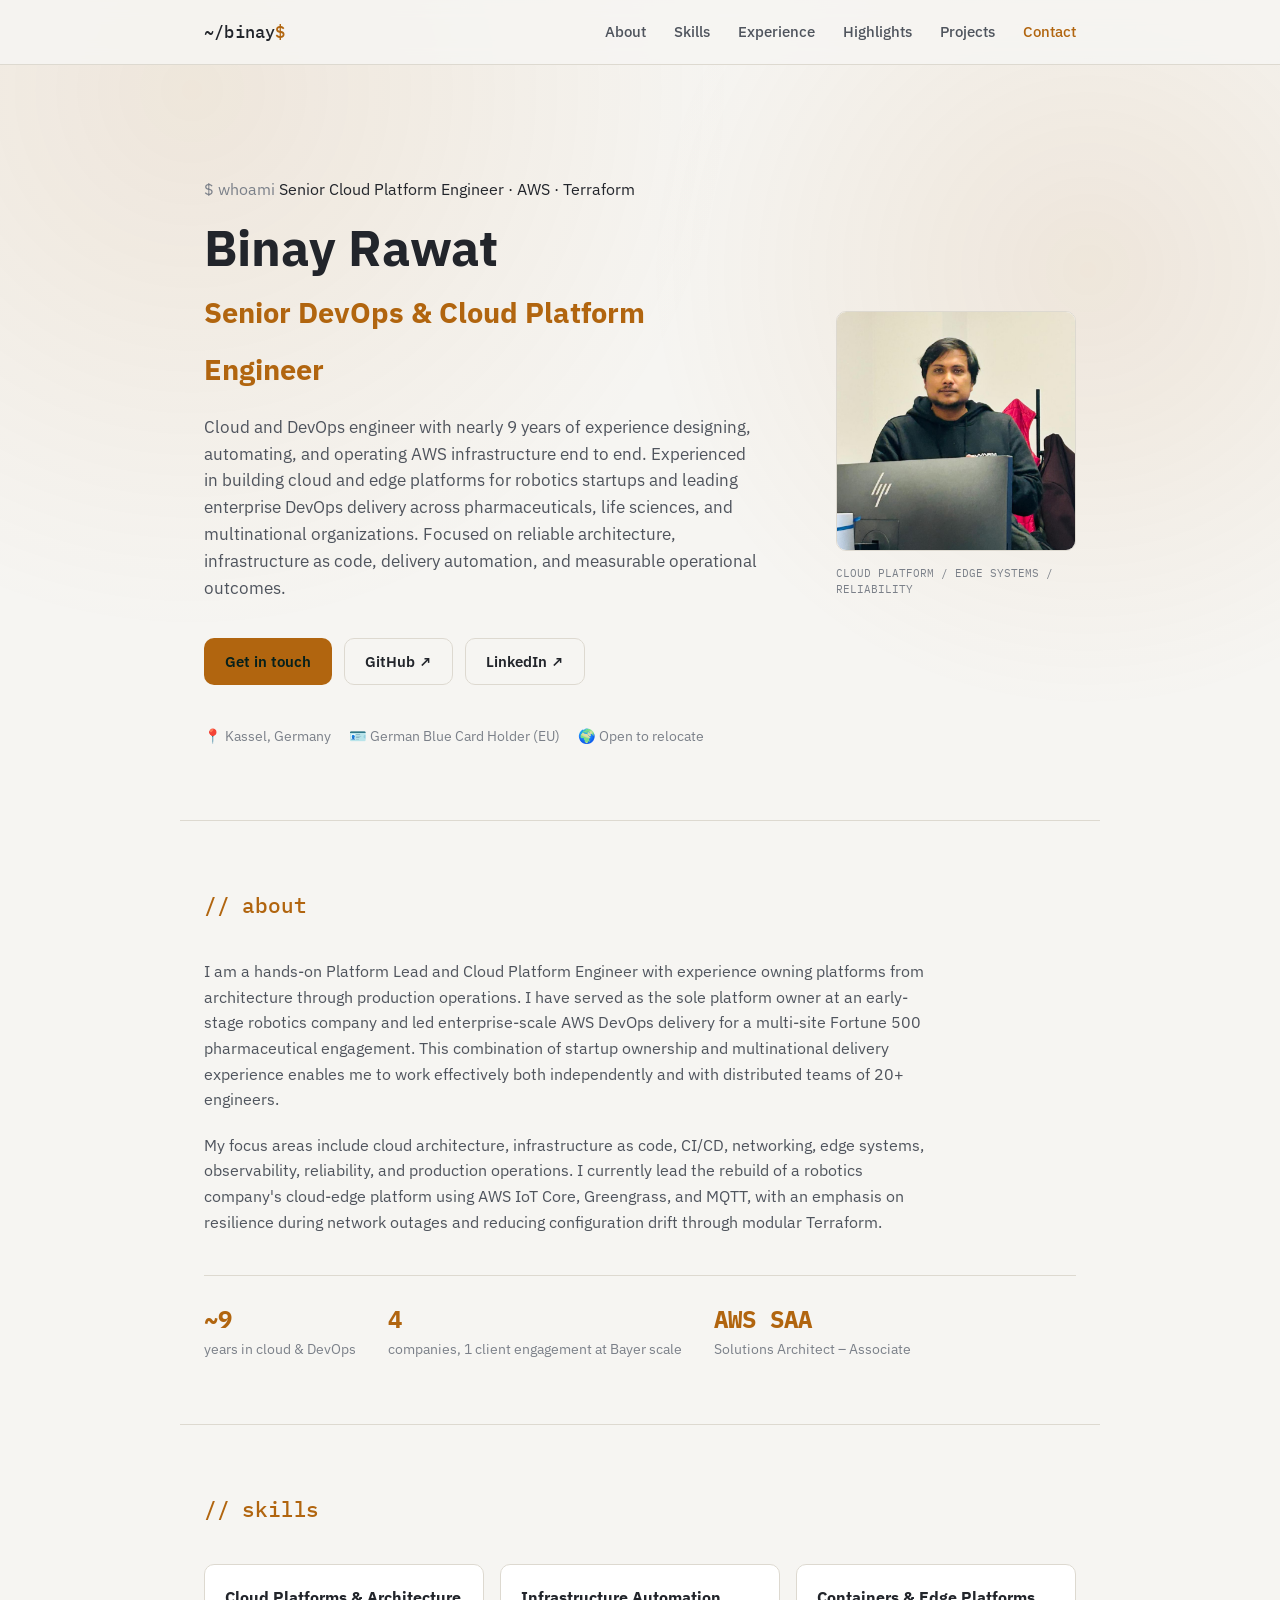
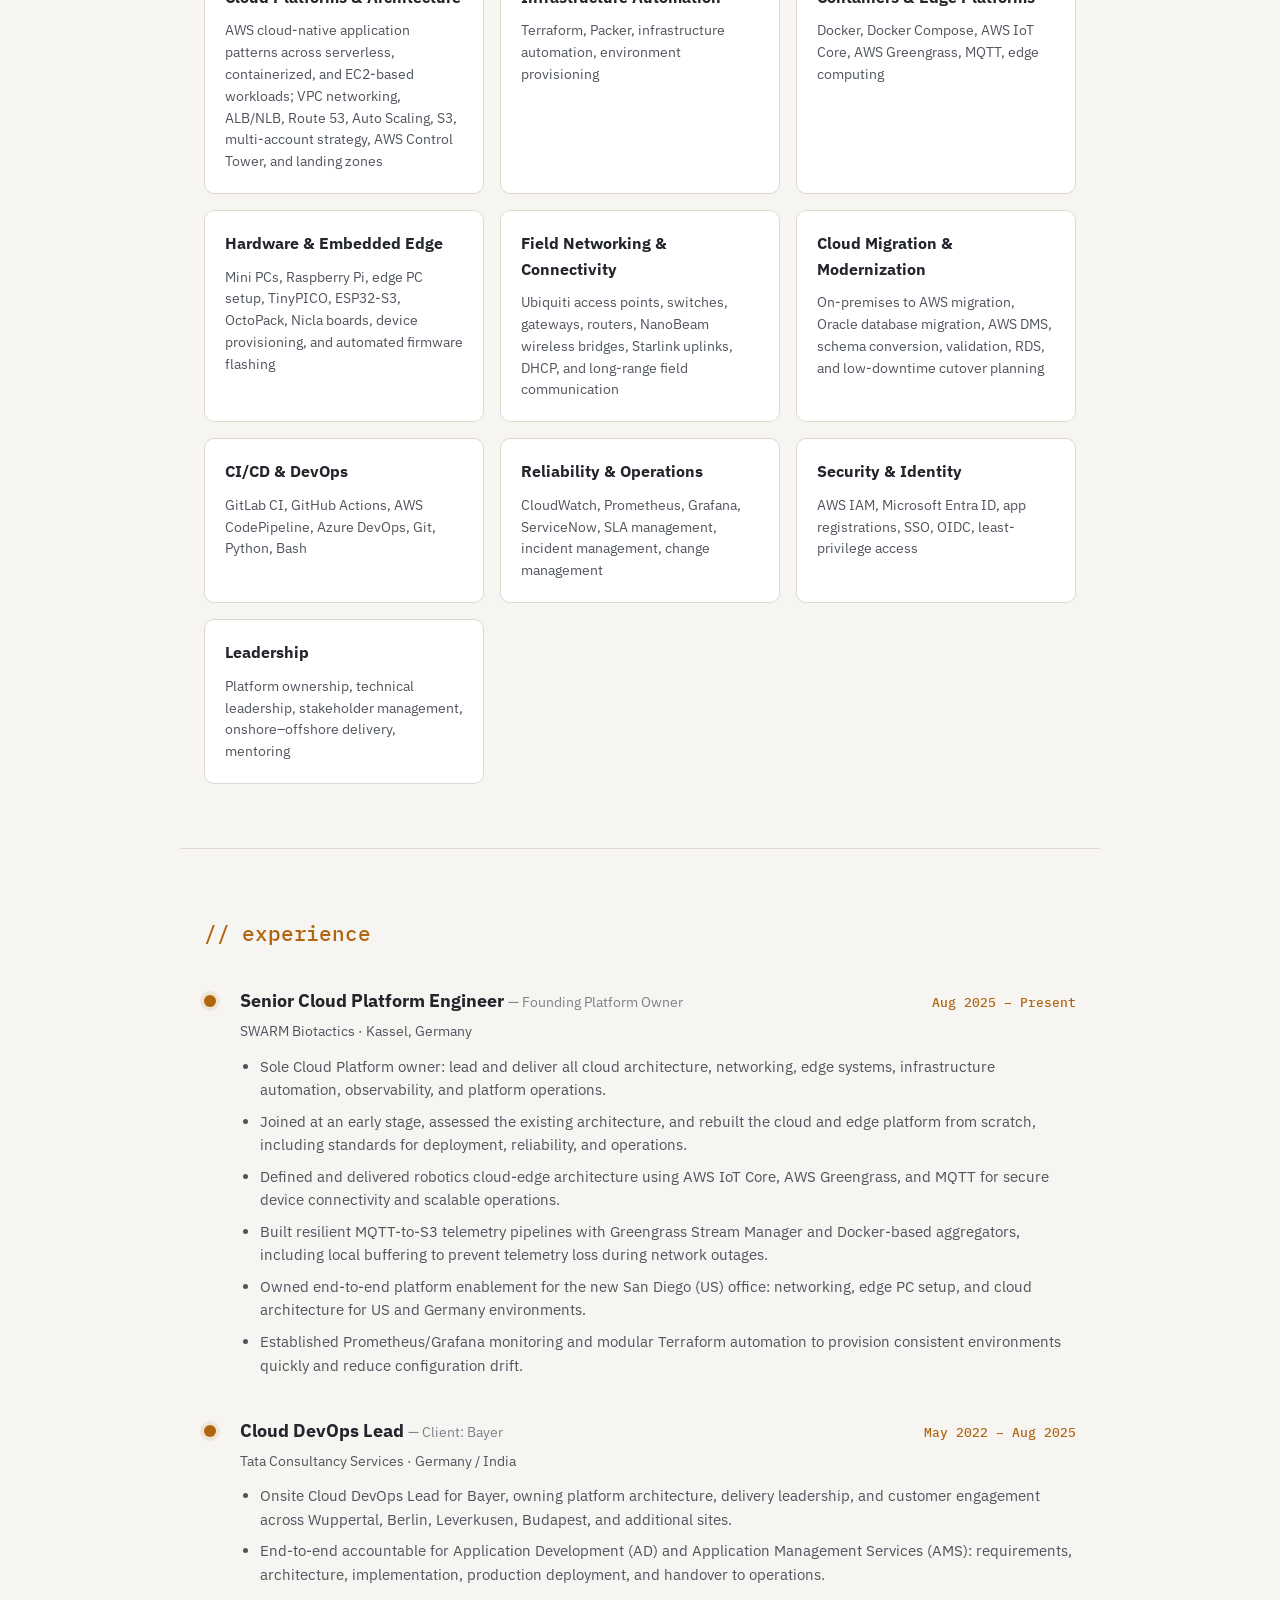
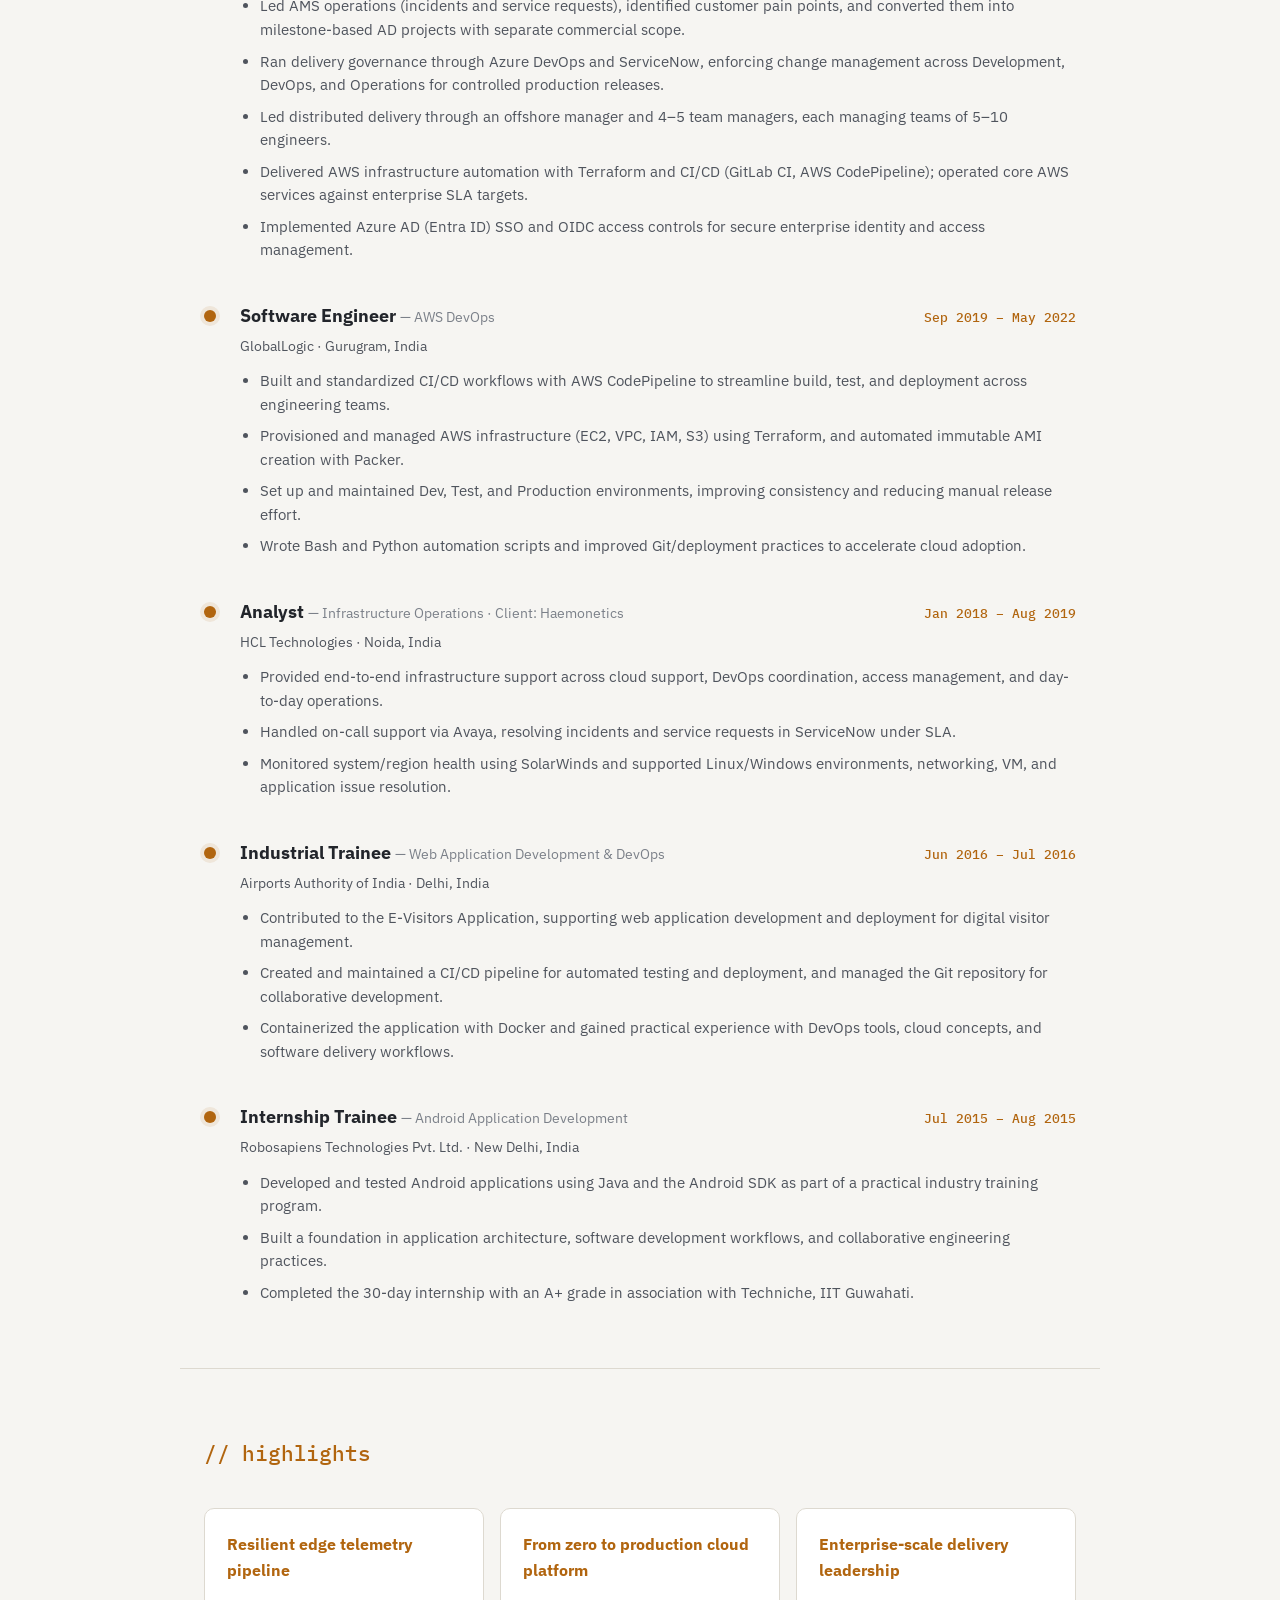
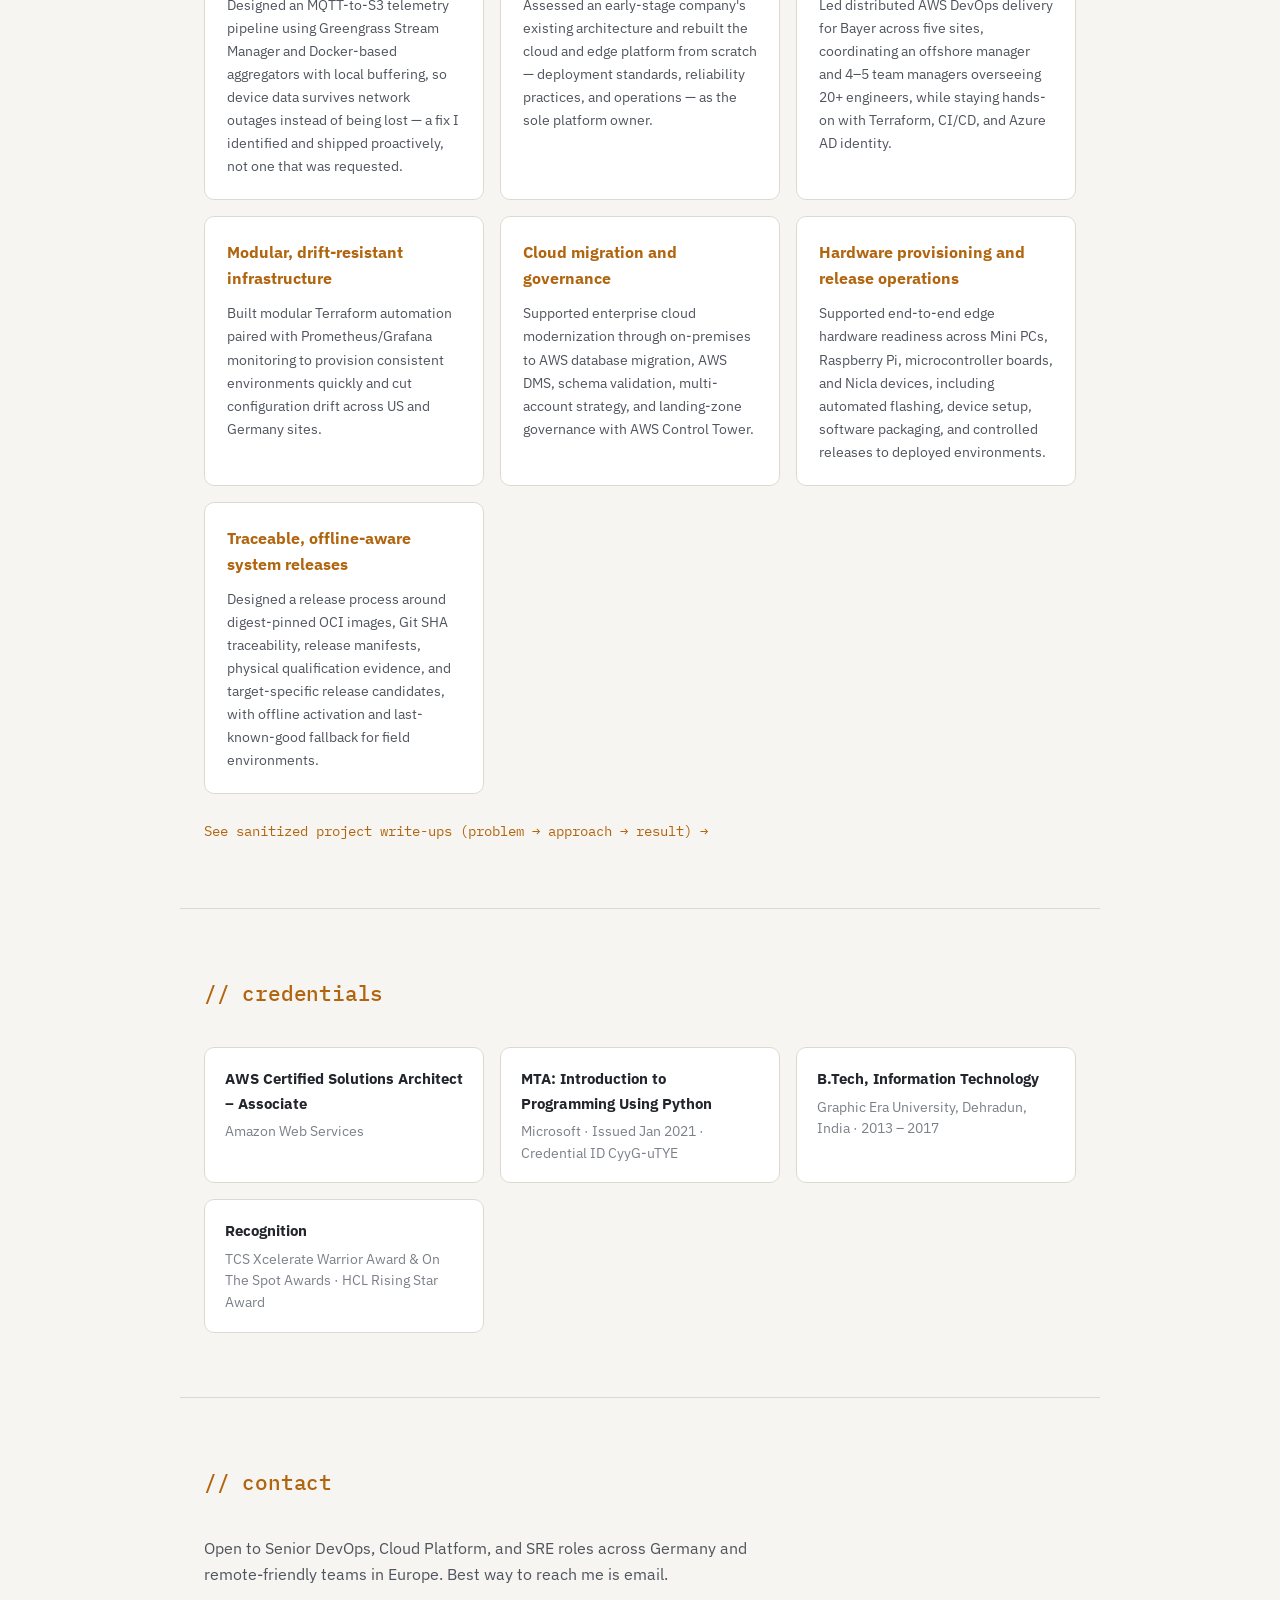
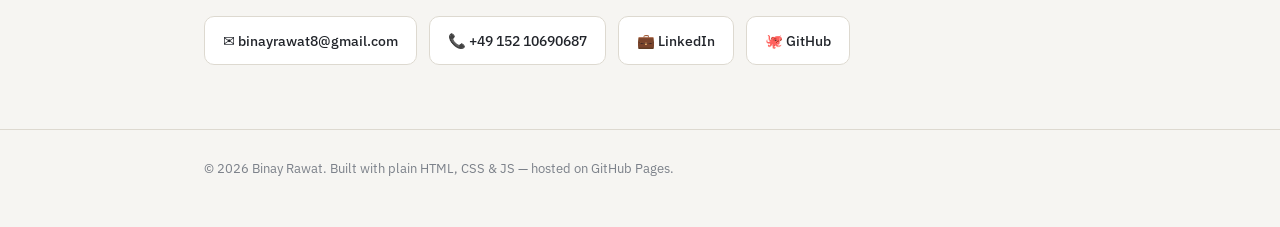
==== index.html @ 66295302 "Add robotics labs and field networking" ====
<!DOCTYPE html>
<html lang="en">
<head>
<meta charset="UTF-8" />
<meta name="viewport" content="width=device-width, initial-scale=1.0" />
<title>Binay Rawat — Senior Cloud Platform Engineer</title>
<meta name="description" content="Binay Rawat — Senior Cloud Platform Engineer. AWS, Terraform, CI/CD, platform reliability and edge computing." />
<link rel="icon" href="data:image/svg+xml,<svg xmlns=%22http://www.w3.org/2000/svg%22 viewBox=%220 0 100 100%22><text y=%22.9em%22 font-size=%2290%22>☁️</text></svg>" />
<link rel="preconnect" href="https://fonts.googleapis.com">
<link rel="preconnect" href="https://fonts.gstatic.com" crossorigin>
<link href="https://fonts.googleapis.com/css2?family=IBM+Plex+Sans:wght@400;500;600;700&family=IBM+Plex+Mono:wght@400;500;600&display=swap" rel="stylesheet">
<link rel="stylesheet" href="style.css" />
</head>
<body>

<div class="bg-grid" aria-hidden="true"></div>

<header class="site-header">
  <div class="wrap header-inner">
    <a class="brand" href="#top">~/binay<span class="dot">$</span></a>
    <nav class="nav" id="nav">
      <a href="#about">About</a>
      <a href="#skills">Skills</a>
      <a href="#experience">Experience</a>
      <a href="#highlights">Highlights</a>
      <a href="projects.html">Projects</a>
      <a href="#contact" class="nav-cta">Contact</a>
    </nav>
    <button class="nav-toggle" id="navToggle" aria-label="Toggle navigation" aria-expanded="false">
      <span></span><span></span><span></span>
    </button>
  </div>
</header>

<main id="top">

  <section class="hero wrap">
    <div class="hero-copy">
      <p class="eyebrow">Senior Cloud Platform Engineer · AWS · Terraform</p>
      <h1>Binay Rawat<br><span>Senior DevOps &amp; Cloud Platform Engineer</span></h1>
      <p class="hero-sub">
        Cloud and DevOps engineer with nearly 9 years of experience designing, automating, and
        operating AWS infrastructure end to end. Experienced in building cloud and edge platforms
        for robotics startups and leading enterprise DevOps delivery across pharmaceuticals, life
        sciences, and multinational organizations. Focused on reliable architecture, infrastructure
        as code, delivery automation, and measurable operational outcomes.
      </p>
      <div class="hero-actions">
        <a class="btn btn-primary" href="#contact">Get in touch</a>
        <a class="btn btn-ghost" href="https://github.com/binayrawat" target="_blank" rel="noopener">GitHub ↗</a>
        <a class="btn btn-ghost" href="https://www.linkedin.com/in/binay-rawat-331a6841" target="_blank" rel="noopener">LinkedIn ↗</a>
      </div>
      <div class="hero-meta">
        <span>📍 Kassel, Germany</span>
        <span>🪪 German Blue Card Holder (EU)</span>
        <span>🌍 Open to relocate</span>
      </div>
    </div>
    <figure class="profile-portrait">
      <div class="portrait-fallback" aria-hidden="true">BR</div>
      <img src="profile.png" alt="Portrait of Binay Rawat" />
      <figcaption>cloud platform / edge systems / reliability</figcaption>
    </figure>
  </section>

  <section id="about" class="section wrap reveal">
    <h2 class="section-title"><span>// about</span></h2>
    <div class="about-grid">
      <p class="about-text">
        I am a hands-on Platform Lead and Cloud Platform Engineer with experience owning platforms
        from architecture through production operations. I have served as the sole platform owner
        at an early-stage robotics company and led enterprise-scale AWS DevOps delivery for a
        multi-site Fortune 500 pharmaceutical engagement. This combination of startup ownership
        and multinational delivery experience enables me to work effectively both independently
        and with distributed teams of 20+ engineers.
      </p>
      <p class="about-text">
        My focus areas include cloud architecture, infrastructure as code, CI/CD, networking, edge
        systems, observability, reliability, and production operations. I currently lead the
        rebuild of a robotics company's cloud-edge platform using AWS IoT Core, Greengrass, and
        MQTT, with an emphasis on resilience during network outages and reducing configuration
        drift through modular Terraform.
      </p>
      <div class="stat-row">
        <div class="stat"><strong>~9</strong><span>years in cloud &amp; DevOps</span></div>
        <div class="stat"><strong>4</strong><span>companies, 1 client engagement at Bayer scale</span></div>
        <div class="stat"><strong>AWS SAA</strong><span>Solutions Architect – Associate</span></div>
      </div>
    </div>
  </section>

  <section id="skills" class="section wrap reveal">
    <h2 class="section-title"><span>// skills</span></h2>
    <div class="skills-grid">

      <div class="skill-card">
        <h3>Cloud Platforms &amp; Architecture</h3>
        <p>AWS cloud-native application patterns across serverless, containerized, and EC2-based workloads; VPC networking, ALB/NLB, Route 53, Auto Scaling, S3, multi-account strategy, AWS Control Tower, and landing zones</p>
      </div>

      <div class="skill-card">
        <h3>Infrastructure Automation</h3>
        <p>Terraform, Packer, infrastructure automation, environment provisioning</p>
      </div>

      <div class="skill-card">
        <h3>Containers &amp; Edge Platforms</h3>
        <p>Docker, Docker Compose, AWS IoT Core, AWS Greengrass, MQTT, edge computing</p>
      </div>

      <div class="skill-card">
        <h3>Hardware &amp; Embedded Edge</h3>
        <p>Mini PCs, Raspberry Pi, edge PC setup, TinyPICO, ESP32-S3, OctoPack, Nicla boards, device provisioning, and automated firmware flashing</p>
      </div>

      <div class="skill-card">
        <h3>Field Networking &amp; Connectivity</h3>
        <p>Ubiquiti access points, switches, gateways, routers, NanoBeam wireless bridges, Starlink uplinks, DHCP, and long-range field communication</p>
      </div>

      <div class="skill-card">
        <h3>Cloud Migration &amp; Modernization</h3>
        <p>On-premises to AWS migration, Oracle database migration, AWS DMS, schema conversion, validation, RDS, and low-downtime cutover planning</p>
      </div>

      <div class="skill-card">
        <h3>CI/CD &amp; DevOps</h3>
        <p>GitLab CI, GitHub Actions, AWS CodePipeline, Azure DevOps, Git, Python, Bash</p>
      </div>

      <div class="skill-card">
        <h3>Reliability &amp; Operations</h3>
        <p>CloudWatch, Prometheus, Grafana, ServiceNow, SLA management, incident management, change management</p>
      </div>

      <div class="skill-card">
        <h3>Security &amp; Identity</h3>
        <p>AWS IAM, Microsoft Entra ID, app registrations, SSO, OIDC, least-privilege access</p>
      </div>

      <div class="skill-card">
        <h3>Leadership</h3>
        <p>Platform ownership, technical leadership, stakeholder management, onshore–offshore delivery, mentoring</p>
      </div>

    </div>
  </section>

  <section id="experience" class="section wrap reveal">
    <h2 class="section-title"><span>// experience</span></h2>
    <div class="timeline">

      <div class="tl-item">
        <div class="tl-marker"></div>
        <div class="tl-content">
          <div class="tl-head">
            <h3>Senior Cloud Platform Engineer <span>— Founding Platform Owner</span></h3>
            <span class="tl-date">Aug 2025 – Present</span>
          </div>
          <p class="tl-company">SWARM Biotactics · Kassel, Germany</p>
          <ul>
            <li>Sole Cloud Platform owner: lead and deliver all cloud architecture, networking, edge systems, infrastructure automation, observability, and platform operations.</li>
            <li>Joined at an early stage, assessed the existing architecture, and rebuilt the cloud and edge platform from scratch, including standards for deployment, reliability, and operations.</li>
            <li>Defined and delivered robotics cloud-edge architecture using AWS IoT Core, AWS Greengrass, and MQTT for secure device connectivity and scalable operations.</li>
            <li>Built resilient MQTT-to-S3 telemetry pipelines with Greengrass Stream Manager and Docker-based aggregators, including local buffering to prevent telemetry loss during network outages.</li>
            <li>Owned end-to-end platform enablement for the new San Diego (US) office: networking, edge PC setup, and cloud architecture for US and Germany environments.</li>
            <li>Established Prometheus/Grafana monitoring and modular Terraform automation to provision consistent environments quickly and reduce configuration drift.</li>
          </ul>
        </div>
      </div>

      <div class="tl-item">
        <div class="tl-marker"></div>
        <div class="tl-content">
          <div class="tl-head">
            <h3>Cloud DevOps Lead <span>— Client: Bayer</span></h3>
            <span class="tl-date">May 2022 – Aug 2025</span>
          </div>
          <p class="tl-company">Tata Consultancy Services · Germany / India</p>
          <ul>
            <li>Onsite Cloud DevOps Lead for Bayer, owning platform architecture, delivery leadership, and customer engagement across Wuppertal, Berlin, Leverkusen, Budapest, and additional sites.</li>
            <li>End-to-end accountable for Application Development (AD) and Application Management Services (AMS): requirements, architecture, implementation, production deployment, and handover to operations.</li>
            <li>Led AMS operations (incidents and service requests), identified customer pain points, and converted them into milestone-based AD projects with separate commercial scope.</li>
            <li>Ran delivery governance through Azure DevOps and ServiceNow, enforcing change management across Development, DevOps, and Operations for controlled production releases.</li>
            <li>Led distributed delivery through an offshore manager and 4–5 team managers, each managing teams of 5–10 engineers.</li>
            <li>Delivered AWS infrastructure automation with Terraform and CI/CD (GitLab CI, AWS CodePipeline); operated core AWS services against enterprise SLA targets.</li>
            <li>Implemented Azure AD (Entra ID) SSO and OIDC access controls for secure enterprise identity and access management.</li>
          </ul>
        </div>
      </div>

      <div class="tl-item">
        <div class="tl-marker"></div>
        <div class="tl-content">
          <div class="tl-head">
            <h3>Software Engineer <span>— AWS DevOps</span></h3>
            <span class="tl-date">Sep 2019 – May 2022</span>
          </div>
          <p class="tl-company">GlobalLogic · Gurugram, India</p>
          <ul>
            <li>Built and standardized CI/CD workflows with AWS CodePipeline to streamline build, test, and deployment across engineering teams.</li>
            <li>Provisioned and managed AWS infrastructure (EC2, VPC, IAM, S3) using Terraform, and automated immutable AMI creation with Packer.</li>
            <li>Set up and maintained Dev, Test, and Production environments, improving consistency and reducing manual release effort.</li>
            <li>Wrote Bash and Python automation scripts and improved Git/deployment practices to accelerate cloud adoption.</li>
          </ul>
        </div>
      </div>

      <div class="tl-item">
        <div class="tl-marker"></div>
        <div class="tl-content">
          <div class="tl-head">
            <h3>Analyst <span>— Infrastructure Operations · Client: Haemonetics</span></h3>
            <span class="tl-date">Jan 2018 – Aug 2019</span>
          </div>
          <p class="tl-company">HCL Technologies · Noida, India</p>
          <ul>
            <li>Provided end-to-end infrastructure support across cloud support, DevOps coordination, access management, and day-to-day operations.</li>
            <li>Handled on-call support via Avaya, resolving incidents and service requests in ServiceNow under SLA.</li>
            <li>Monitored system/region health using SolarWinds and supported Linux/Windows environments, networking, VM, and application issue resolution.</li>
          </ul>
        </div>
      </div>

      <div class="tl-item">
        <div class="tl-marker"></div>
        <div class="tl-content">
          <div class="tl-head">
            <h3>Industrial Trainee <span>— Web Application Development &amp; DevOps</span></h3>
            <span class="tl-date">Jun 2016 – Jul 2016</span>
          </div>
          <p class="tl-company">Airports Authority of India · Delhi, India</p>
          <ul>
            <li>Contributed to the E-Visitors Application, supporting web application development and deployment for digital visitor management.</li>
            <li>Created and maintained a CI/CD pipeline for automated testing and deployment, and managed the Git repository for collaborative development.</li>
            <li>Containerized the application with Docker and gained practical experience with DevOps tools, cloud concepts, and software delivery workflows.</li>
          </ul>
        </div>
      </div>

      <div class="tl-item">
        <div class="tl-marker"></div>
        <div class="tl-content">
          <div class="tl-head">
            <h3>Internship Trainee <span>— Android Application Development</span></h3>
            <span class="tl-date">Jul 2015 – Aug 2015</span>
          </div>
          <p class="tl-company">Robosapiens Technologies Pvt. Ltd. · New Delhi, India</p>
          <ul>
            <li>Developed and tested Android applications using Java and the Android SDK as part of a practical industry training program.</li>
            <li>Built a foundation in application architecture, software development workflows, and collaborative engineering practices.</li>
            <li>Completed the 30-day internship with an A+ grade in association with Techniche, IIT Guwahati.</li>
          </ul>
        </div>
      </div>

    </div>
  </section>

  <section id="highlights" class="section wrap reveal">
    <h2 class="section-title"><span>// highlights</span></h2>
    <div class="highlight-grid">
      <div class="highlight-card">
        <h3>Resilient edge telemetry pipeline</h3>
        <p>Designed an MQTT-to-S3 telemetry pipeline using Greengrass Stream Manager and Docker-based aggregators with local buffering, so device data survives network outages instead of being lost — a fix I identified and shipped proactively, not one that was requested.</p>
      </div>
      <div class="highlight-card">
        <h3>From zero to production cloud platform</h3>
        <p>Assessed an early-stage company's existing architecture and rebuilt the cloud and edge platform from scratch — deployment standards, reliability practices, and operations — as the sole platform owner.</p>
      </div>
      <div class="highlight-card">
        <h3>Enterprise-scale delivery leadership</h3>
        <p>Led distributed AWS DevOps delivery for Bayer across five sites, coordinating an offshore manager and 4–5 team managers overseeing 20+ engineers, while staying hands-on with Terraform, CI/CD, and Azure AD identity.</p>
      </div>
      <div class="highlight-card">
        <h3>Modular, drift-resistant infrastructure</h3>
        <p>Built modular Terraform automation paired with Prometheus/Grafana monitoring to provision consistent environments quickly and cut configuration drift across US and Germany sites.</p>
      </div>
      <div class="highlight-card">
        <h3>Cloud migration and governance</h3>
        <p>Supported enterprise cloud modernization through on-premises to AWS database migration, AWS DMS, schema validation, multi-account strategy, and landing-zone governance with AWS Control Tower.</p>
      </div>
      <div class="highlight-card">
        <h3>Hardware provisioning and release operations</h3>
        <p>Supported end-to-end edge hardware readiness across Mini PCs, Raspberry Pi, microcontroller boards, and Nicla devices, including automated flashing, device setup, software packaging, and controlled releases to deployed environments.</p>
      </div>
      <div class="highlight-card">
        <h3>Traceable, offline-aware system releases</h3>
        <p>Designed a release process around digest-pinned OCI images, Git SHA traceability, release manifests, physical qualification evidence, and target-specific release candidates, with offline activation and last-known-good fallback for field environments.</p>
      </div>
    </div>
    <p class="section-cta"><a href="projects.html">See sanitized project write-ups (problem → approach → result) →</a></p>
  </section>

  <section class="section wrap reveal">
    <h2 class="section-title"><span>// credentials</span></h2>
    <div class="cred-grid">
      <div class="cred-card">
        <h3>AWS Certified Solutions Architect – Associate</h3>
        <p>Amazon Web Services</p>
      </div>
      <div class="cred-card">
        <h3>MTA: Introduction to Programming Using Python</h3>
        <p>Microsoft · Issued Jan 2021 · Credential ID CyyG-uTYE</p>
      </div>
      <div class="cred-card">
        <h3>B.Tech, Information Technology</h3>
        <p>Graphic Era University, Dehradun, India · 2013 – 2017</p>
      </div>
      <div class="cred-card">
        <h3>Recognition</h3>
        <p>TCS Xcelerate Warrior Award &amp; On The Spot Awards · HCL Rising Star Award</p>
      </div>
    </div>
  </section>

  <section id="contact" class="section wrap reveal contact-section">
    <h2 class="section-title"><span>// contact</span></h2>
    <p class="contact-lead">
      Open to Senior DevOps, Cloud Platform, and SRE roles across Germany and remote-friendly
      teams in Europe. Best way to reach me is email.
    </p>
    <div class="contact-links">
      <a class="contact-link" href="mailto:binayrawat8@gmail.com">✉️ binayrawat8@gmail.com</a>
      <a class="contact-link" href="tel:+4915210690687">📞 +49 152 10690687</a>
      <a class="contact-link" href="https://www.linkedin.com/in/binay-rawat-331a6841" target="_blank" rel="noopener">💼 LinkedIn</a>
      <a class="contact-link" href="https://github.com/binayrawat" target="_blank" rel="noopener">🐙 GitHub</a>
    </div>
  </section>

</main>

<footer class="site-footer">
  <div class="wrap">
    <p>© <span id="year"></span> Binay Rawat. Built with plain HTML, CSS &amp; JS — hosted on GitHub Pages.</p>
  </div>
</footer>

<script src="script.js"></script>
</body>
</html>
---- style.css ----
:root {
  --bg: #14171d;
  --bg-alt: #191d24;
  --surface: #1d222a;
  --surface-hover: #242a34;
  --border: #2c323c;
  --text: #e9ebee;
  --text-dim: #a3a9b3;
  --text-dimmer: #6f7580;
  --accent: #e8a33d;
  --accent-strong: #f2b955;
  --accent-soft: rgba(232, 163, 61, 0.14);
  --ok: #6fbf8b;
  --radius: 10px;
  --max-width: 920px;
  --font-display: 'IBM Plex Sans', system-ui, sans-serif;
  --font-mono: 'IBM Plex Mono', ui-monospace, SFMono-Regular, Menlo, monospace;
  --font-body: 'IBM Plex Sans', system-ui, -apple-system, sans-serif;
}

@media (prefers-color-scheme: light) {
  :root:not([data-theme="dark"]) {
    --bg: #f6f5f2;
    --bg-alt: #ffffff;
    --surface: #ffffff;
    --surface-hover: #efede8;
    --border: #ddd9d0;
    --text: #22252b;
    --text-dim: #4f545d;
    --text-dimmer: #7b8089;
    --accent: #b1650f;
    --accent-strong: #8f5109;
    --accent-soft: rgba(177, 101, 15, 0.1);
    --ok: #2f7d52;
  }
}

:root[data-theme="dark"] {
  --bg: #14171d;
  --bg-alt: #191d24;
  --surface: #1d222a;
  --surface-hover: #242a34;
  --border: #2c323c;
  --text: #e9ebee;
  --text-dim: #a3a9b3;
  --text-dimmer: #6f7580;
  --accent: #e8a33d;
  --accent-strong: #f2b955;
  --accent-soft: rgba(232, 163, 61, 0.14);
  --ok: #6fbf8b;
}

* { box-sizing: border-box; }

html { scroll-behavior: smooth; }

body {
  margin: 0;
  background: var(--bg);
  color: var(--text);
  font-family: var(--font-body);
  line-height: 1.6;
  -webkit-font-smoothing: antialiased;
}

.wrap {
  max-width: var(--max-width);
  margin: 0 auto;
  padding: 0 24px;
}

.bg-grid {
  position: fixed;
  inset: 0;
  z-index: -1;
  background-image:
    radial-gradient(circle at 15% 10%, var(--accent-soft), transparent 40%),
    radial-gradient(circle at 85% 30%, var(--accent-soft), transparent 35%);
  pointer-events: none;
}

/* Header */
.site-header {
  position: sticky;
  top: 0;
  z-index: 50;
  background: color-mix(in srgb, var(--bg) 85%, transparent);
  backdrop-filter: blur(10px);
  border-bottom: 1px solid var(--border);
}

.header-inner {
  display: flex;
  align-items: center;
  justify-content: space-between;
  height: 64px;
}

.brand {
  font-family: var(--font-mono);
  font-weight: 500;
  font-size: 1.05rem;
  color: var(--text);
  text-decoration: none;
  letter-spacing: 0.01em;
}
.brand .dot {
  color: var(--accent);
  animation: blink 1.4s steps(1) infinite;
}
@media (prefers-reduced-motion: reduce) {
  .brand .dot { animation: none; }
}
@keyframes blink {
  0%, 45% { opacity: 1; }
  50%, 100% { opacity: 0; }
}

.nav {
  display: flex;
  align-items: center;
  gap: 28px;
}
.nav a {
  color: var(--text-dim);
  text-decoration: none;
  font-size: 0.92rem;
  font-weight: 500;
  transition: color 0.15s ease;
}
.nav a:hover { color: var(--text); }
.nav-cta {
  color: var(--accent) !important;
}

.nav-toggle {
  display: none;
  flex-direction: column;
  justify-content: center;
  gap: 5px;
  width: 34px;
  height: 34px;
  background: none;
  border: 1px solid var(--border);
  border-radius: 8px;
  cursor: pointer;
}
.nav-toggle span {
  display: block;
  height: 2px;
  width: 16px;
  margin: 0 auto;
  background: var(--text);
  border-radius: 2px;
  transition: transform 0.2s ease, opacity 0.2s ease;
}

/* Hero */
.hero {
  padding: 96px 24px 72px;
  display: grid;
  grid-template-columns: minmax(0, 1fr) 260px;
  gap: 56px;
  align-items: center;
}
.hero-copy { min-width: 0; }
.profile-portrait {
  margin: 0;
  justify-self: end;
  width: 240px;
}
.profile-portrait img {
  display: block;
  width: 100%;
  aspect-ratio: 1;
  object-fit: cover;
  object-position: center top;
  border-radius: var(--radius);
  border: 1px solid var(--border);
  background: var(--surface);
}
.portrait-fallback {
  display: none;
  aspect-ratio: 1;
  place-items: center;
  border-radius: var(--radius);
  border: 1px solid var(--border);
  background: var(--surface);
  color: var(--accent);
  font-family: var(--font-display);
  font-size: 4rem;
  font-weight: 700;
}
.profile-portrait figcaption {
  margin-top: 14px;
  color: var(--text-dimmer);
  font-family: var(--font-mono);
  font-size: 0.68rem;
  line-height: 1.5;
  text-transform: uppercase;
}
}
.eyebrow {
  font-family: var(--font-mono);
  color: var(--accent);
  font-size: 0.82rem;
  font-weight: 500;
  letter-spacing: 0.02em;
  margin: 0 0 18px;
}
.eyebrow::before { content: "$ whoami "; color: var(--text-dimmer); }
.hero h1 {
  font-family: var(--font-display);
  font-size: clamp(2rem, 5vw, 3.1rem);
  line-height: 1.15;
  margin: 0 0 24px;
  font-weight: 700;
  max-width: 15ch;
}
.hero h1 span {
  color: var(--accent);
  font-size: 0.58em;
  line-height: 1.25;
}
.hero-sub {
  color: var(--text-dim);
  font-size: 1.05rem;
  max-width: 62ch;
  margin: 0 0 36px;
}
.hero-actions {
  display: flex;
  flex-wrap: wrap;
  gap: 12px;
  margin-bottom: 40px;
}
.btn {
  display: inline-flex;
  align-items: center;
  gap: 6px;
  padding: 11px 20px;
  border-radius: 10px;
  font-size: 0.92rem;
  font-weight: 600;
  text-decoration: none;
  transition: transform 0.15s ease, background 0.15s ease, border-color 0.15s ease;
  border: 1px solid transparent;
}
.btn:hover { transform: translateY(-1px); }
.btn-primary {
  background: var(--accent);
  color: #05201c;
}
.btn-primary:hover { background: var(--accent-strong); }
.btn-ghost {
  background: transparent;
  border-color: var(--border);
  color: var(--text);
}
.btn-ghost:hover { border-color: var(--accent); color: var(--accent); }

.hero-meta {
  display: flex;
  flex-wrap: wrap;
  gap: 18px;
  color: var(--text-dimmer);
  font-size: 0.88rem;
}

/* Sections */
.section {
  padding: 64px 24px;
  border-top: 1px solid var(--border);
}
.section-title {
  margin: 0 0 36px;
}
.section-title span {
  font-family: var(--font-mono);
  color: var(--accent);
  font-size: 1.3rem;
  font-weight: 500;
  letter-spacing: -0.01em;
}

/* About */
.about-grid { display: grid; gap: 20px; }
.about-text {
  color: var(--text-dim);
  max-width: 72ch;
  margin: 0;
}
.stat-row {
  display: flex;
  flex-wrap: wrap;
  gap: 32px;
  margin-top: 20px;
  padding-top: 24px;
  border-top: 1px solid var(--border);
}
.stat { display: flex; flex-direction: column; }
.stat strong {
  font-family: var(--font-mono);
  font-variant-numeric: tabular-nums;
  font-size: 1.5rem;
  color: var(--accent);
}
.stat span {
  color: var(--text-dimmer);
  font-size: 0.85rem;
}

/* Skills */
.skills-grid {
  display: grid;
  grid-template-columns: repeat(auto-fit, minmax(230px, 1fr));
  gap: 16px;
}
.skill-card {
  background: var(--surface);
  border: 1px solid var(--border);
  border-radius: var(--radius);
  padding: 20px;
  transition: border-color 0.15s ease, background 0.15s ease;
}
.skill-card:hover {
  border-color: var(--accent);
  background: var(--surface-hover);
}
.skill-card h3 {
  font-family: var(--font-display);
  font-size: 1rem;
  margin: 0 0 10px;
}
.skill-card p {
  color: var(--text-dim);
  font-size: 0.88rem;
  margin: 0;
  line-height: 1.55;
}

/* Timeline */
.timeline {
  display: grid;
  gap: 40px;
  position: relative;
}
.tl-item {
  display: grid;
  grid-template-columns: 16px 1fr;
  gap: 20px;
}
.tl-marker {
  width: 12px;
  height: 12px;
  border-radius: 50%;
  background: var(--accent);
  margin-top: 8px;
  box-shadow: 0 0 0 4px var(--accent-soft);
}
.tl-head {
  display: flex;
  flex-wrap: wrap;
  align-items: baseline;
  justify-content: space-between;
  gap: 8px;
}
.tl-head h3 {
  font-family: var(--font-display);
  font-size: 1.1rem;
  margin: 0;
}
.tl-head h3 span {
  color: var(--text-dimmer);
  font-weight: 400;
  font-size: 0.9rem;
}
.tl-date {
  font-family: var(--font-mono);
  color: var(--accent);
  font-size: 0.82rem;
  font-weight: 500;
  white-space: nowrap;
}
.tl-company {
  color: var(--text-dim);
  font-size: 0.9rem;
  margin: 4px 0 12px;
}
.tl-content ul {
  margin: 0;
  padding-left: 20px;
  color: var(--text-dim);
  font-size: 0.92rem;
}
.tl-content li { margin-bottom: 8px; }
.tl-content li:last-child { margin-bottom: 0; }

/* Highlights */
.highlight-grid {
  display: grid;
  grid-template-columns: repeat(auto-fit, minmax(260px, 1fr));
  gap: 16px;
}
.highlight-card {
  background: var(--surface);
  border: 1px solid var(--border);
  border-radius: var(--radius);
  padding: 22px;
}
.highlight-card h3 {
  font-family: var(--font-display);
  font-size: 1.02rem;
  margin: 0 0 10px;
  color: var(--accent);
}
.section-cta {
  margin: 24px 0 0;
}
.section-cta a {
  font-family: var(--font-mono);
  color: var(--accent);
  text-decoration: none;
  font-size: 0.9rem;
  border-bottom: 1px solid transparent;
  transition: border-color 0.15s ease;
}
.section-cta a:hover {
  border-bottom-color: var(--accent);
}

.highlight-card p {
  color: var(--text-dim);
  font-size: 0.9rem;
  margin: 0;
}

/* Credentials */
.cred-grid {
  display: grid;
  grid-template-columns: repeat(auto-fit, minmax(220px, 1fr));
  gap: 16px;
}
.cred-card {
  background: var(--surface);
  border: 1px solid var(--border);
  border-radius: var(--radius);
  padding: 18px 20px;
}
.cred-card h3 {
  font-size: 0.95rem;
  margin: 0 0 6px;
  font-family: var(--font-display);
}
.cred-card p {
  color: var(--text-dimmer);
  font-size: 0.85rem;
  margin: 0;
}

/* Contact */
.contact-section { text-align: left; }
.contact-lead {
  color: var(--text-dim);
  max-width: 60ch;
  margin: 0 0 28px;
}
.contact-links {
  display: flex;
  flex-wrap: wrap;
  gap: 12px;
}
.contact-link {
  background: var(--surface);
  border: 1px solid var(--border);
  color: var(--text);
  text-decoration: none;
  padding: 12px 18px;
  border-radius: 10px;
  font-size: 0.9rem;
  font-weight: 500;
  transition: border-color 0.15s ease, color 0.15s ease;
}
.contact-link:hover {
  border-color: var(--accent);
  color: var(--accent);
}

/* Footer */
.site-footer {
  border-top: 1px solid var(--border);
  padding: 28px 24px 48px;
}
.site-footer p {
  color: var(--text-dimmer);
  font-size: 0.82rem;
  margin: 0;
}
.footer-link {
  color: var(--text-dimmer);
}
.footer-link:hover { color: var(--accent); }

/* Lab pages */
.step-label {
  font-family: var(--font-mono);
  font-size: 0.85rem;
  color: var(--accent);
  margin: 20px 0 8px;
}
.step-label:first-of-type { margin-top: 0; }
pre {
  background: var(--bg);
  border: 1px solid var(--border);
  border-radius: 8px;
  padding: 14px 16px;
  overflow-x: auto;
  margin: 0 0 4px;
}
pre code {
  font-family: var(--font-mono);
  font-size: 0.82rem;
  color: var(--text);
  line-height: 1.6;
  white-space: pre;
}
.lab-list {
  margin: 0;
  padding-left: 20px;
  color: var(--text-dim);
  font-size: 0.92rem;
}
.lab-list li { margin-bottom: 8px; }
.lab-list li:last-child { margin-bottom: 0; }

/* Project tags */
.tag-row {
  margin: 14px 0 0;
  display: flex;
  flex-wrap: wrap;
  gap: 6px;
}
.tag {
  font-family: var(--font-mono);
  font-size: 0.76rem;
  color: var(--text-dim);
  background: var(--bg);
  border: 1px solid var(--border);
  border-radius: 999px;
  padding: 3px 10px;
}

/* Reveal animation */
.reveal {
  opacity: 0;
  transform: translateY(16px);
  transition: opacity 0.6s ease, transform 0.6s ease;
}
.reveal.is-visible {
  opacity: 1;
  transform: translateY(0);
}

/* Mobile */
@media (max-width: 720px) {
  .nav {
    position: fixed;
    top: 64px;
    left: 0;
    right: 0;
    background: var(--bg-alt);
    border-bottom: 1px solid var(--border);
    flex-direction: column;
    align-items: flex-start;
    gap: 0;
    padding: 8px 24px 16px;
    transform: translateY(-130%);
    transition: transform 0.2s ease;
  }
  .nav.is-open { transform: translateY(0); }
  .nav a {
    padding: 12px 0;
    width: 100%;
    border-bottom: 1px solid var(--border);
  }
  .nav a:last-child { border-bottom: none; }
  .nav-toggle { display: flex; }
  .hero {
    padding-top: 56px;
    grid-template-columns: 1fr;
    gap: 36px;
  }
  .profile-portrait {
    justify-self: start;
    width: min(100%, 220px);
  }
}
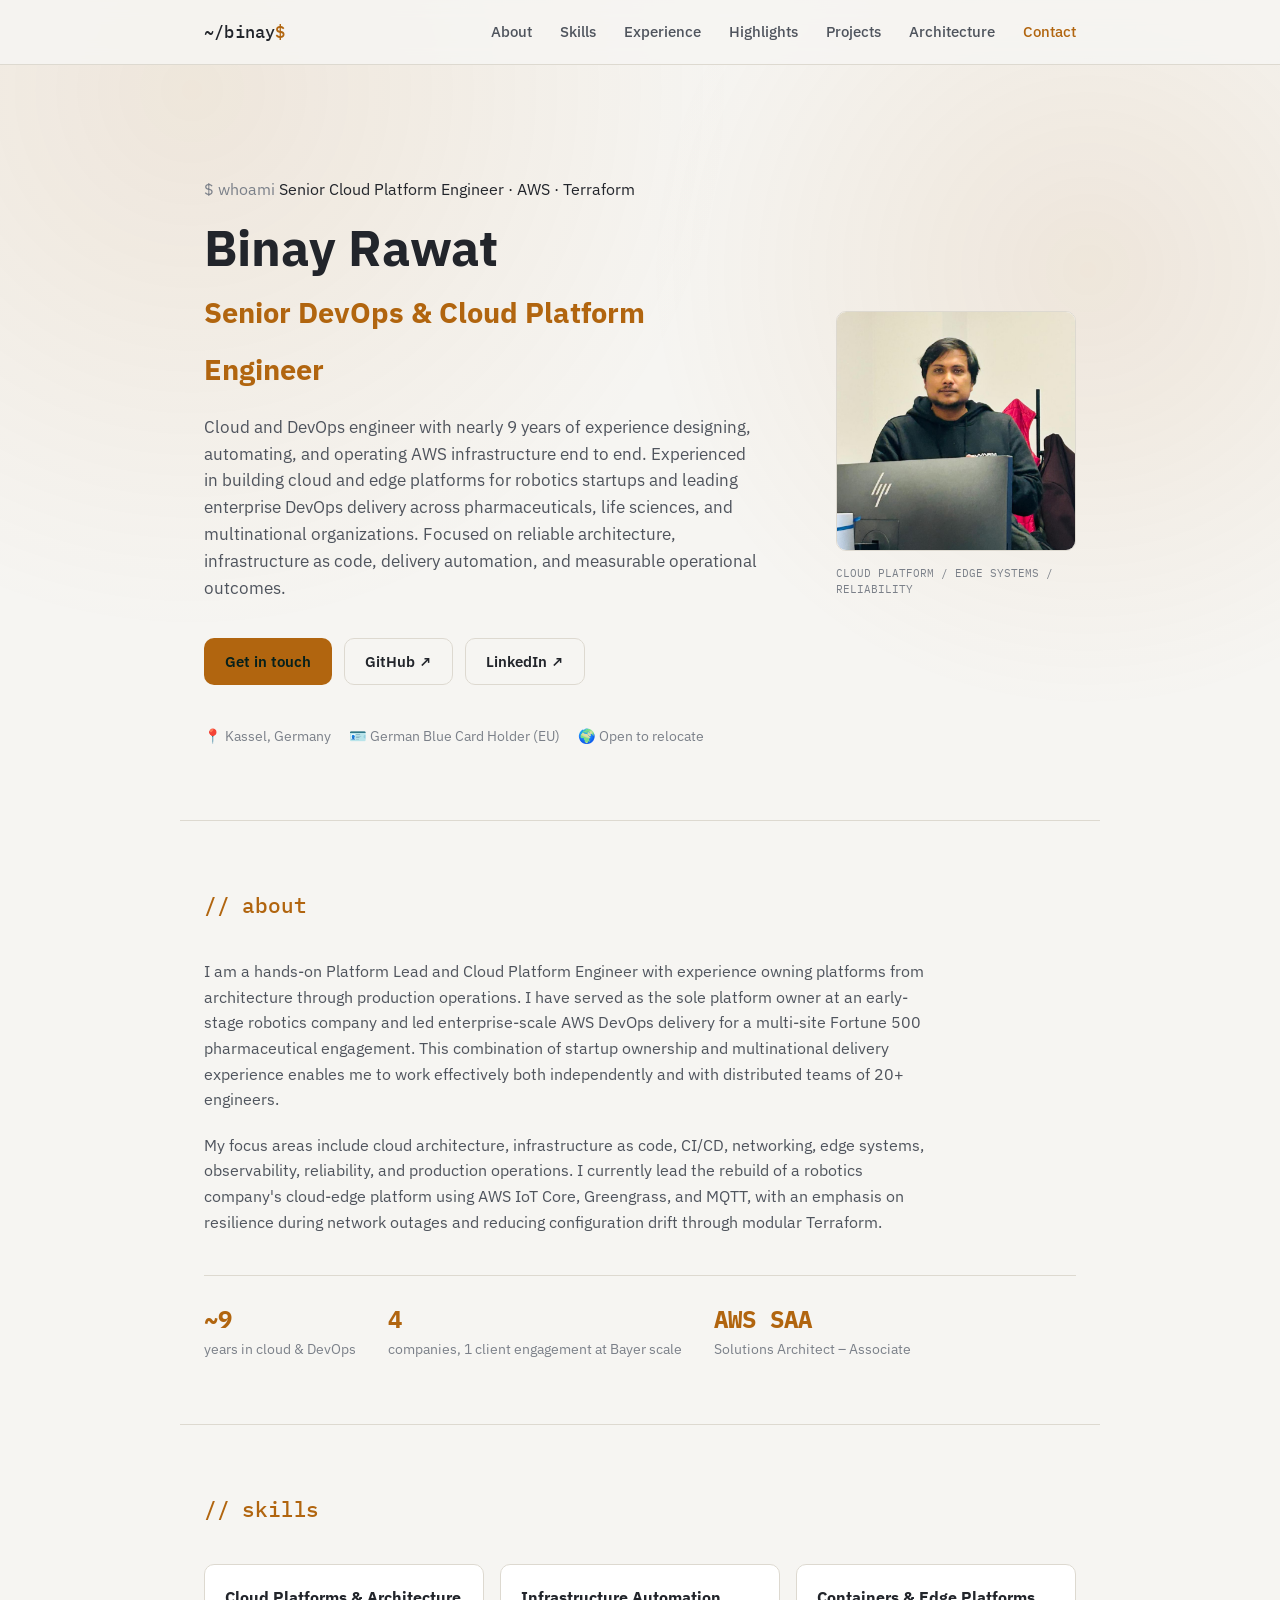
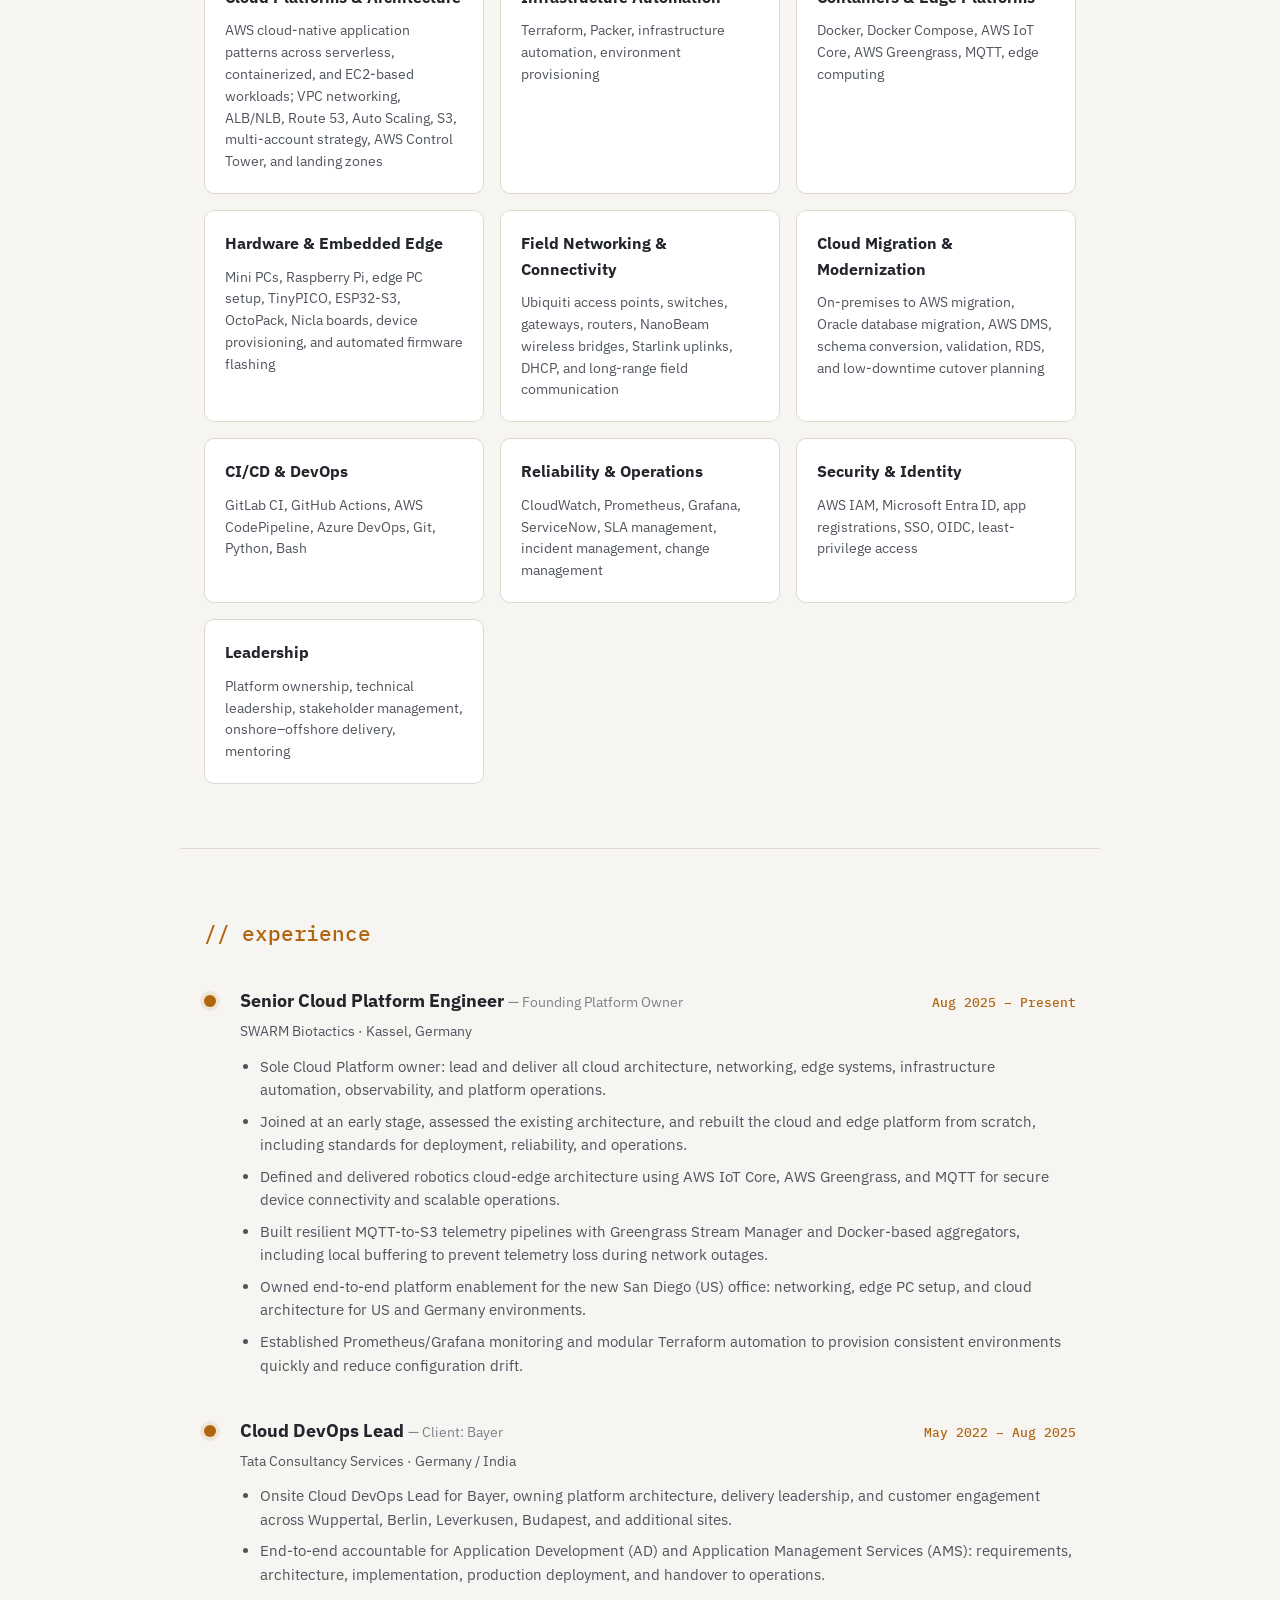
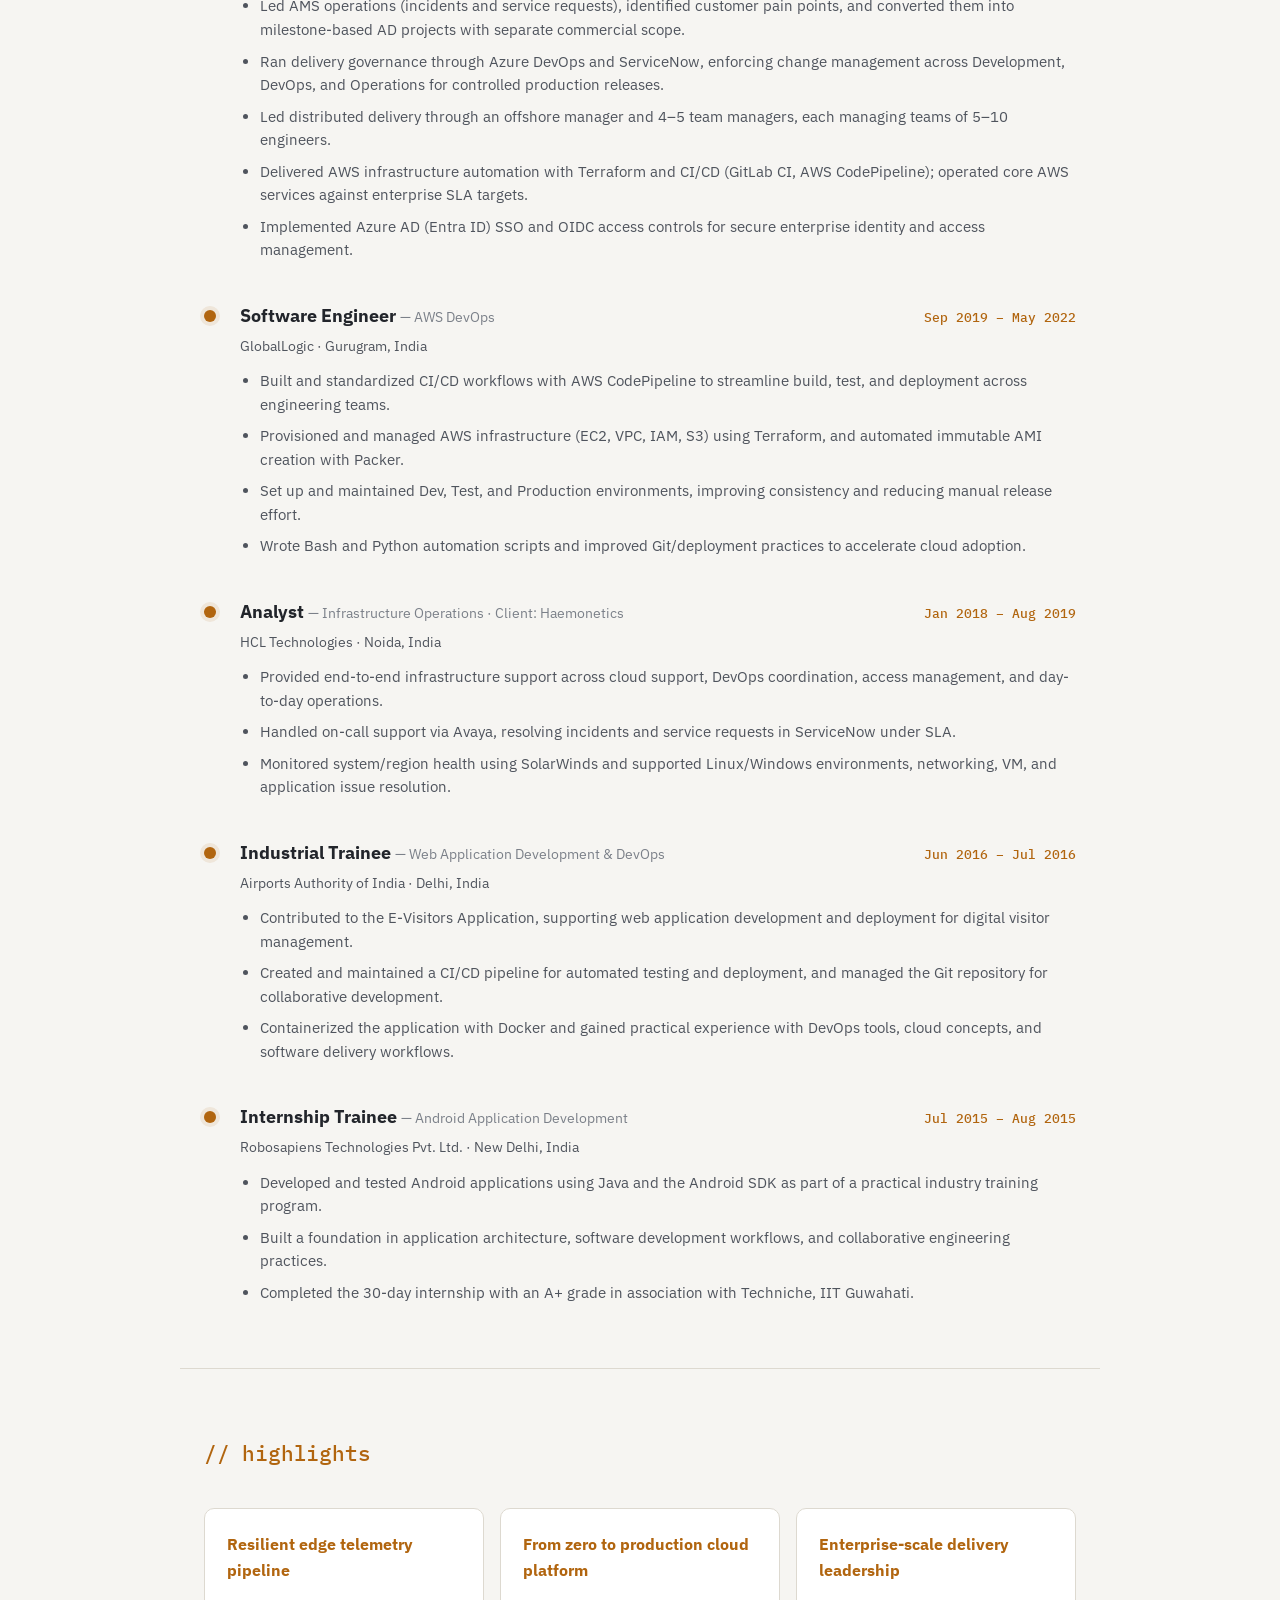
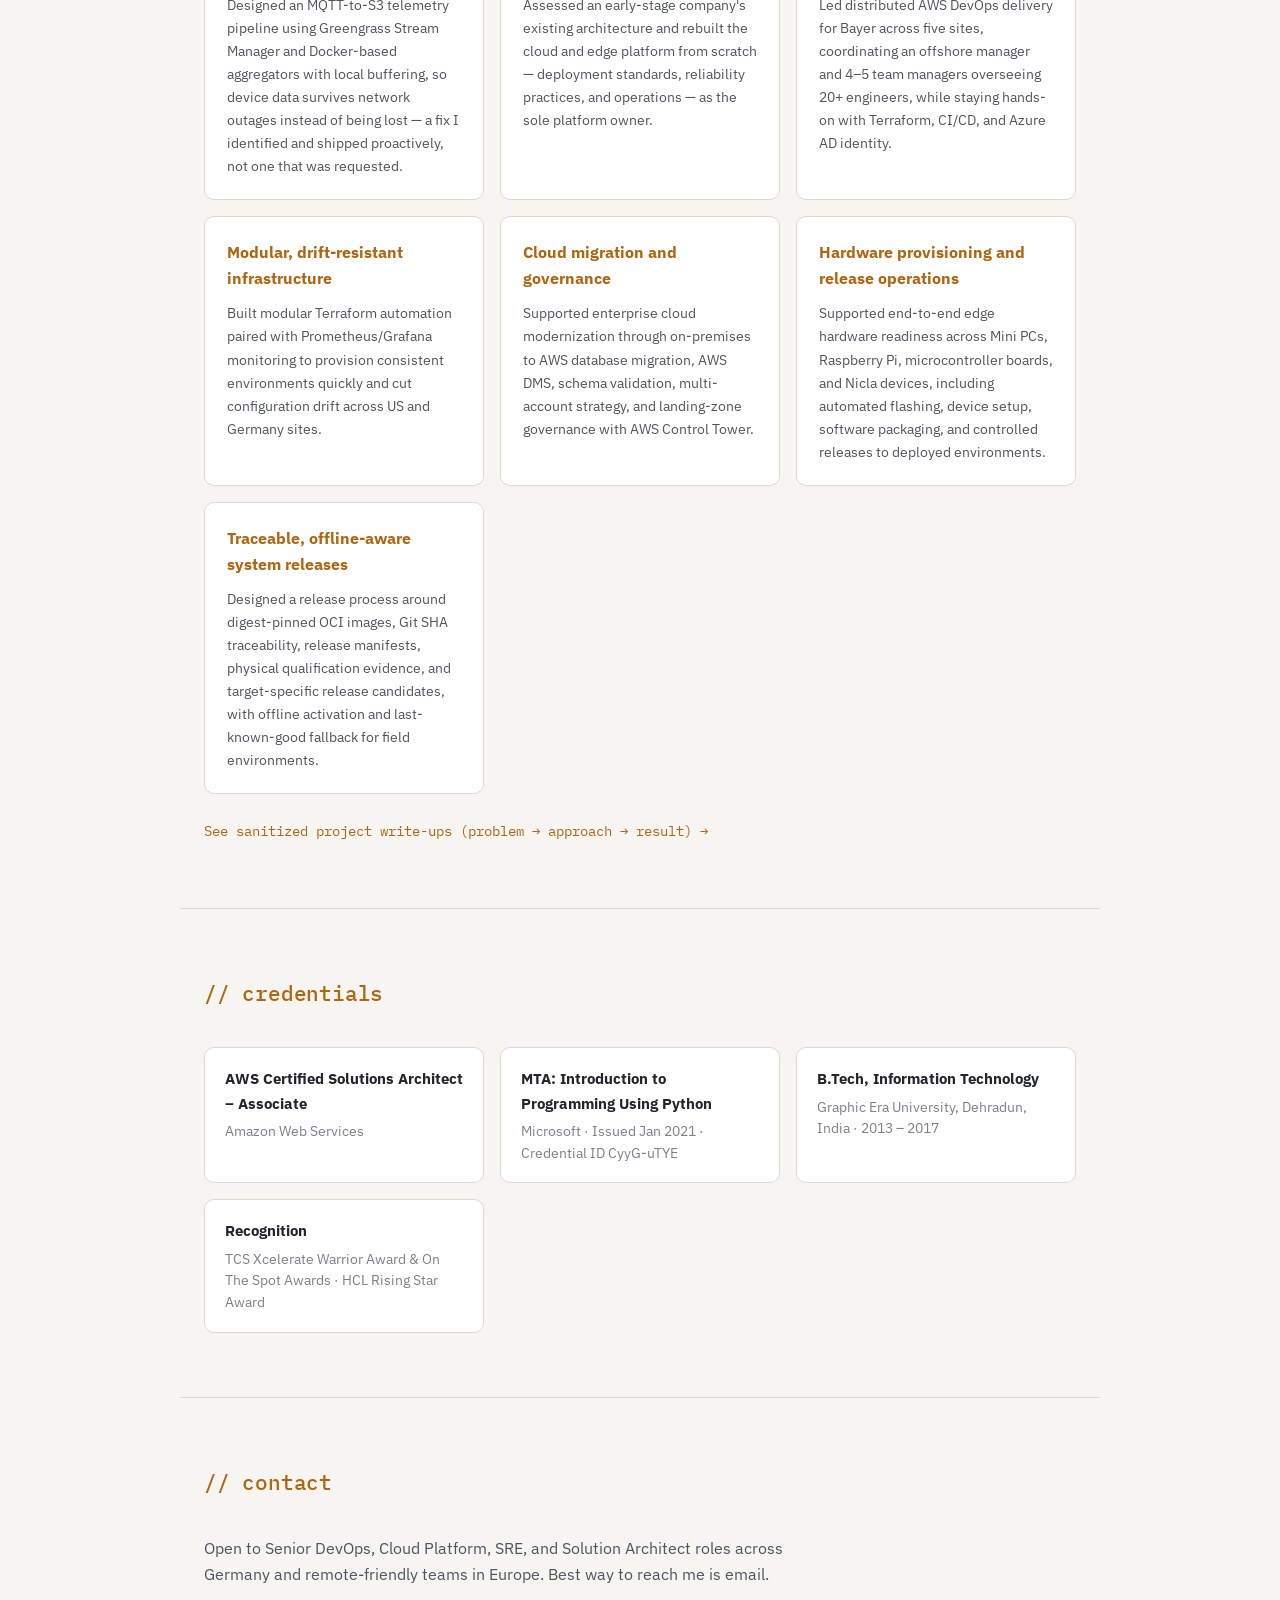
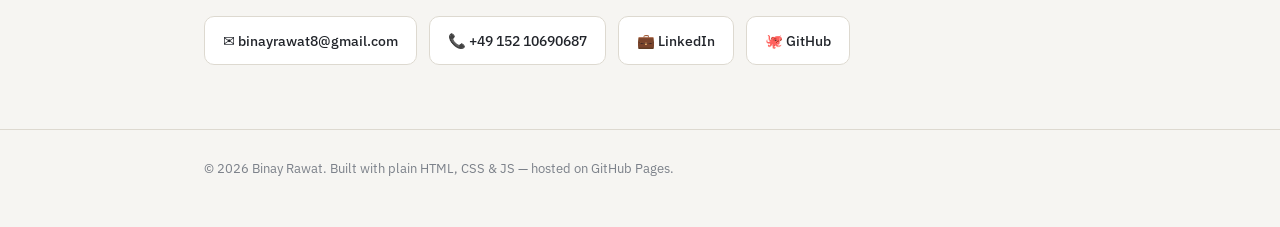
==== commit 3ea73bff: "Add sanitized architecture patterns" ====
--- a/index.html
+++ b/index.html
@@ -24,6 +24,7 @@
       <a href="#experience">Experience</a>
       <a href="#highlights">Highlights</a>
       <a href="projects.html">Projects</a>
+      <a href="architecture.html">Architecture</a>
       <a href="#contact" class="nav-cta">Contact</a>
     </nav>
     <button class="nav-toggle" id="navToggle" aria-label="Toggle navigation" aria-expanded="false">
@@ -317,8 +318,8 @@
   <section id="contact" class="section wrap reveal contact-section">
     <h2 class="section-title"><span>// contact</span></h2>
     <p class="contact-lead">
-      Open to Senior DevOps, Cloud Platform, and SRE roles across Germany and remote-friendly
-      teams in Europe. Best way to reach me is email.
+      Open to Senior DevOps, Cloud Platform, SRE, and Solution Architect roles across Germany and
+      remote-friendly teams in Europe. Best way to reach me is email.
     </p>
     <div class="contact-links">
       <a class="contact-link" href="mailto:binayrawat8@gmail.com">✉️ binayrawat8@gmail.com</a>
--- a/style.css
+++ b/style.css
@@ -433,6 +433,63 @@
   color: var(--text-dim);
   font-size: 0.9rem;
   margin: 0;
+}
+
+/* Architecture page */
+.architecture-grid {
+  display: grid;
+  grid-template-columns: repeat(auto-fit, minmax(240px, 1fr));
+  gap: 16px;
+}
+.architecture-card {
+  background: var(--surface);
+  border: 1px solid var(--border);
+  border-radius: var(--radius);
+  padding: 22px;
+}
+.architecture-card h3 {
+  color: var(--accent);
+  font-family: var(--font-display);
+  font-size: 1.02rem;
+  margin: 0 0 10px;
+}
+.architecture-card p,
+.decision-list {
+  color: var(--text-dim);
+  font-size: 0.9rem;
+  margin: 0;
+}
+.decision-list {
+  padding-left: 20px;
+}
+.decision-list li { margin-bottom: 10px; }
+.decision-list li:last-child { margin-bottom: 0; }
+.flow {
+  display: flex;
+  align-items: stretch;
+  gap: 10px;
+  overflow-x: auto;
+  padding: 4px 2px 12px;
+}
+.flow-node {
+  flex: 1 0 145px;
+  min-height: 78px;
+  display: grid;
+  place-items: center;
+  padding: 12px;
+  text-align: center;
+  color: var(--text);
+  background: var(--surface);
+  border: 1px solid var(--border);
+  border-radius: 8px;
+  font-family: var(--font-mono);
+  font-size: 0.78rem;
+}
+.flow-arrow {
+  align-self: center;
+  color: var(--accent);
+  font-family: var(--font-mono);
+  font-size: 1.2rem;
 }
 
 /* Credentials */
@@ -594,4 +651,5 @@
     justify-self: start;
     width: min(100%, 220px);
   }
-}
+  .flow { align-items: stretch; }
+}
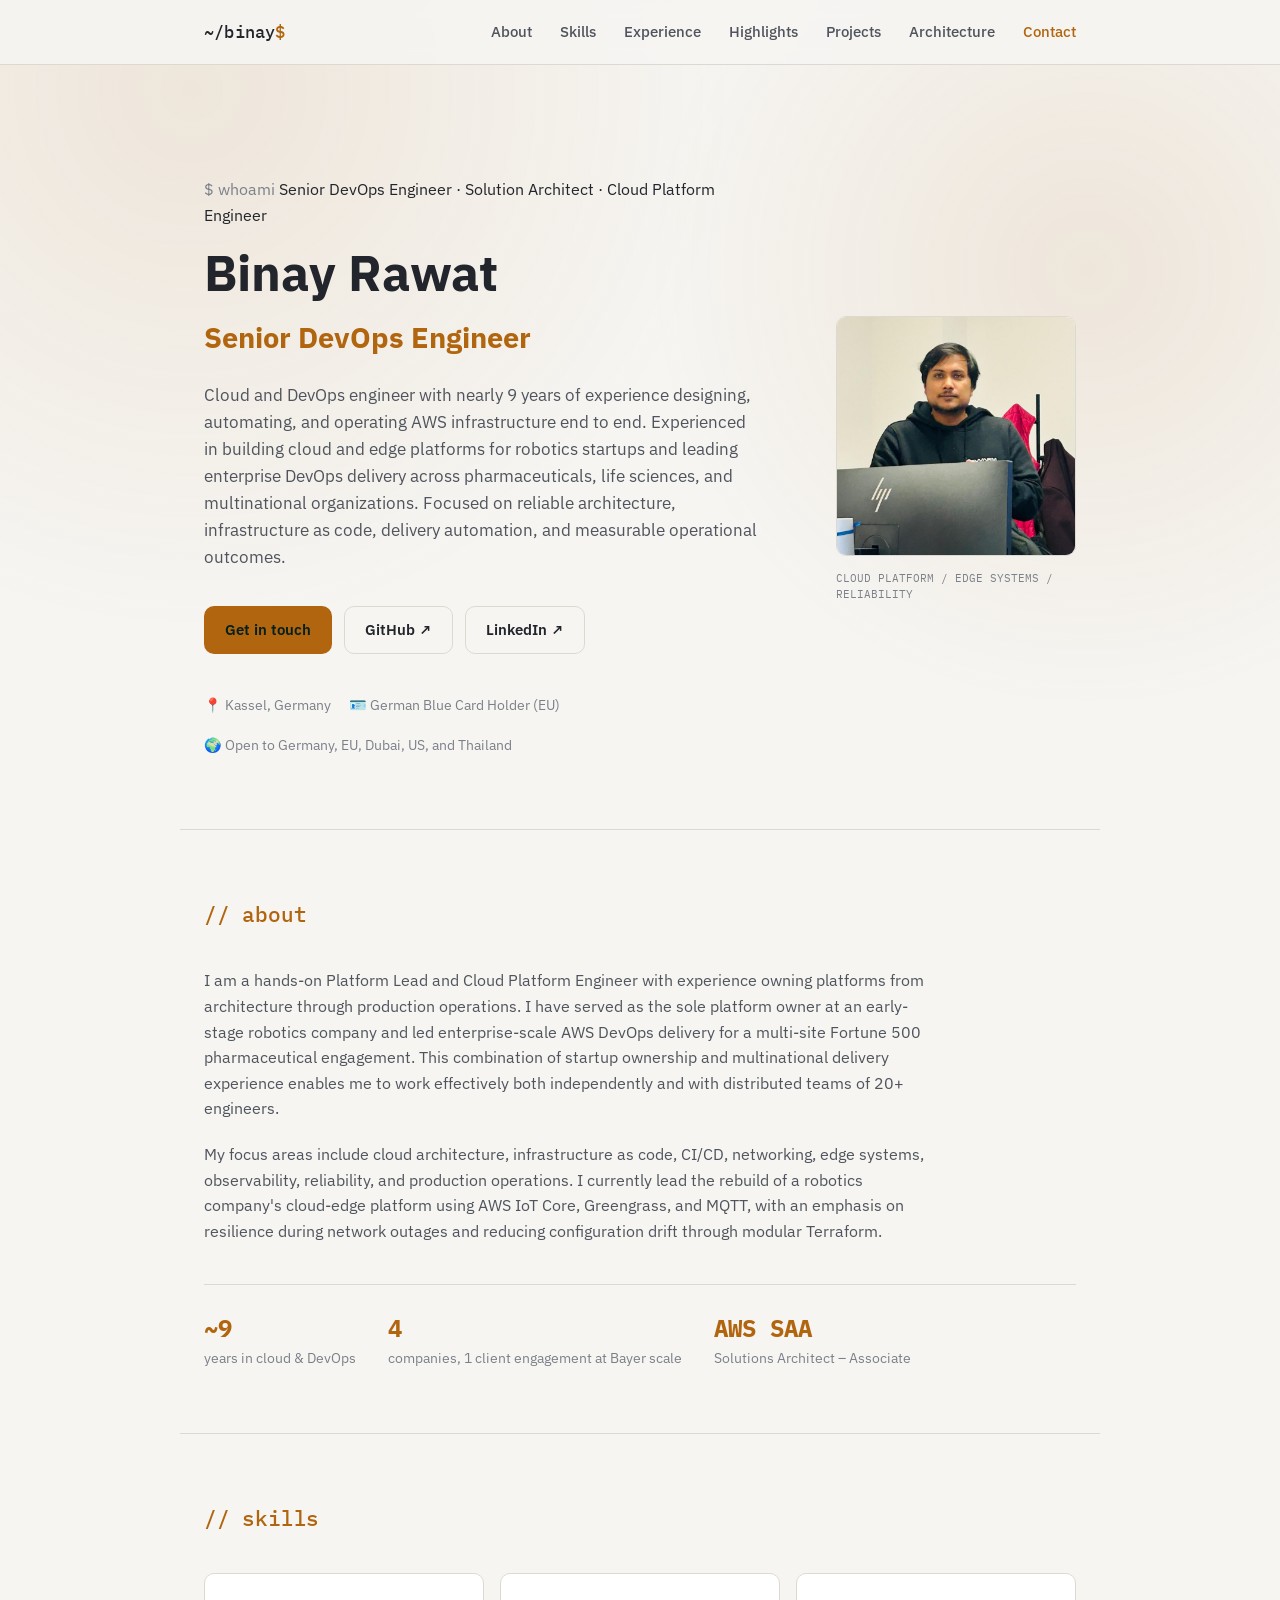
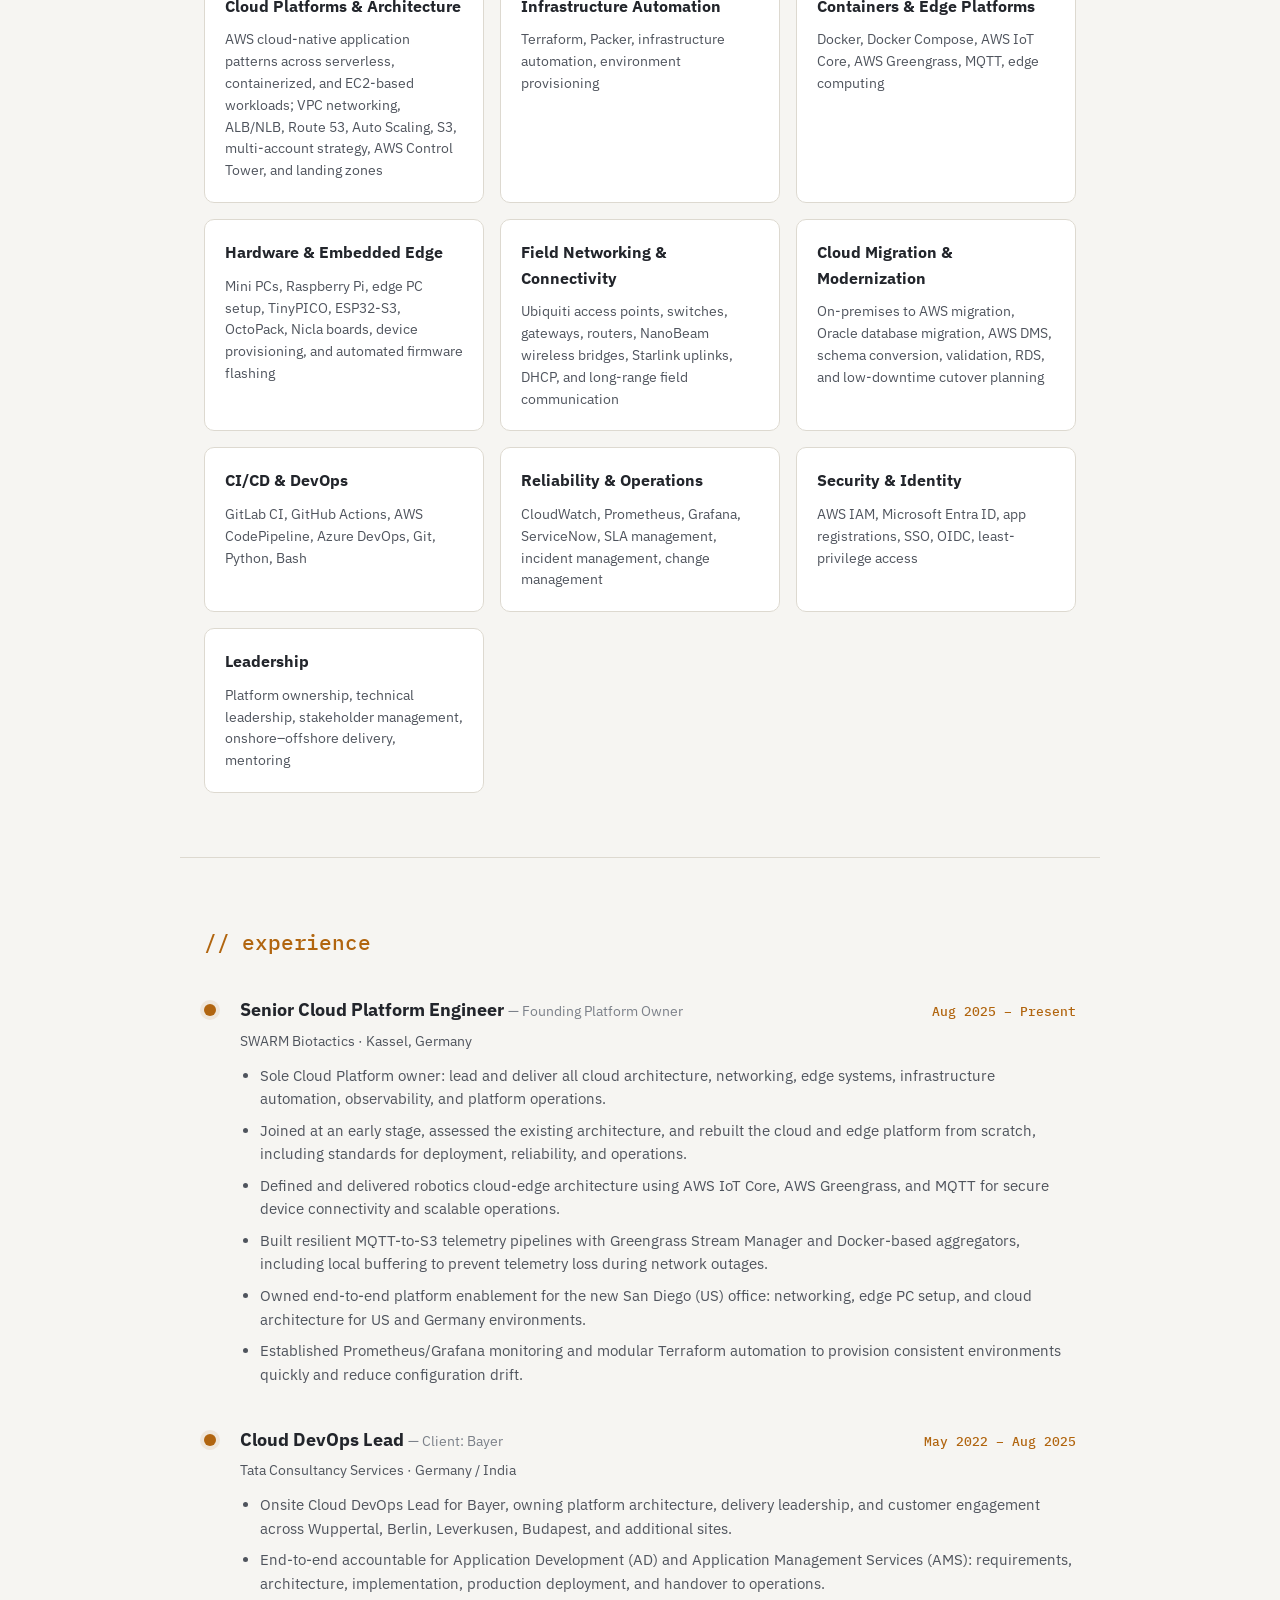
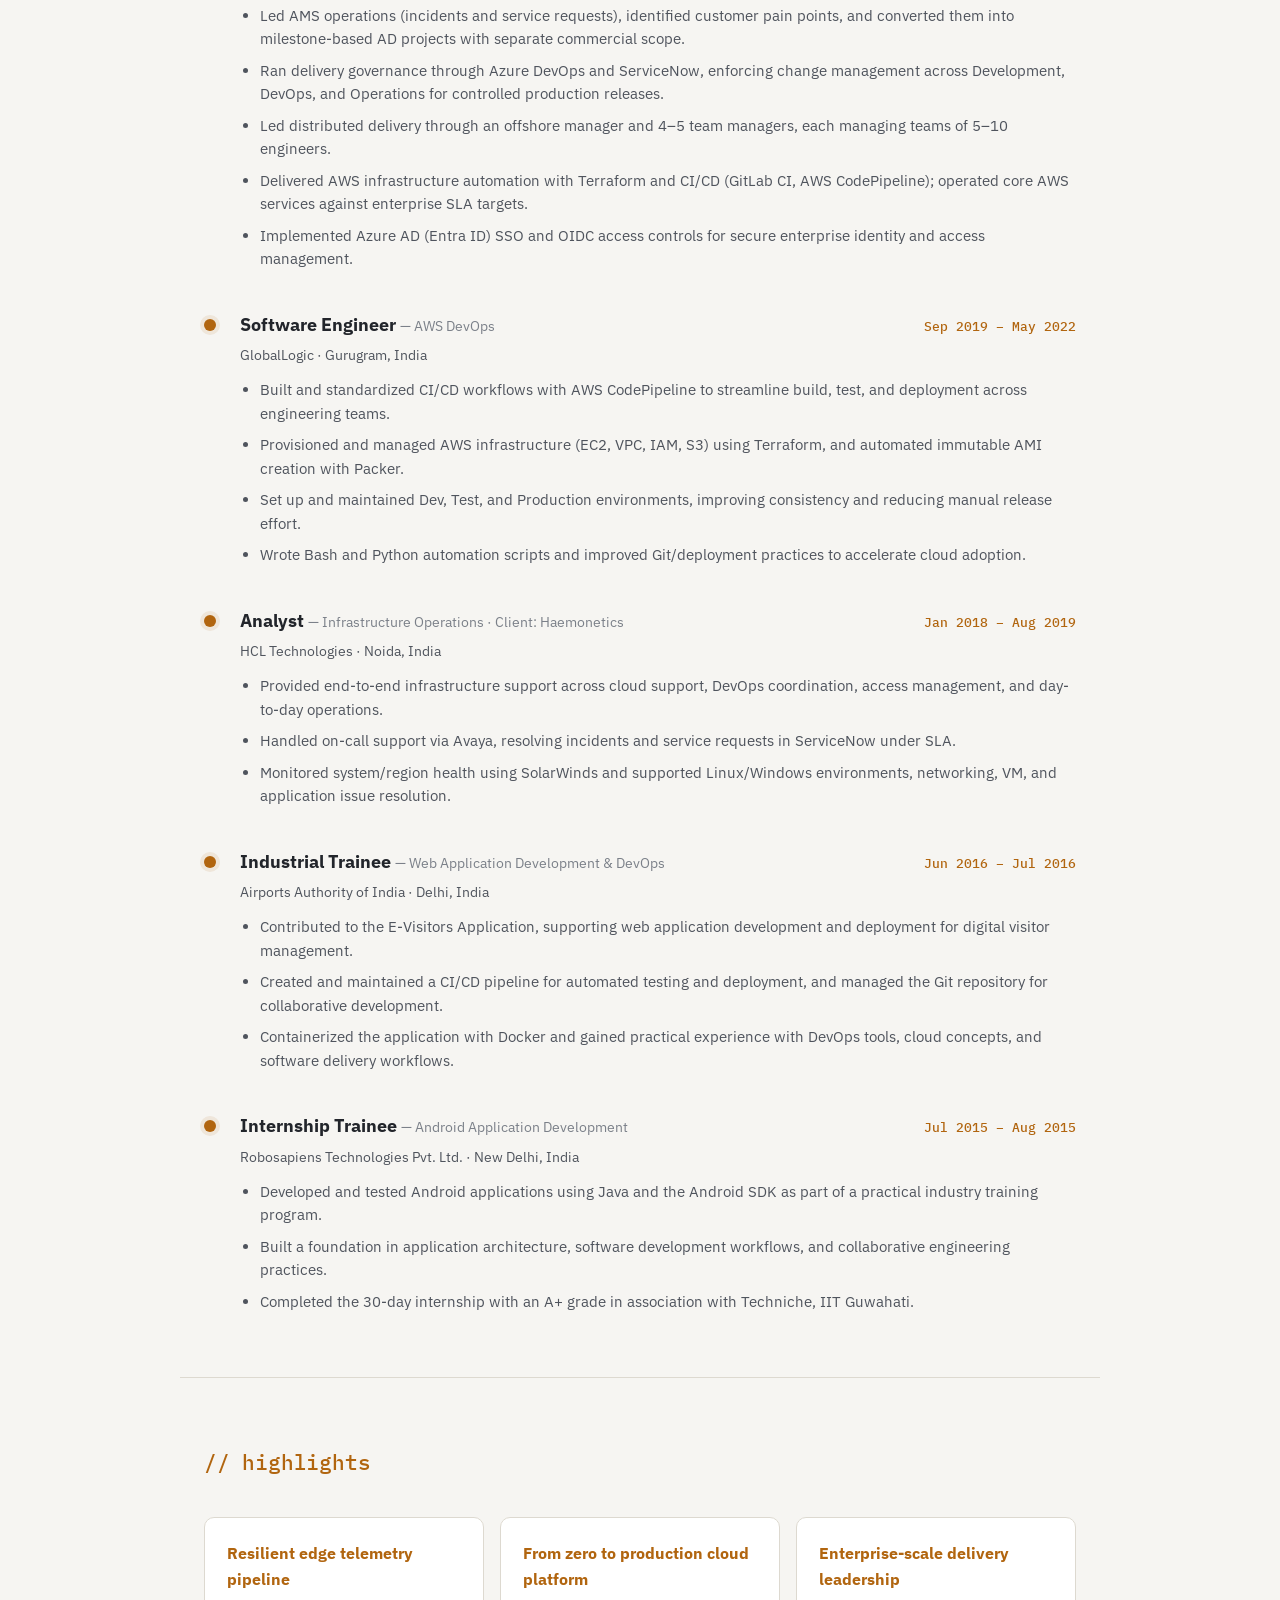
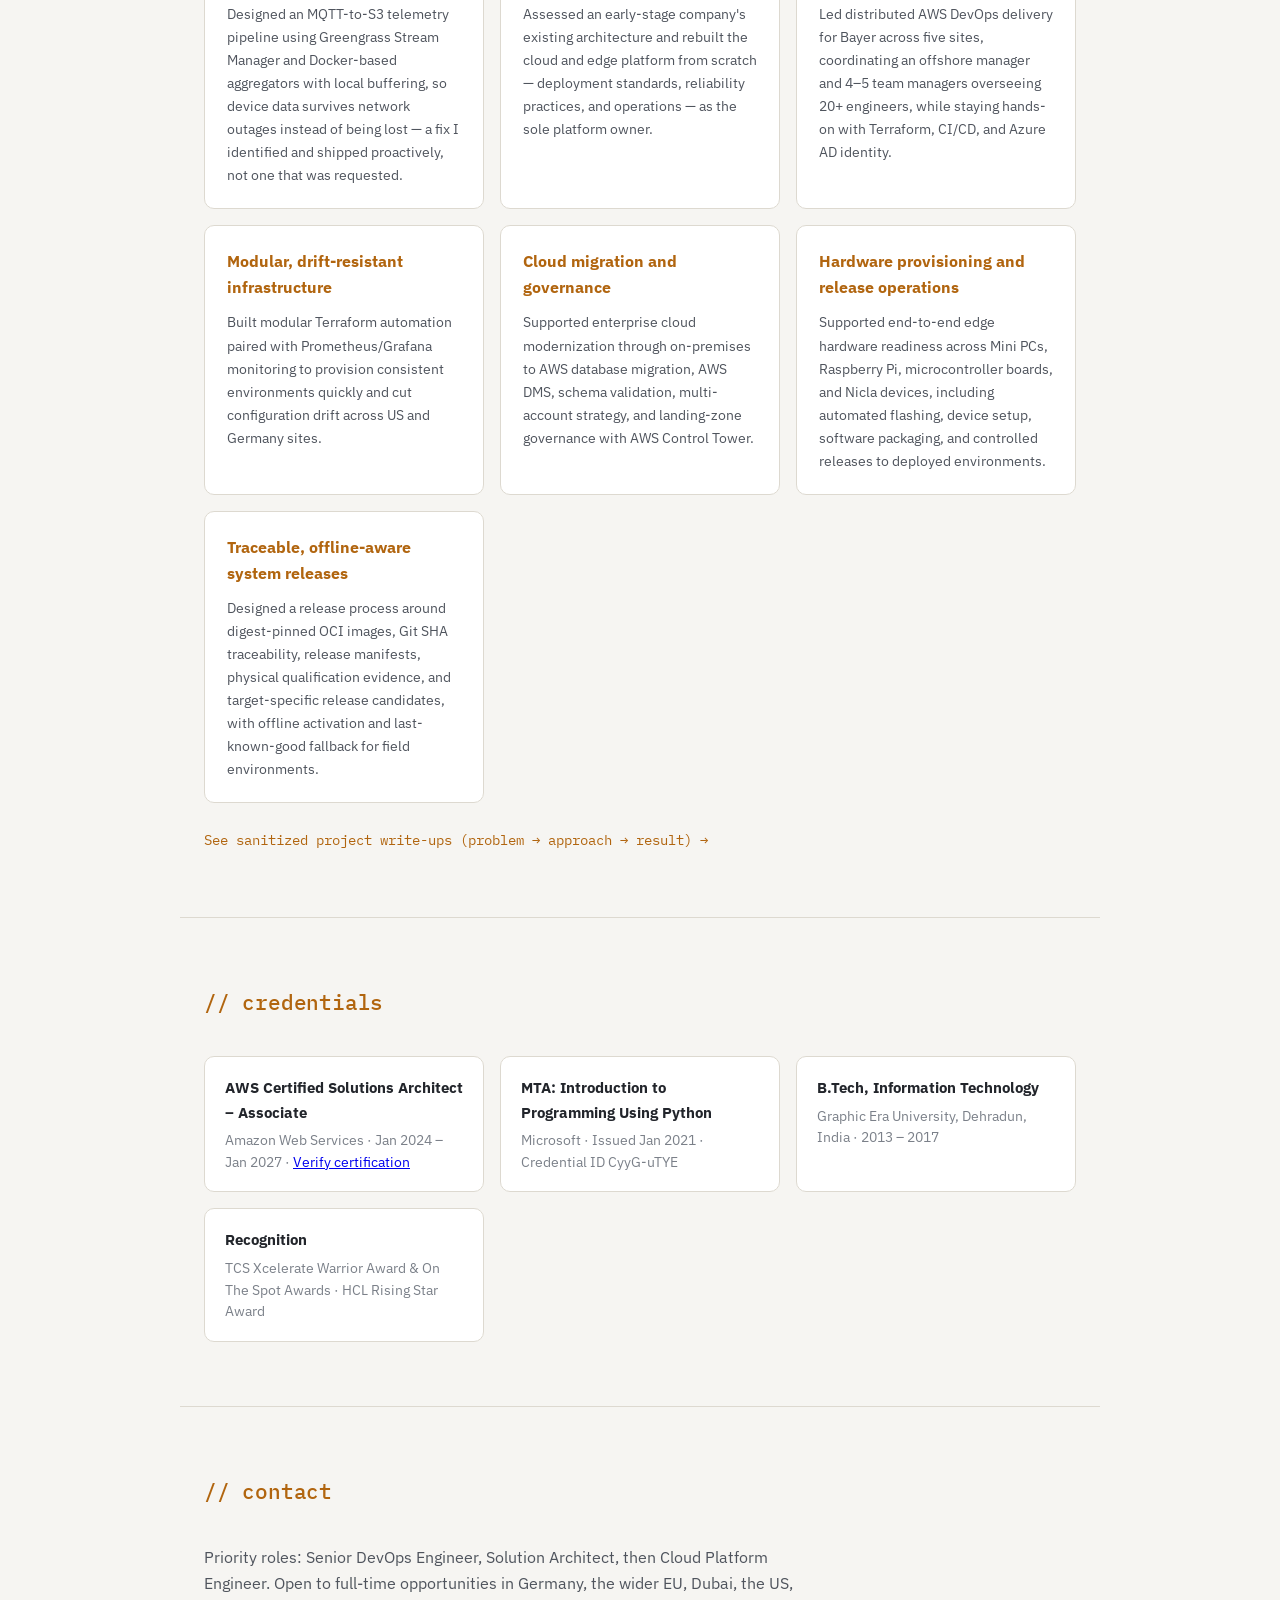
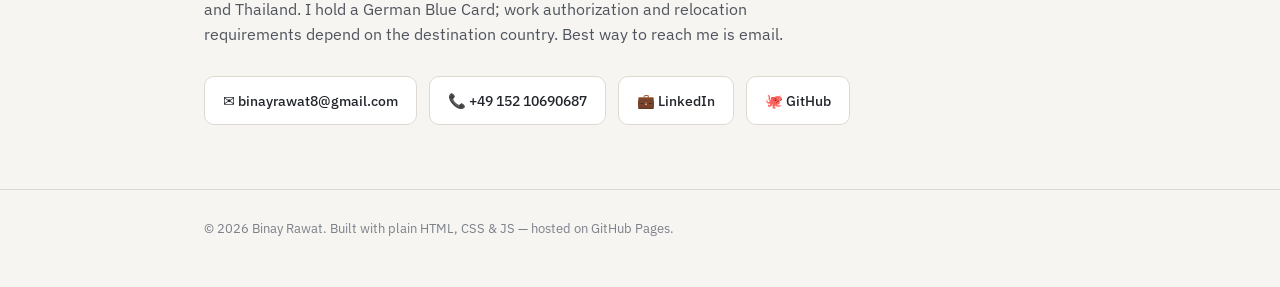
==== commit 00023a1a: "Add role priorities and production platform project" ====
--- a/index.html
+++ b/index.html
@@ -37,8 +37,8 @@
 
   <section class="hero wrap">
     <div class="hero-copy">
-      <p class="eyebrow">Senior Cloud Platform Engineer · AWS · Terraform</p>
-      <h1>Binay Rawat<br><span>Senior DevOps &amp; Cloud Platform Engineer</span></h1>
+      <p class="eyebrow">Senior DevOps Engineer · Solution Architect · Cloud Platform Engineer</p>
+      <h1>Binay Rawat<br><span>Senior DevOps Engineer</span></h1>
       <p class="hero-sub">
         Cloud and DevOps engineer with nearly 9 years of experience designing, automating, and
         operating AWS infrastructure end to end. Experienced in building cloud and edge platforms
@@ -54,7 +54,7 @@
       <div class="hero-meta">
         <span>📍 Kassel, Germany</span>
         <span>🪪 German Blue Card Holder (EU)</span>
-        <span>🌍 Open to relocate</span>
+        <span>🌍 Open to Germany, EU, Dubai, US, and Thailand</span>
       </div>
     </div>
     <figure class="profile-portrait">
@@ -298,7 +298,7 @@
     <div class="cred-grid">
       <div class="cred-card">
         <h3>AWS Certified Solutions Architect – Associate</h3>
-        <p>Amazon Web Services</p>
+        <p>Amazon Web Services · Jan 2024 – Jan 2027 · <a href="https://aws.amazon.com/verification" target="_blank" rel="noopener">Verify certification</a></p>
       </div>
       <div class="cred-card">
         <h3>MTA: Introduction to Programming Using Python</h3>
@@ -318,8 +318,10 @@
   <section id="contact" class="section wrap reveal contact-section">
     <h2 class="section-title"><span>// contact</span></h2>
     <p class="contact-lead">
-      Open to Senior DevOps, Cloud Platform, SRE, and Solution Architect roles across Germany and
-      remote-friendly teams in Europe. Best way to reach me is email.
+      Priority roles: Senior DevOps Engineer, Solution Architect, then Cloud Platform Engineer.
+      Open to full-time opportunities in Germany, the wider EU, Dubai, the US, and Thailand.
+      I hold a German Blue Card; work authorization and relocation requirements depend on the
+      destination country. Best way to reach me is email.
     </p>
     <div class="contact-links">
       <a class="contact-link" href="mailto:binayrawat8@gmail.com">✉️ binayrawat8@gmail.com</a>
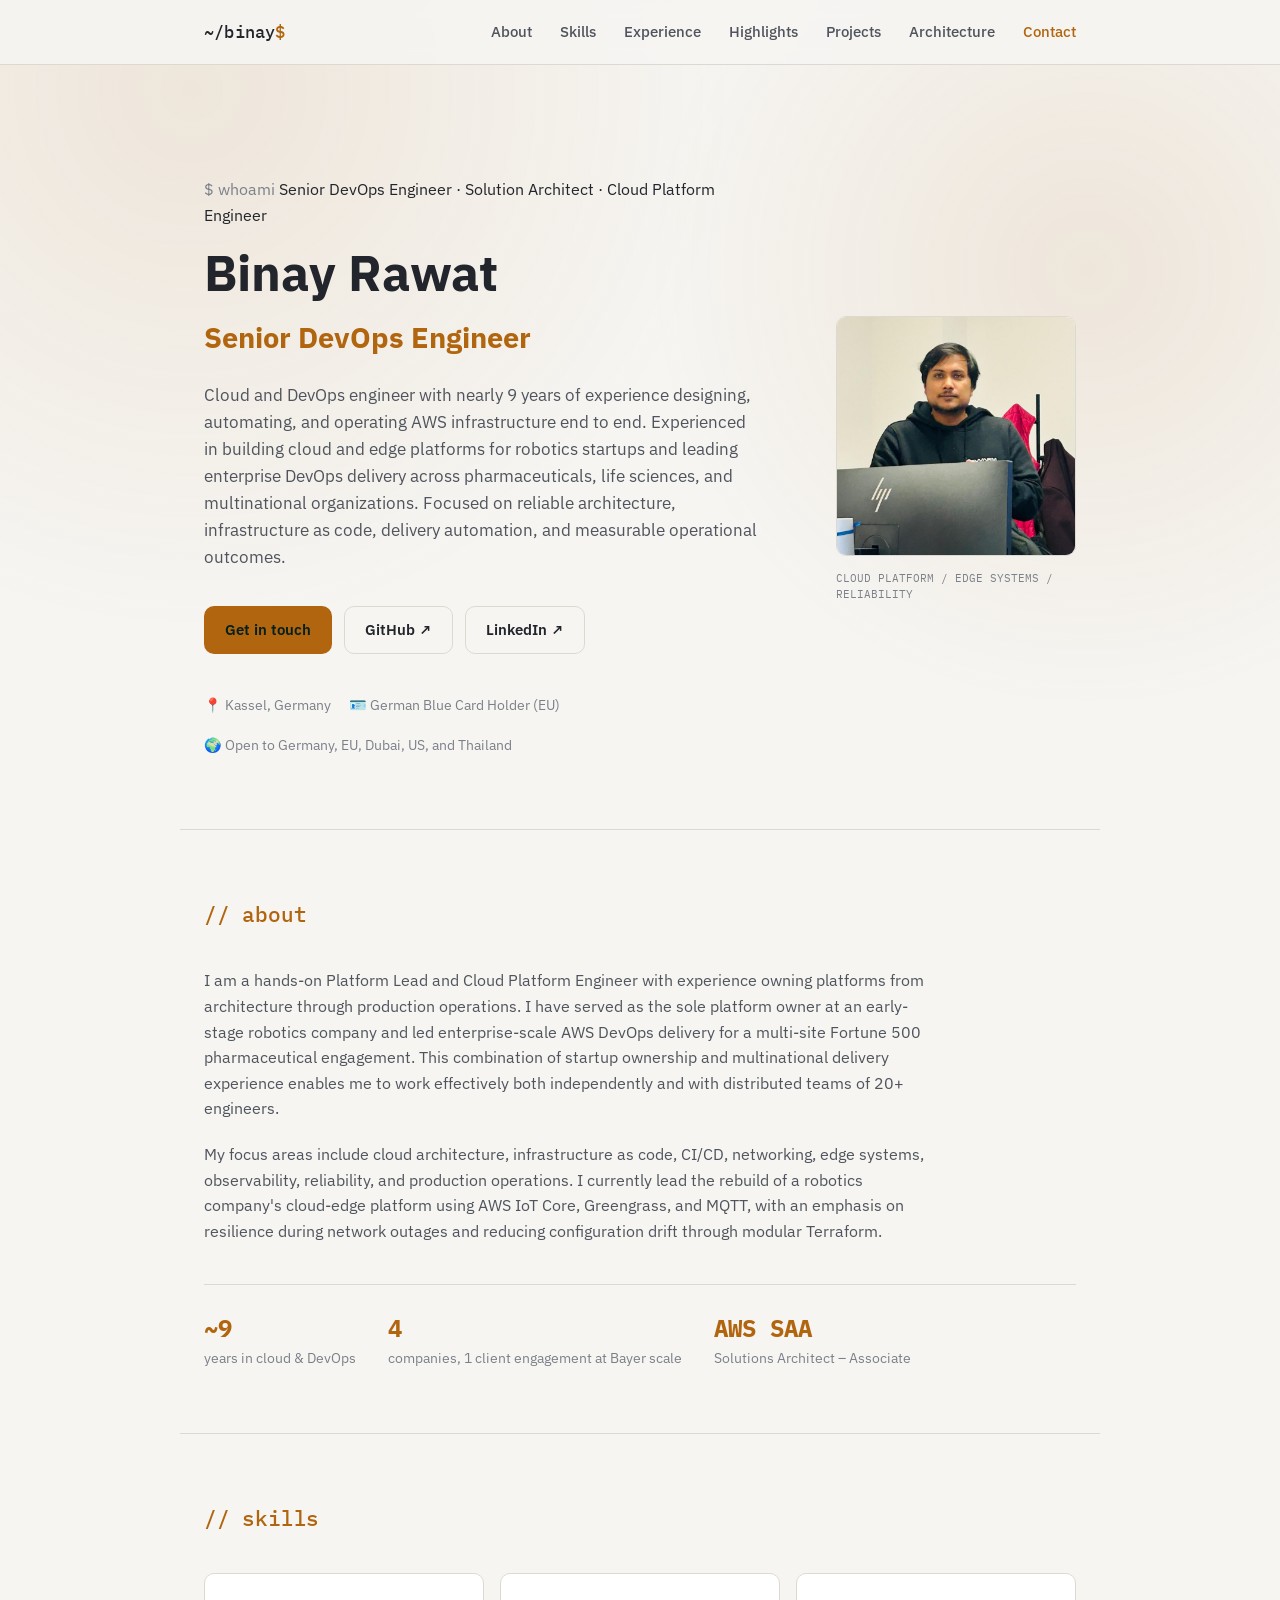
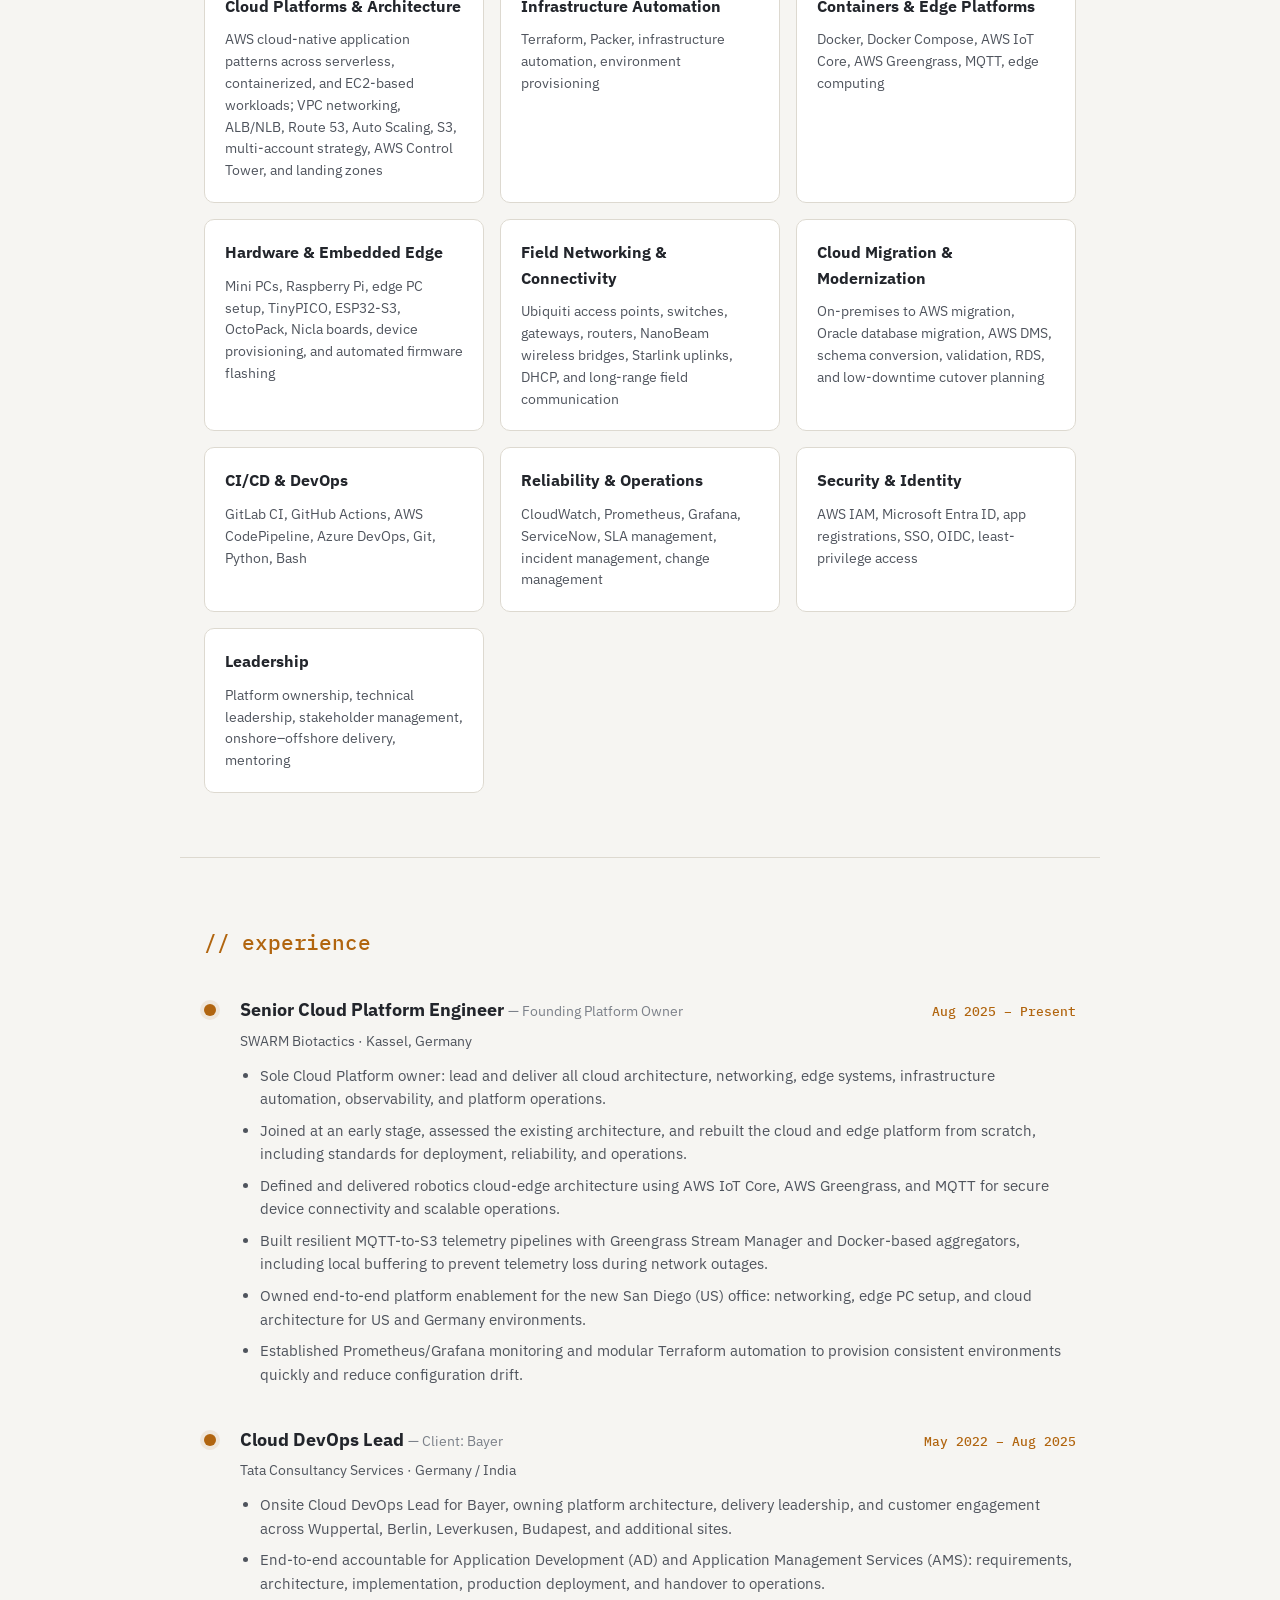
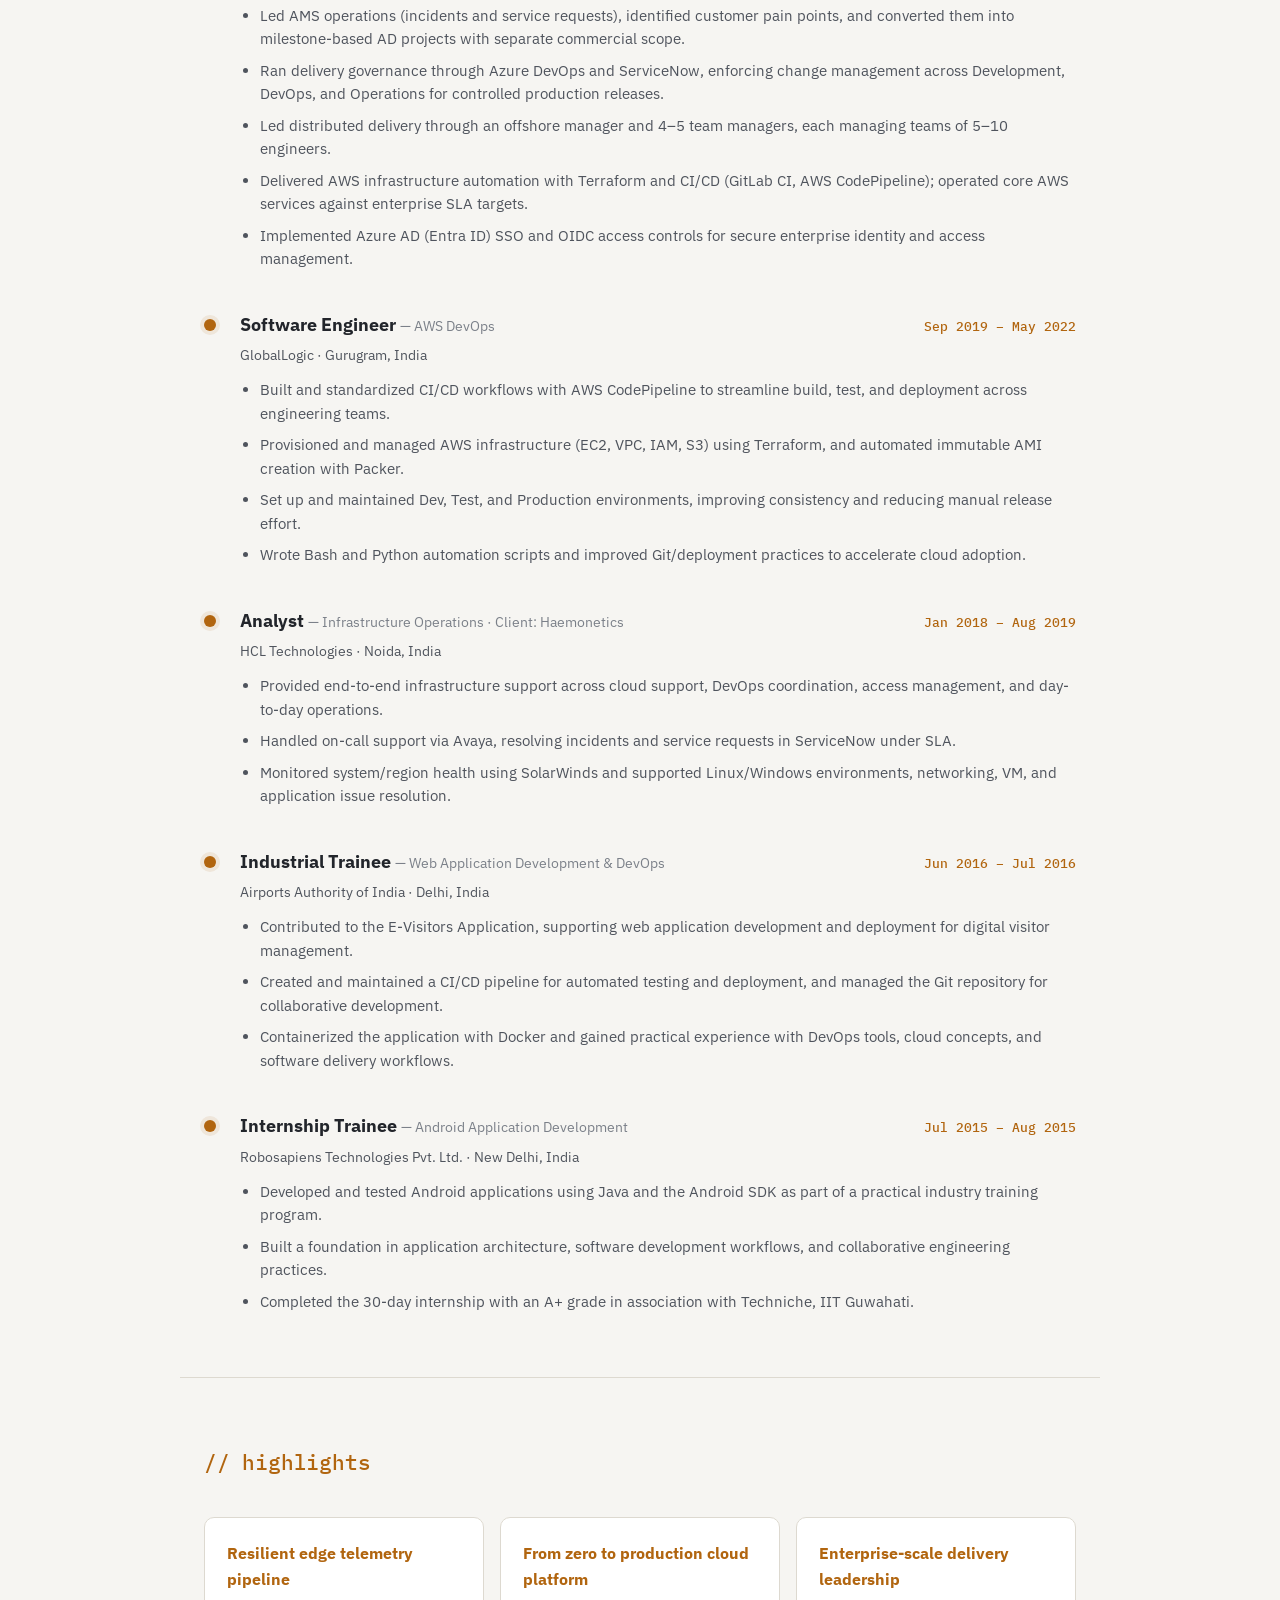
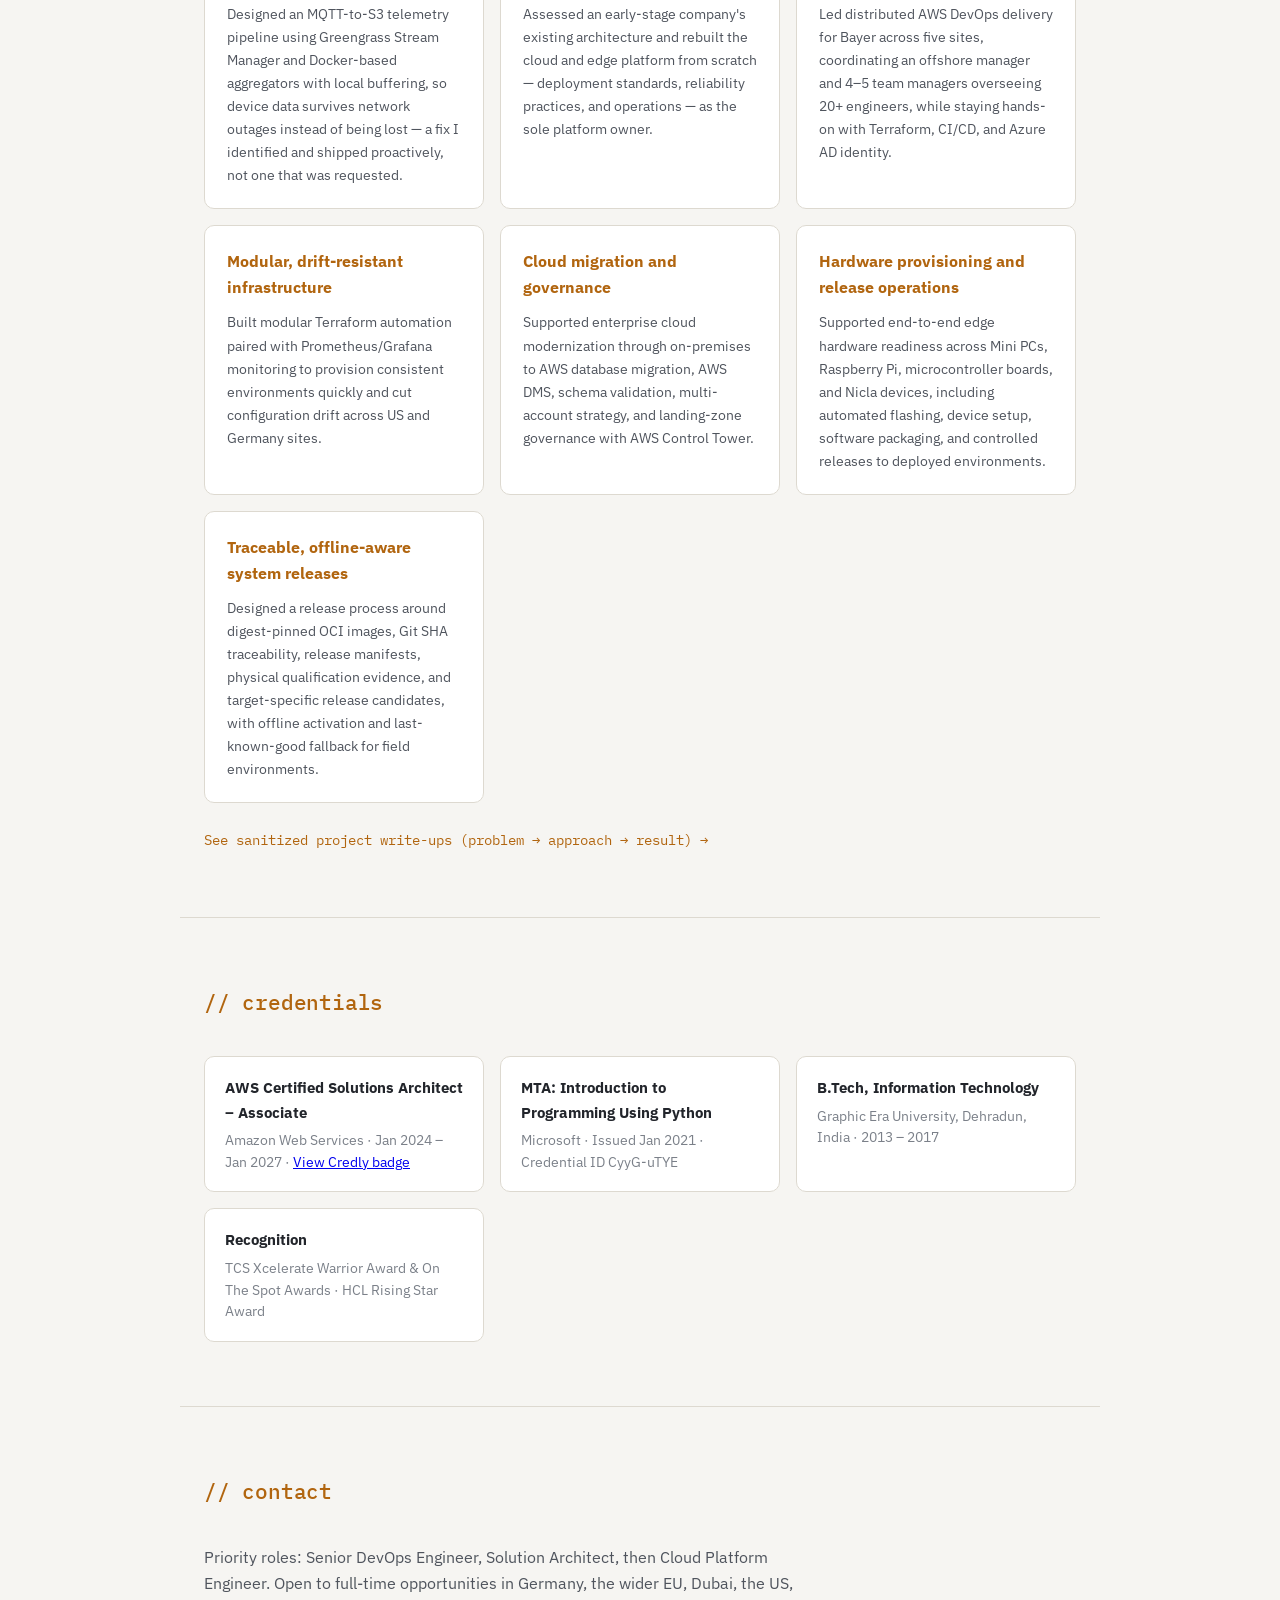
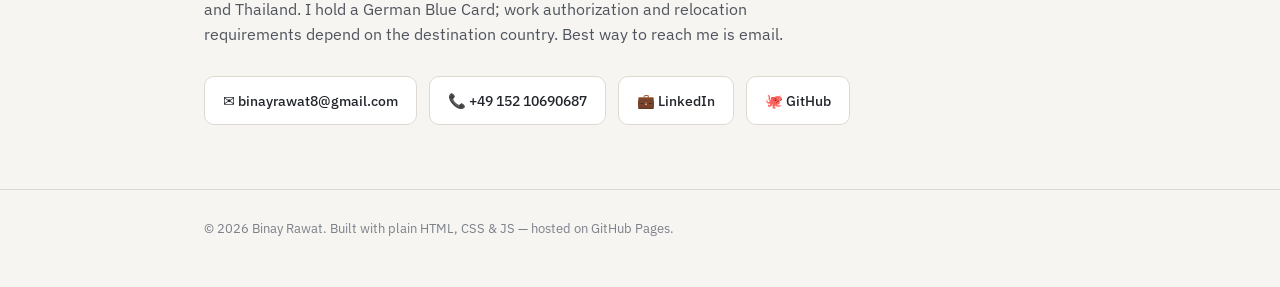
==== commit bb951e9f: "Link AWS certification badge" ====
--- a/index.html
+++ b/index.html
@@ -298,7 +298,7 @@
     <div class="cred-grid">
       <div class="cred-card">
         <h3>AWS Certified Solutions Architect – Associate</h3>
-        <p>Amazon Web Services · Jan 2024 – Jan 2027 · <a href="https://aws.amazon.com/verification" target="_blank" rel="noopener">Verify certification</a></p>
+        <p>Amazon Web Services · Jan 2024 – Jan 2027 · <a href="https://www.credly.com/badges/c84c3b08-9a61-4615-9c9f-512601401d57/linked_in_profile" target="_blank" rel="noopener">View Credly badge</a></p>
       </div>
       <div class="cred-card">
         <h3>MTA: Introduction to Programming Using Python</h3>
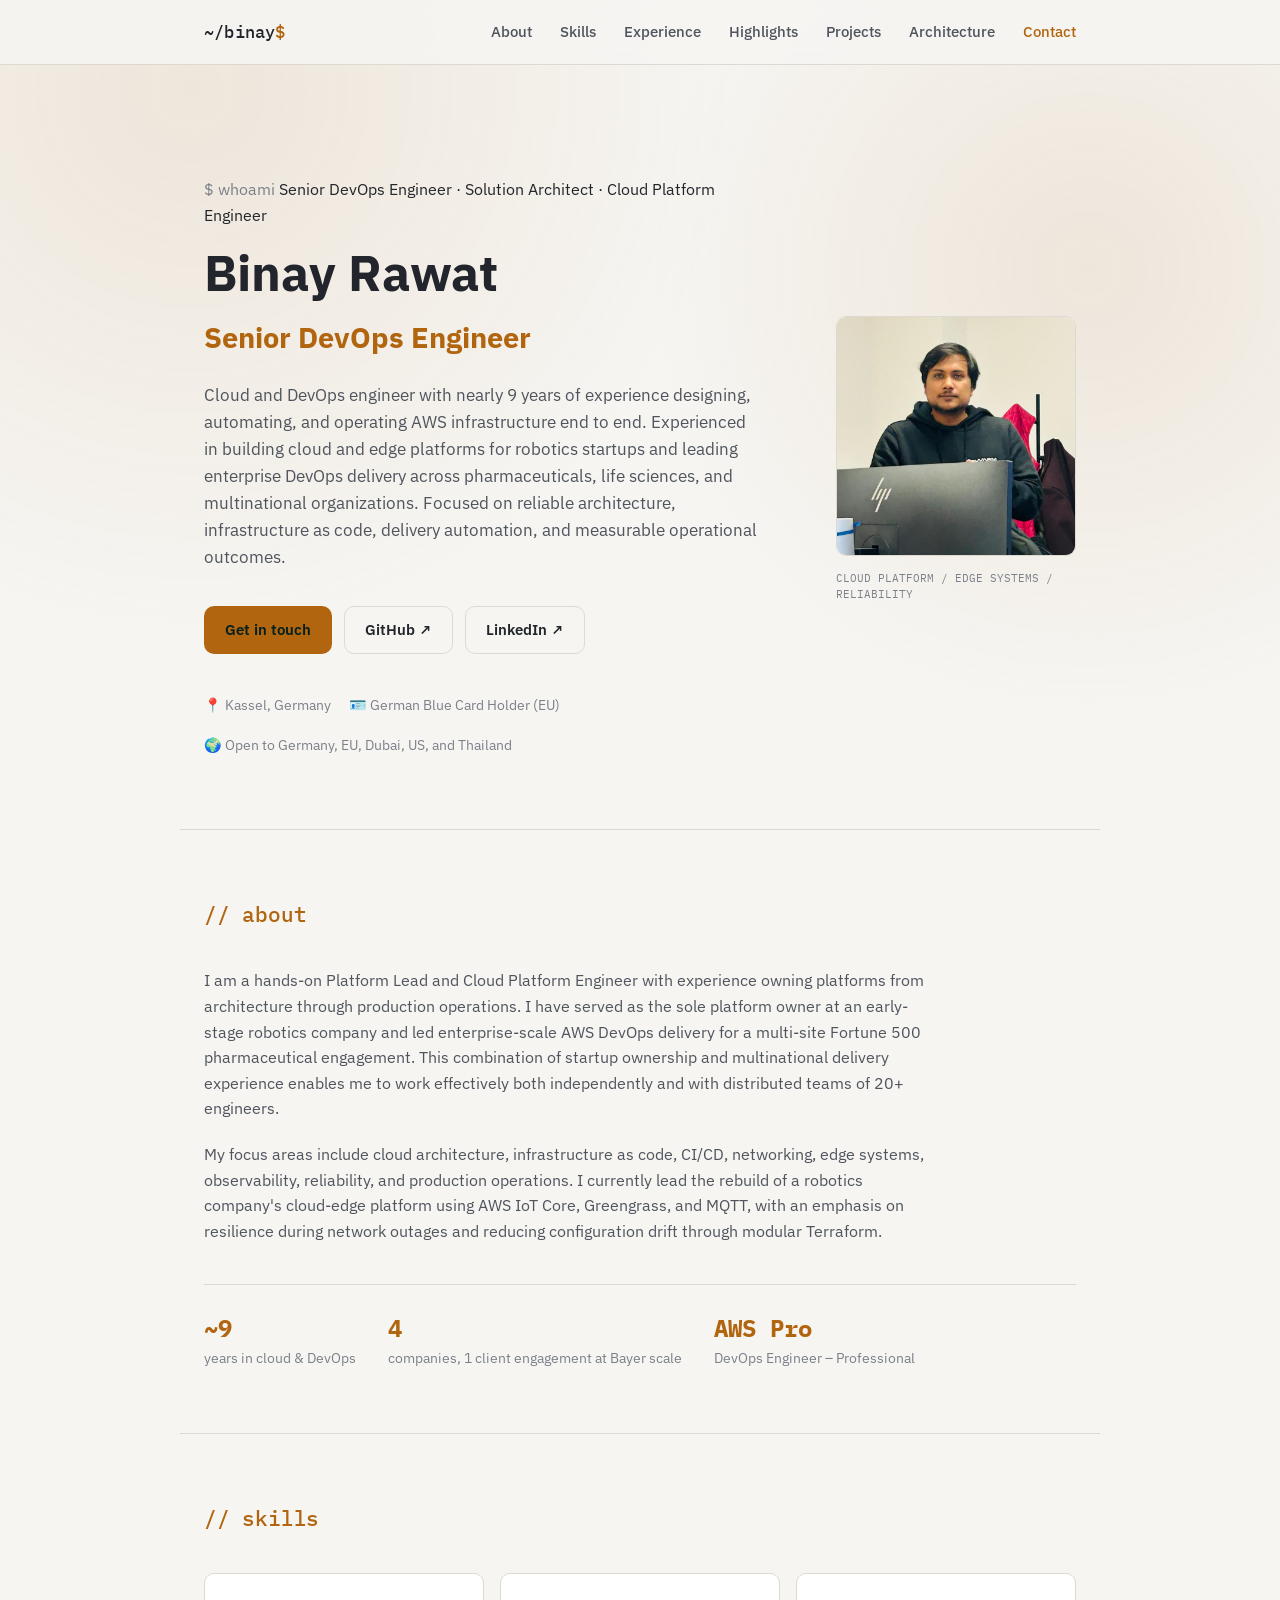
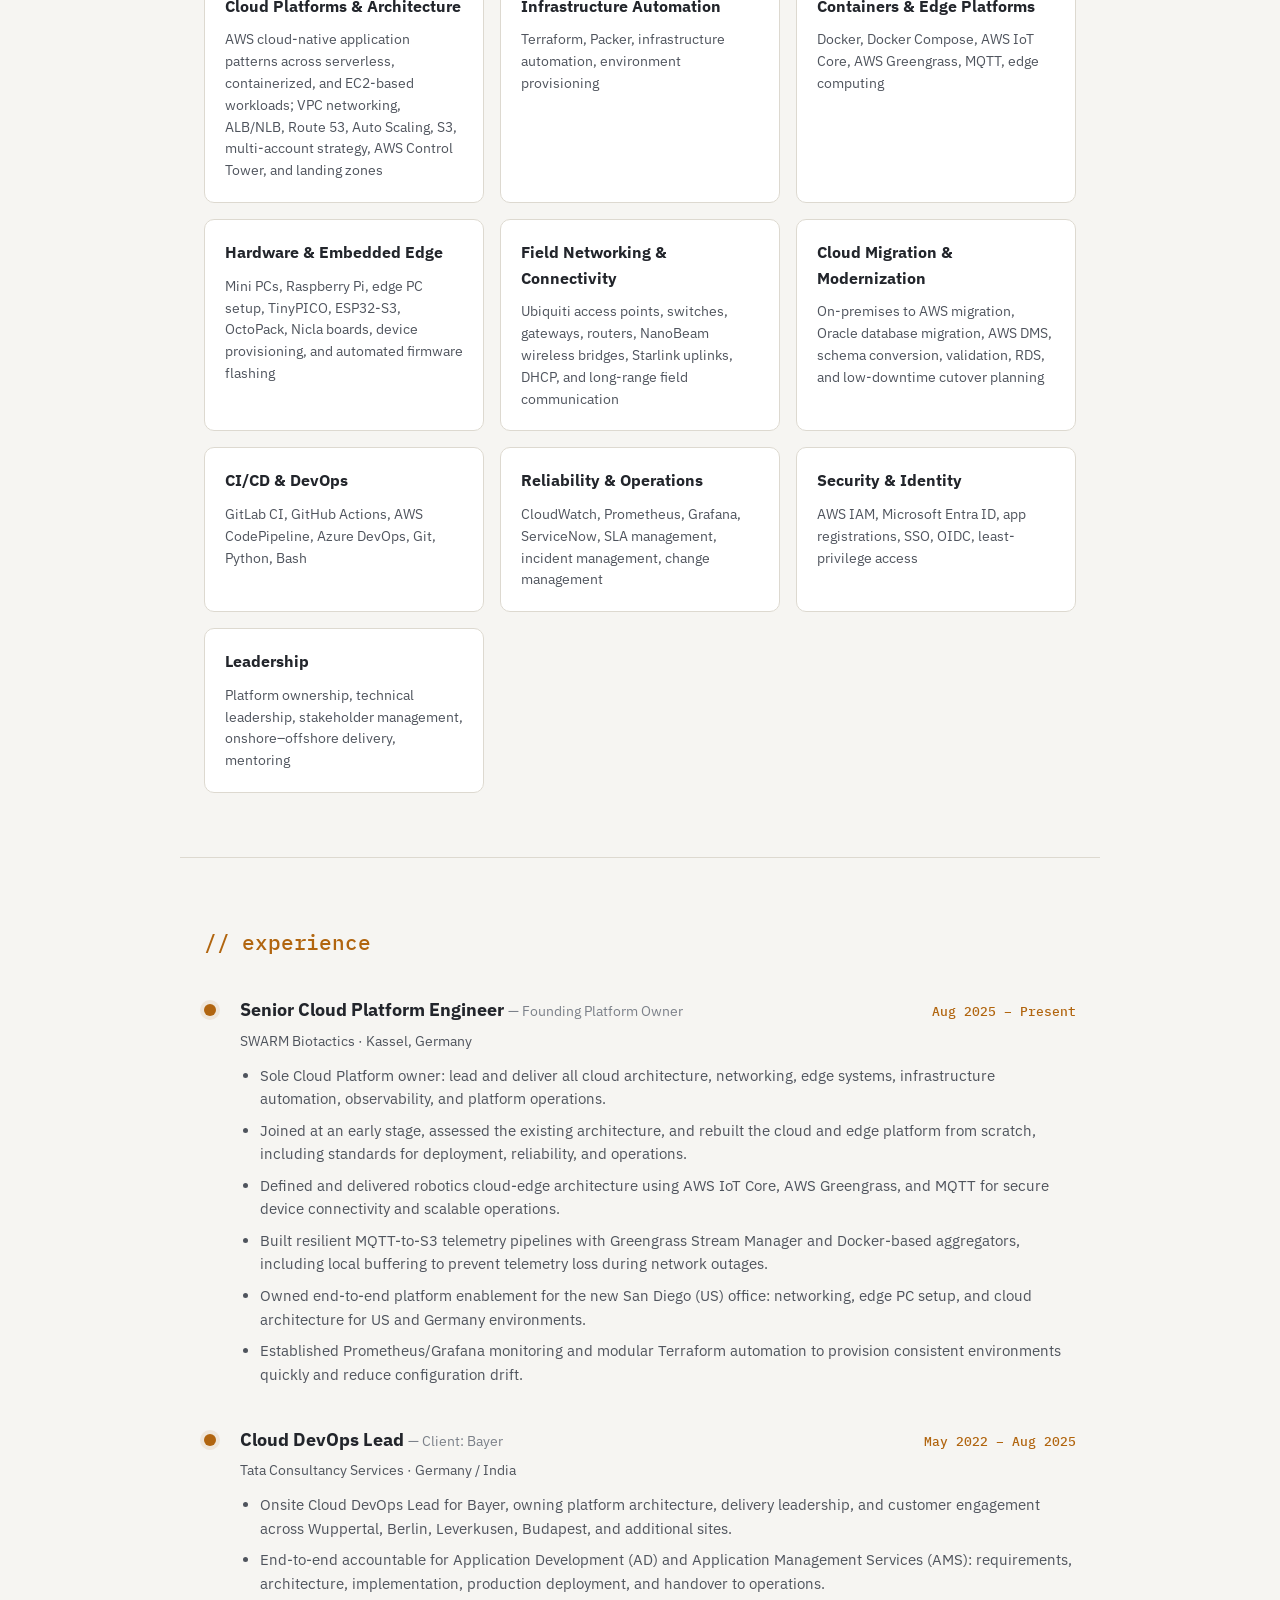
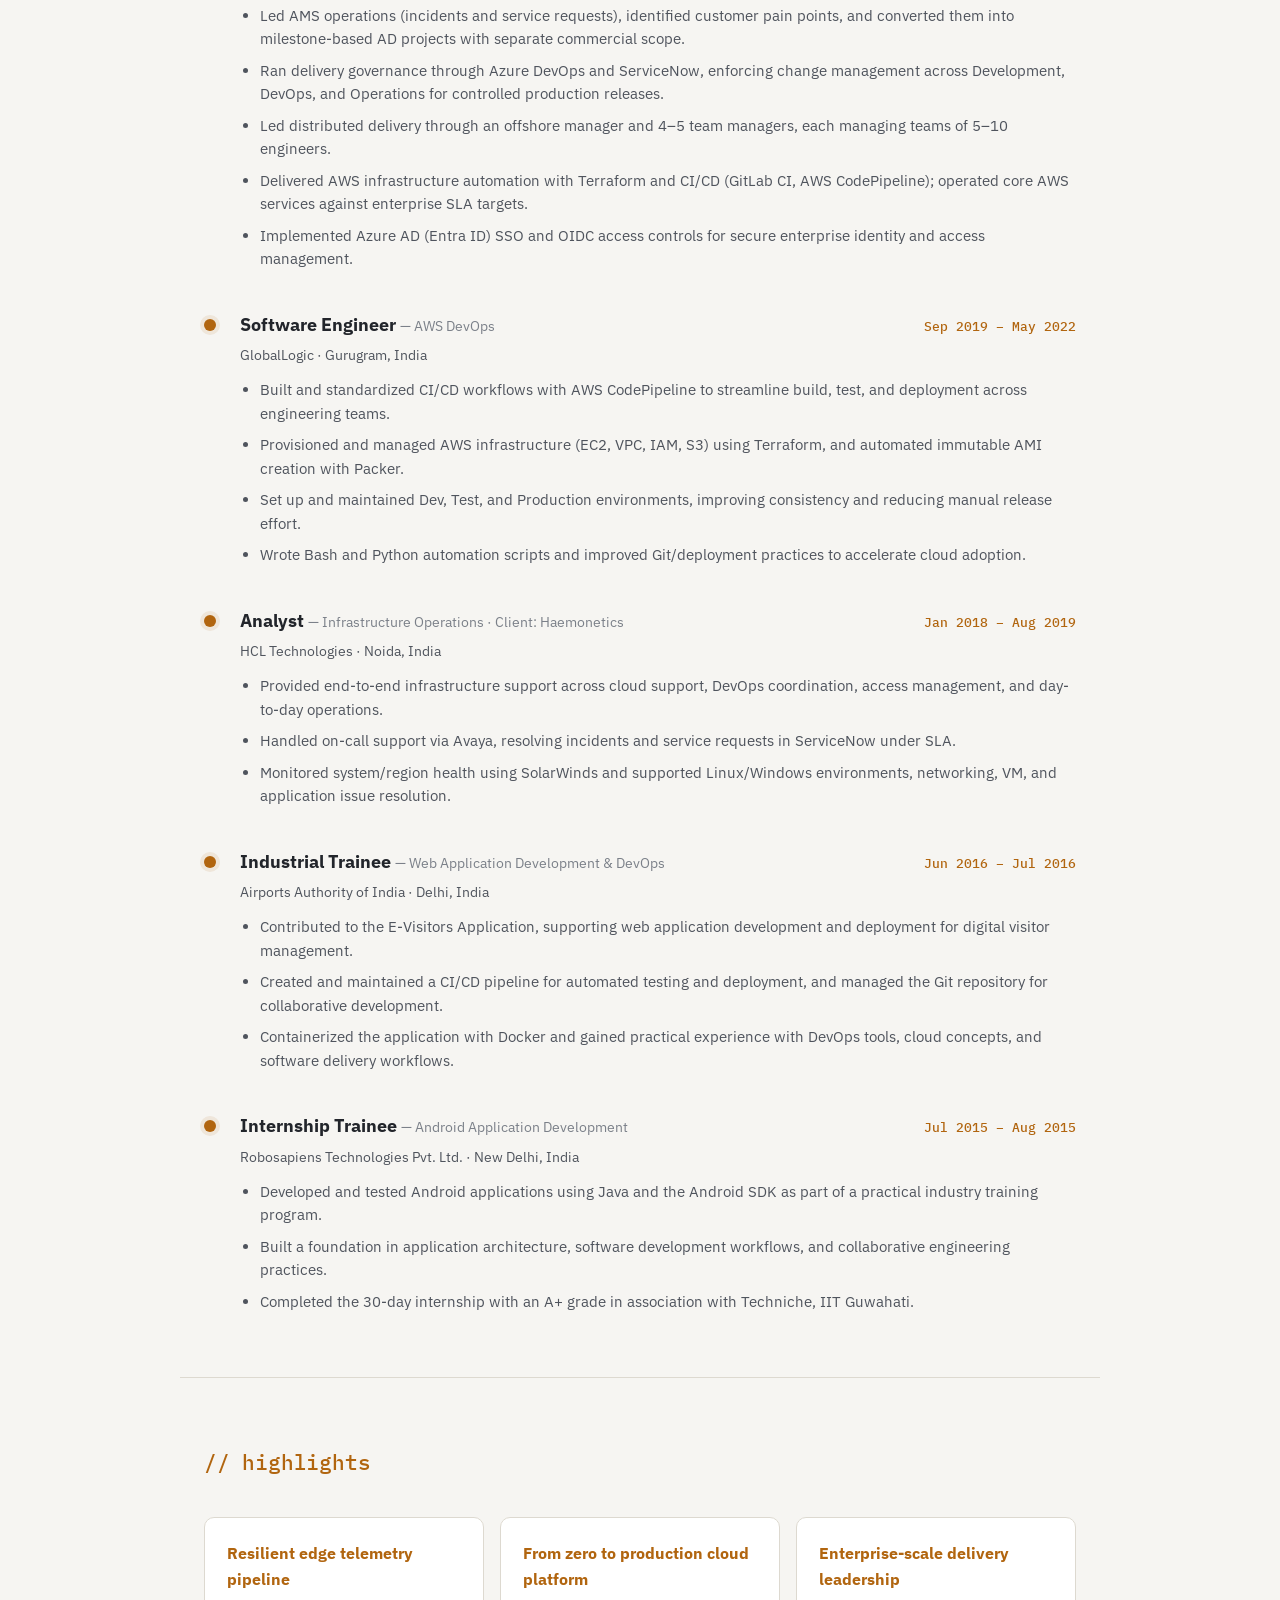
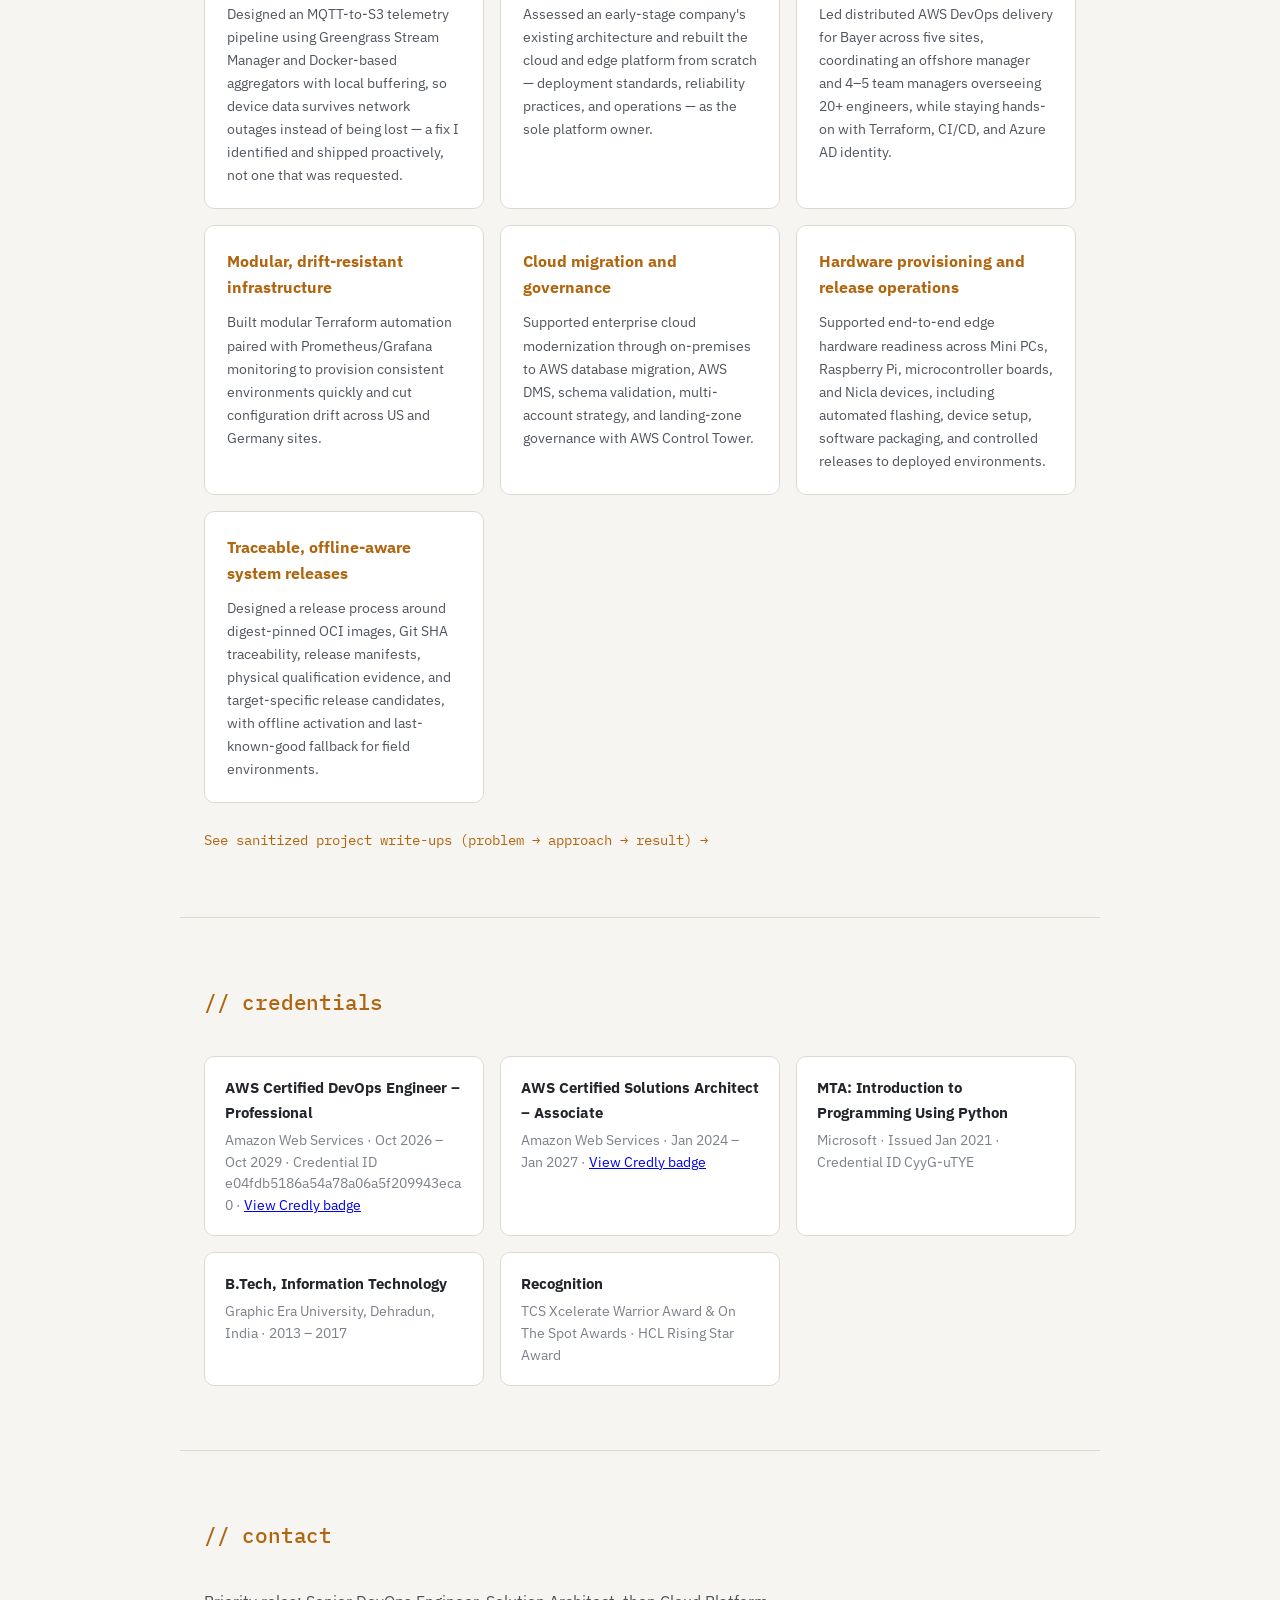
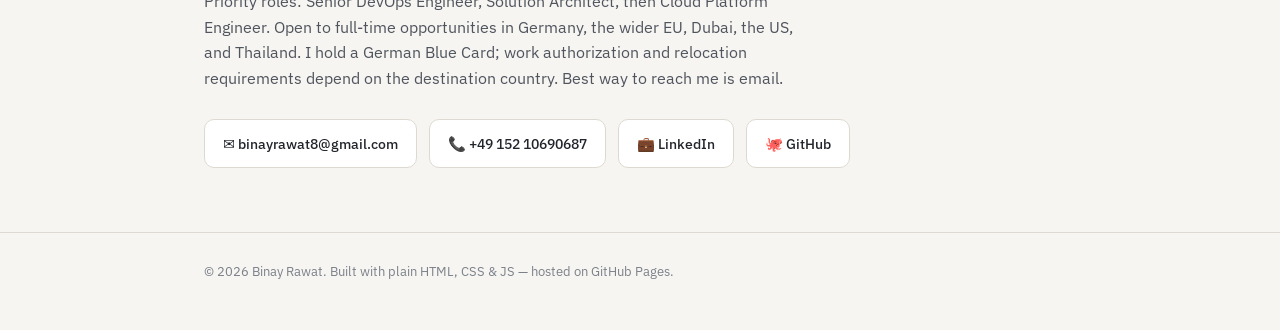
==== commit 9f4d7436: "Add AWS Certified DevOps Engineer – Professional Co-Authored-By: Claude Opus 5.5 <noreply@anthropic." ====
--- a/index.html
+++ b/index.html
@@ -85,7 +85,7 @@
       <div class="stat-row">
         <div class="stat"><strong>~9</strong><span>years in cloud &amp; DevOps</span></div>
         <div class="stat"><strong>4</strong><span>companies, 1 client engagement at Bayer scale</span></div>
-        <div class="stat"><strong>AWS SAA</strong><span>Solutions Architect – Associate</span></div>
+        <div class="stat"><strong>AWS Pro</strong><span>DevOps Engineer – Professional</span></div>
       </div>
     </div>
   </section>
@@ -296,6 +296,10 @@
   <section class="section wrap reveal">
     <h2 class="section-title"><span>// credentials</span></h2>
     <div class="cred-grid">
+      <div class="cred-card">
+        <h3>AWS Certified DevOps Engineer – Professional</h3>
+        <p>Amazon Web Services · Oct 2026 – Oct 2029 · Credential ID e04fdb5186a54a78a06a5f209943eca0 · <a href="https://www.credly.com/badges/2d1fe15c-fe96-43b9-b6c6-c3e65da7e980/linked_in_profile" target="_blank" rel="noopener">View Credly badge</a></p>
+      </div>
       <div class="cred-card">
         <h3>AWS Certified Solutions Architect – Associate</h3>
         <p>Amazon Web Services · Jan 2024 – Jan 2027 · <a href="https://www.credly.com/badges/c84c3b08-9a61-4615-9c9f-512601401d57/linked_in_profile" target="_blank" rel="noopener">View Credly badge</a></p>
--- a/style.css
+++ b/style.css
@@ -513,6 +513,7 @@
   color: var(--text-dimmer);
   font-size: 0.85rem;
   margin: 0;
+  overflow-wrap: anywhere;
 }
 
 /* Contact */
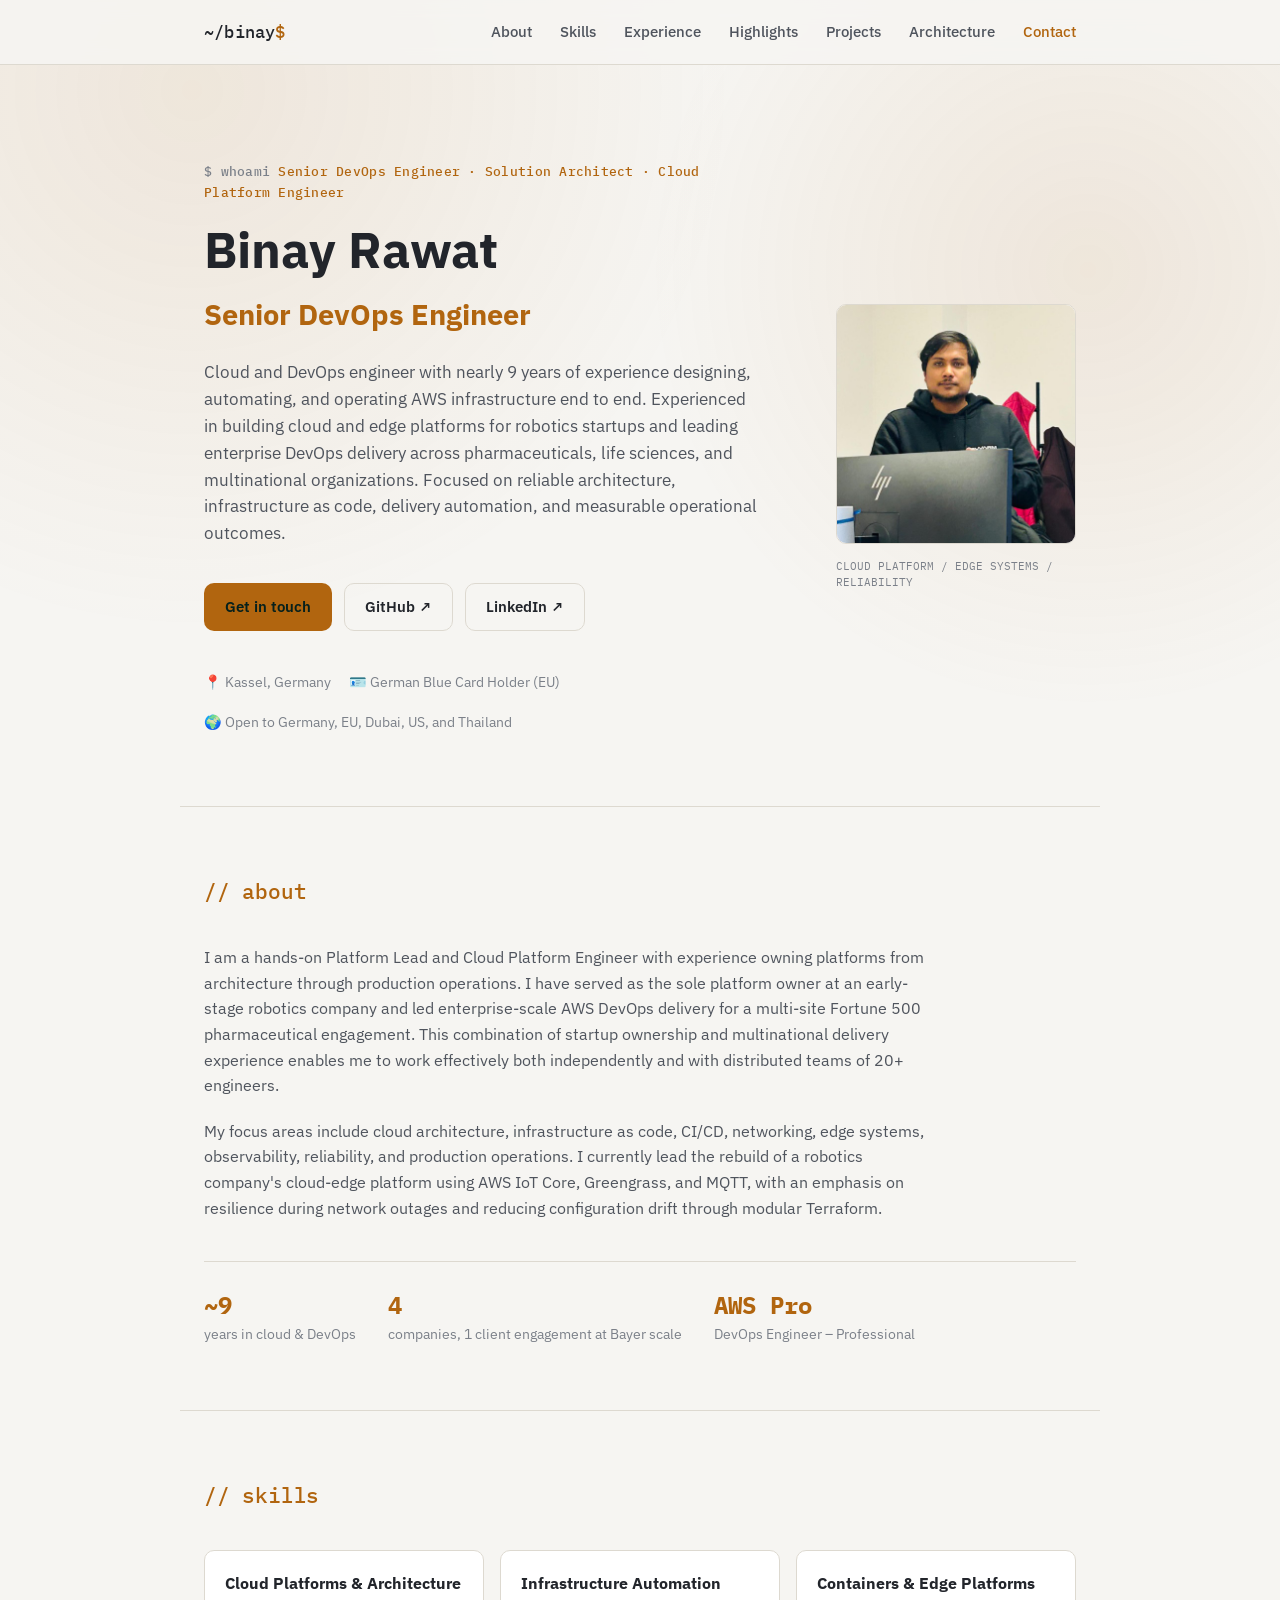
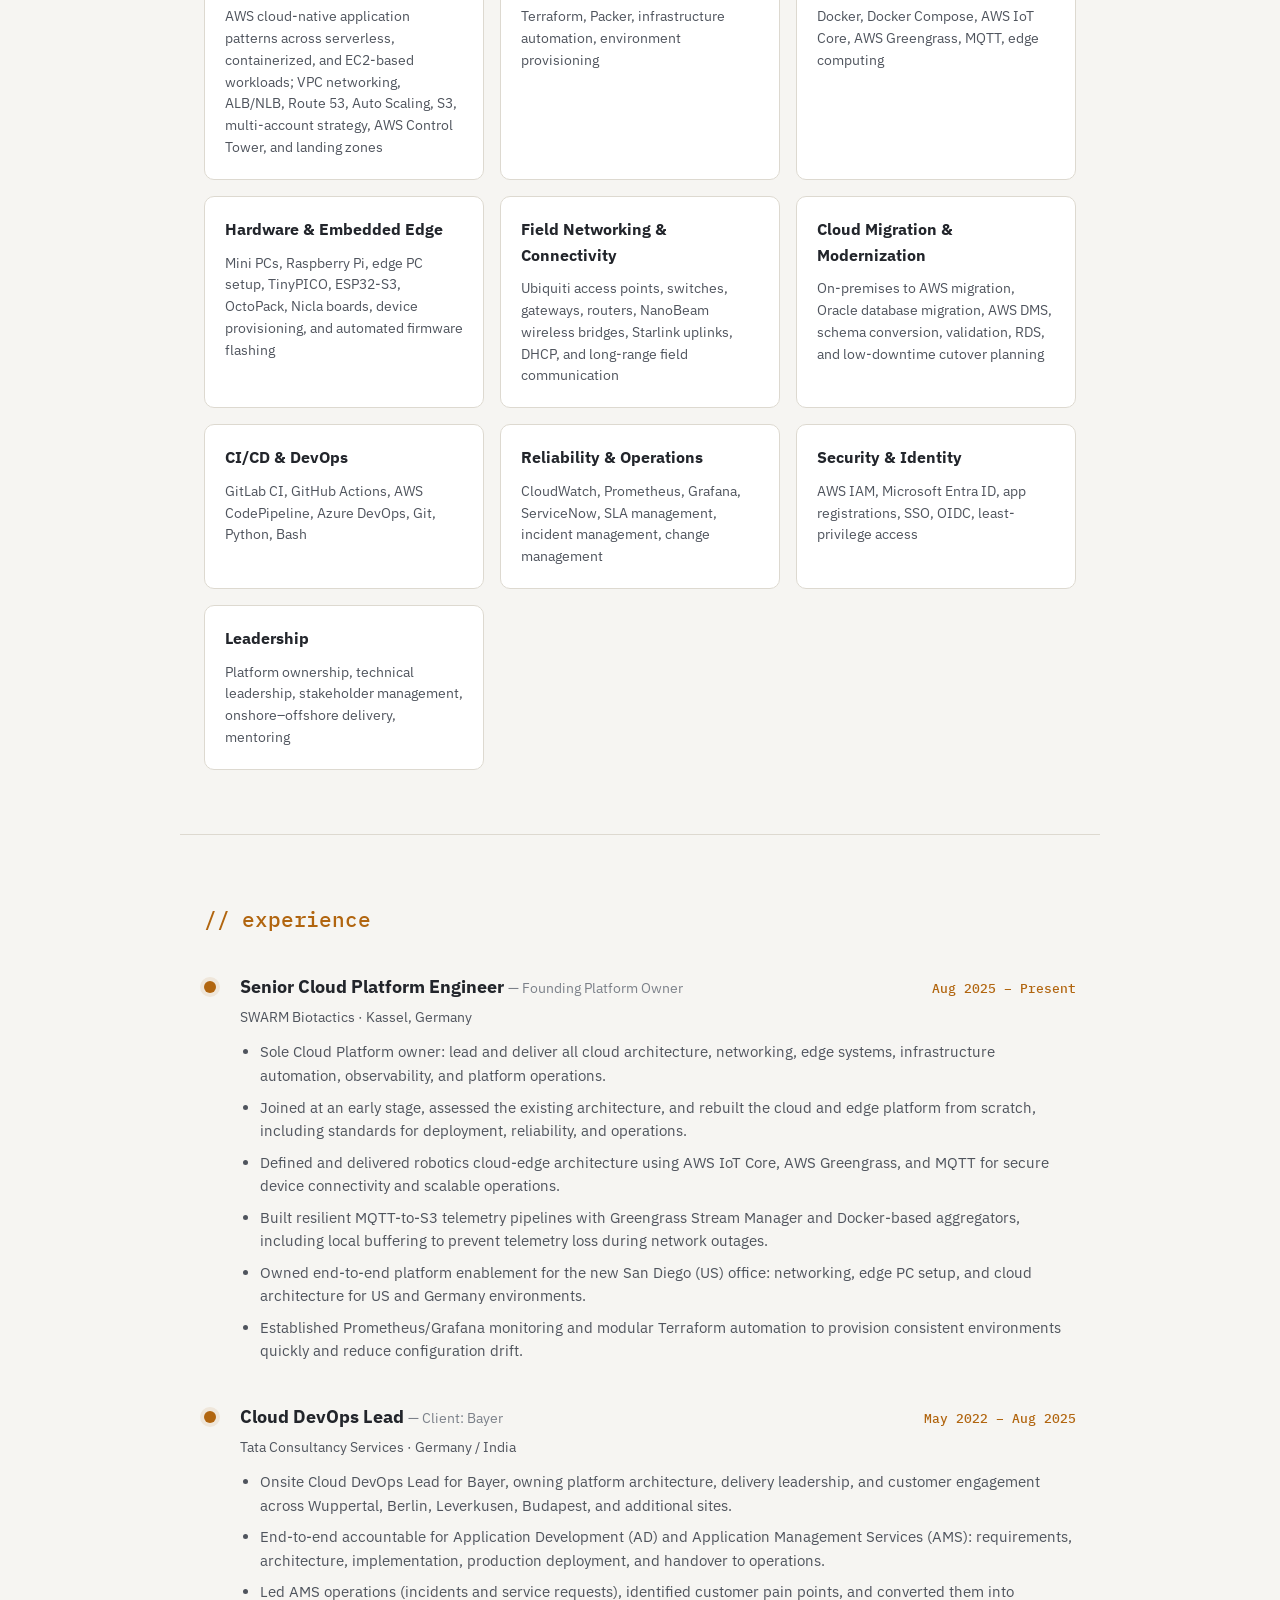
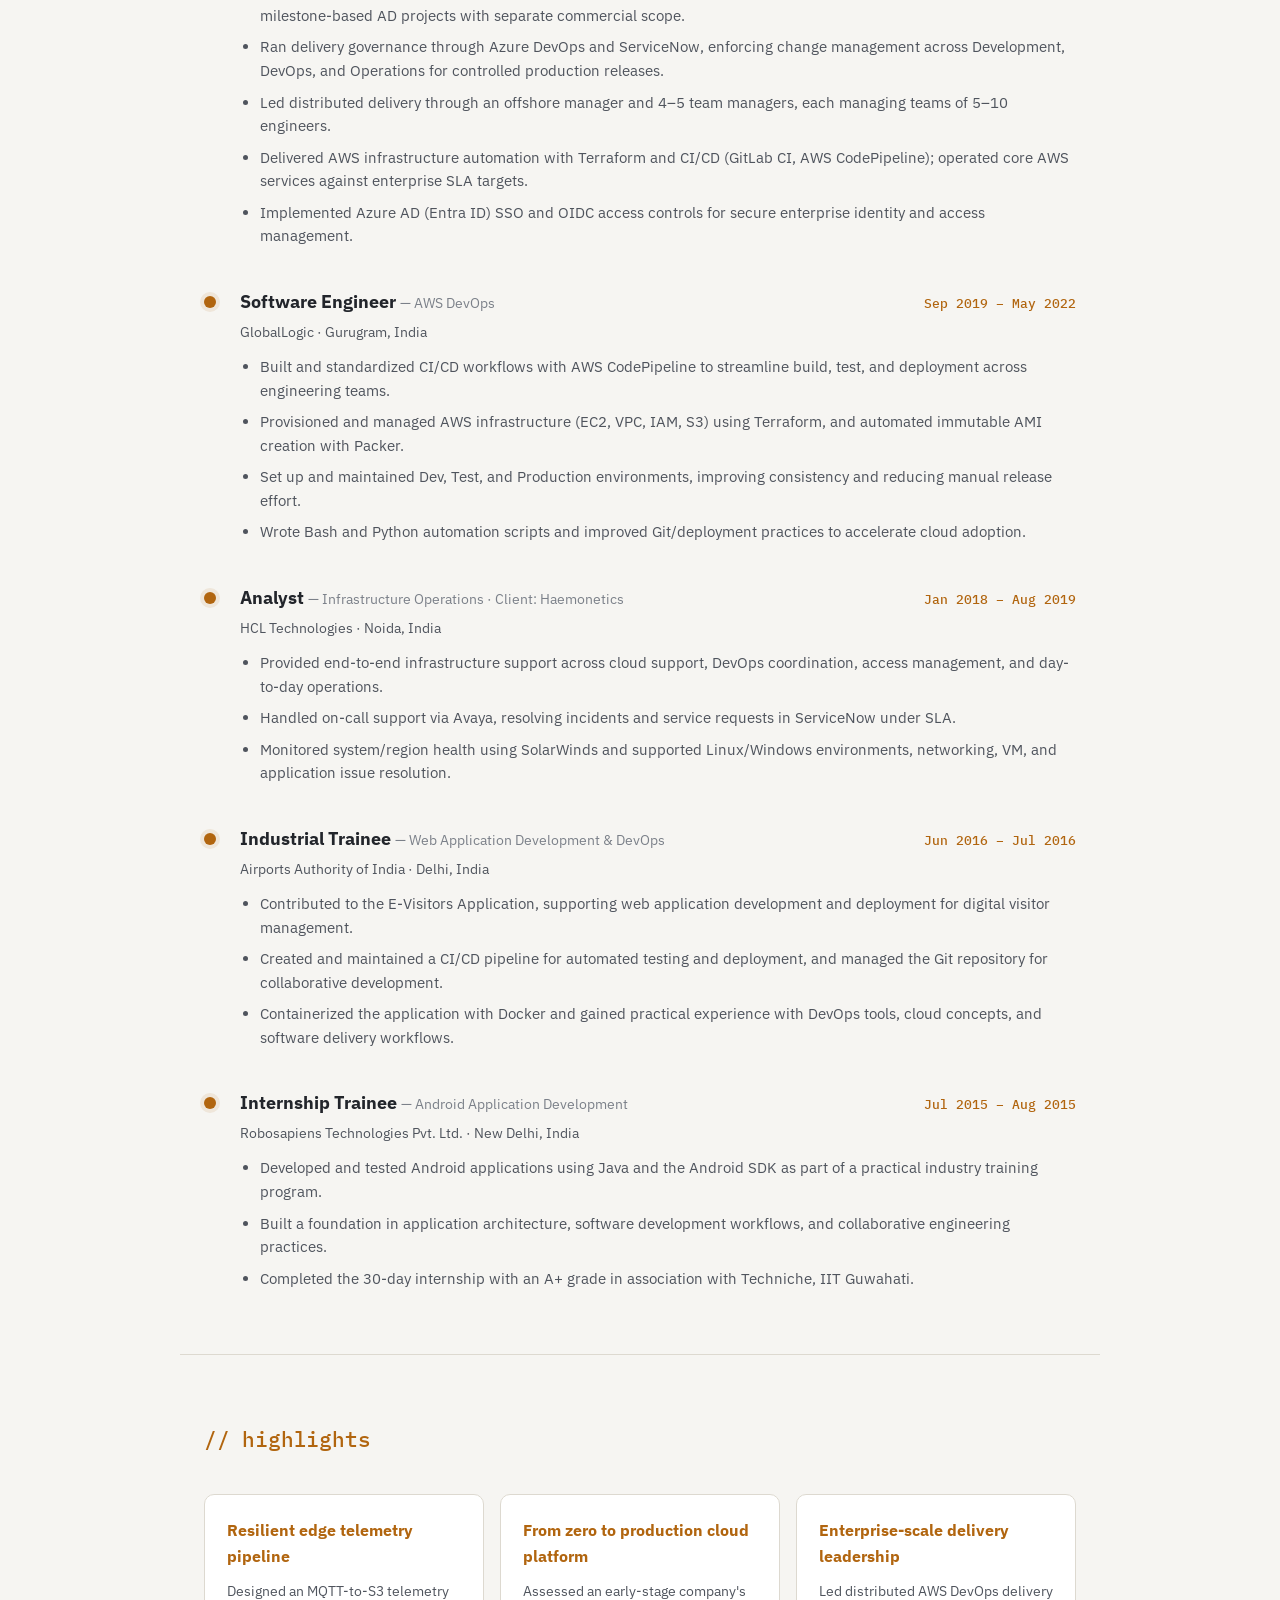
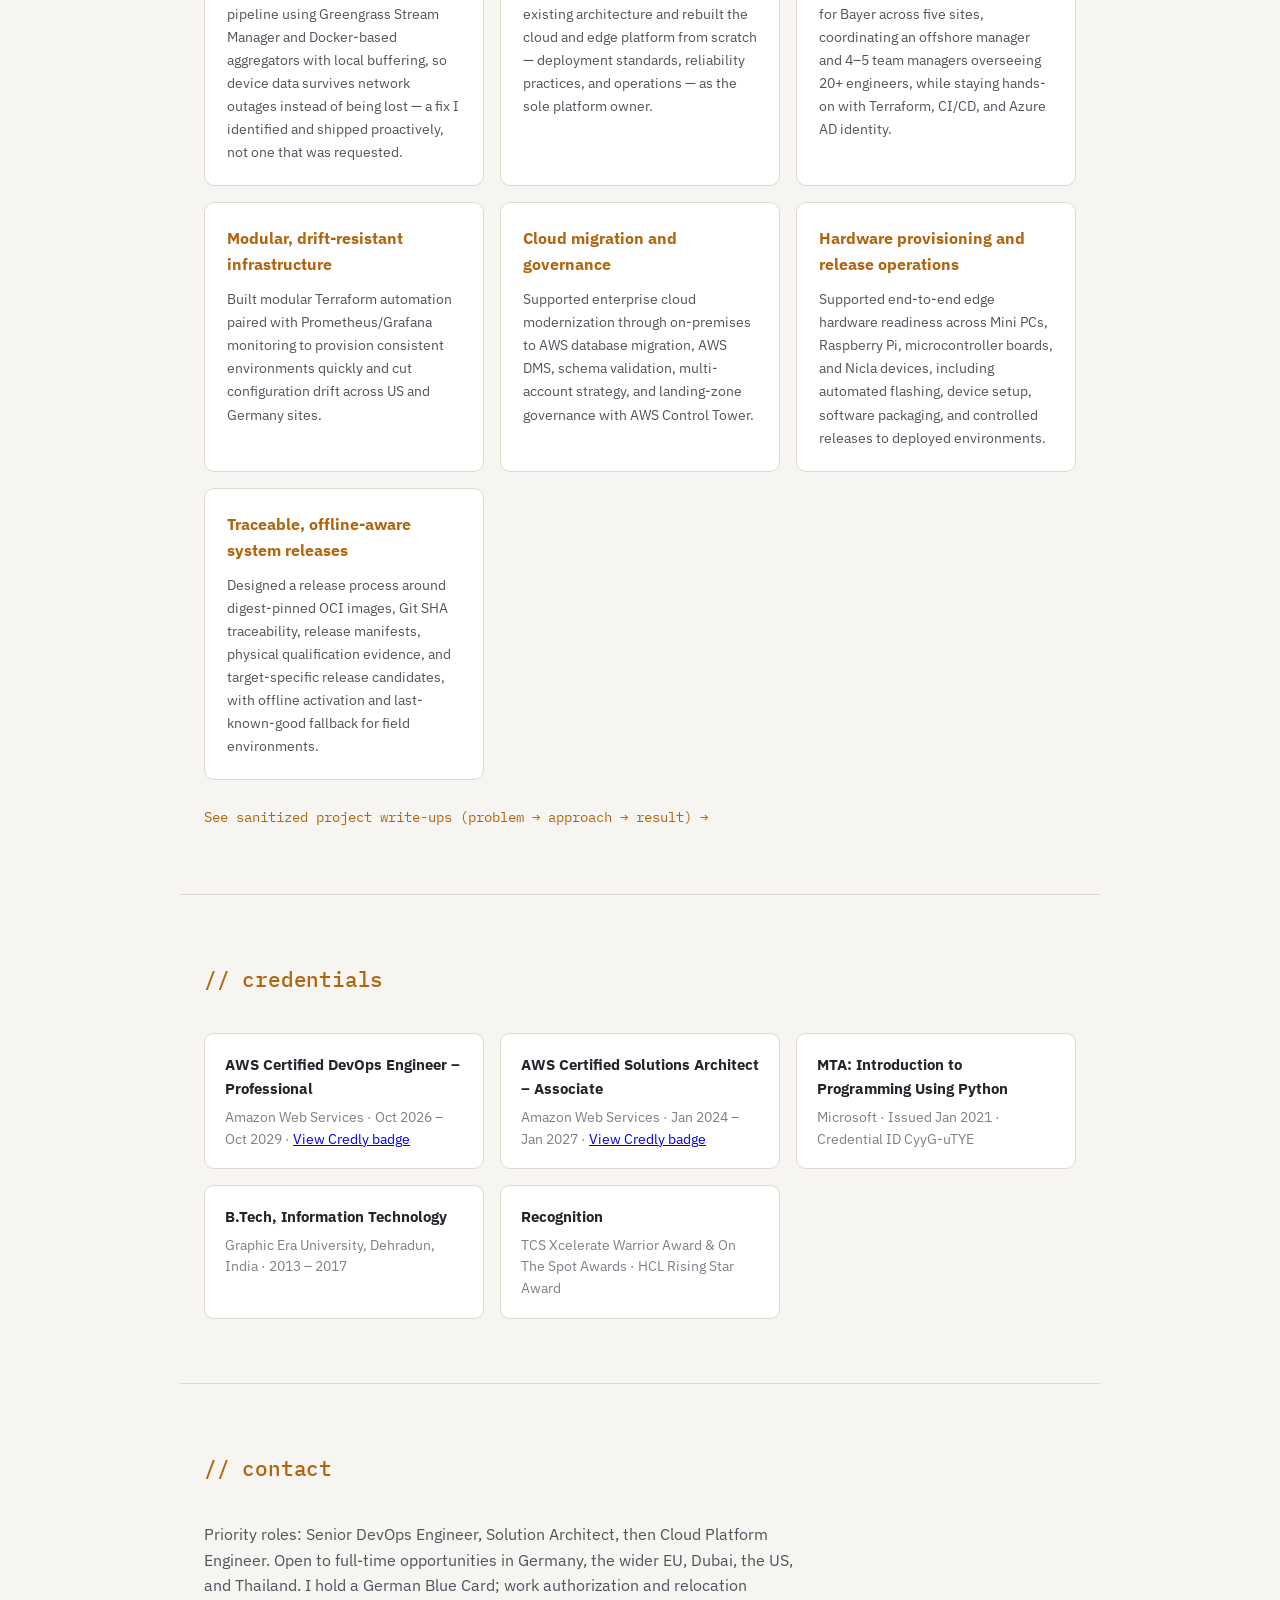
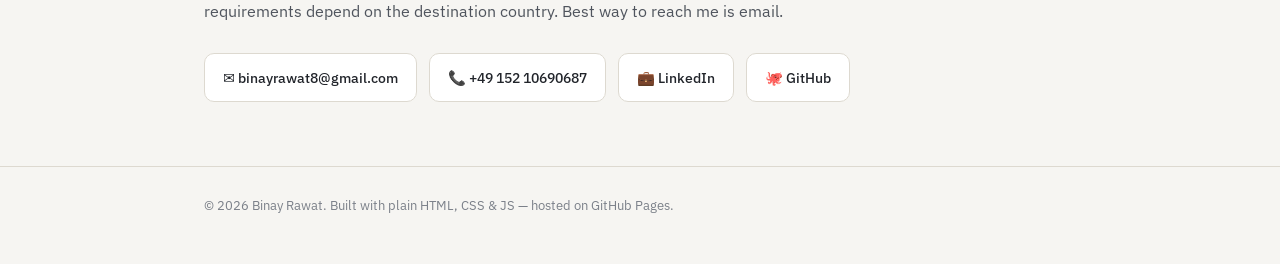
==== commit 31df54b3: "Polish portfolio: cert line, title, image, previews, a11y - Shorten DevOps Pro cert line to match th" ====
--- a/index.html
+++ b/index.html
@@ -3,8 +3,14 @@
 <head>
 <meta charset="UTF-8" />
 <meta name="viewport" content="width=device-width, initial-scale=1.0" />
-<title>Binay Rawat — Senior Cloud Platform Engineer</title>
-<meta name="description" content="Binay Rawat — Senior Cloud Platform Engineer. AWS, Terraform, CI/CD, platform reliability and edge computing." />
+<title>Binay Rawat — Senior DevOps Engineer</title>
+<meta name="description" content="Binay Rawat — Senior DevOps Engineer. AWS, Terraform, CI/CD, platform reliability and edge computing." />
+<meta property="og:type" content="website" />
+<meta property="og:title" content="Binay Rawat — Senior DevOps Engineer" />
+<meta property="og:description" content="Binay Rawat — Senior DevOps Engineer. AWS, Terraform, CI/CD, platform reliability and edge computing." />
+<meta property="og:url" content="https://binayrawat.github.io/" />
+<meta property="og:image" content="https://binayrawat.github.io/profile.jpg" />
+<meta name="twitter:card" content="summary" />
 <link rel="icon" href="data:image/svg+xml,<svg xmlns=%22http://www.w3.org/2000/svg%22 viewBox=%220 0 100 100%22><text y=%22.9em%22 font-size=%2290%22>☁️</text></svg>" />
 <link rel="preconnect" href="https://fonts.googleapis.com">
 <link rel="preconnect" href="https://fonts.gstatic.com" crossorigin>
@@ -59,7 +65,7 @@
     </div>
     <figure class="profile-portrait">
       <div class="portrait-fallback" aria-hidden="true">BR</div>
-      <img src="profile.png" alt="Portrait of Binay Rawat" />
+      <img src="profile.jpg" alt="Portrait of Binay Rawat" width="480" height="480" />
       <figcaption>cloud platform / edge systems / reliability</figcaption>
     </figure>
   </section>
@@ -298,7 +304,7 @@
     <div class="cred-grid">
       <div class="cred-card">
         <h3>AWS Certified DevOps Engineer – Professional</h3>
-        <p>Amazon Web Services · Oct 2026 – Oct 2029 · Credential ID e04fdb5186a54a78a06a5f209943eca0 · <a href="https://www.credly.com/badges/2d1fe15c-fe96-43b9-b6c6-c3e65da7e980/linked_in_profile" target="_blank" rel="noopener">View Credly badge</a></p>
+        <p>Amazon Web Services · Oct 2026 – Oct 2029 · <a href="https://www.credly.com/badges/2d1fe15c-fe96-43b9-b6c6-c3e65da7e980/linked_in_profile" target="_blank" rel="noopener">View Credly badge</a></p>
       </div>
       <div class="cred-card">
         <h3>AWS Certified Solutions Architect – Associate</h3>
--- a/style.css
+++ b/style.css
@@ -172,6 +172,7 @@
 .profile-portrait img {
   display: block;
   width: 100%;
+  height: auto;
   aspect-ratio: 1;
   object-fit: cover;
   object-position: center top;
@@ -199,7 +200,8 @@
   line-height: 1.5;
   text-transform: uppercase;
 }
-}
+.hero--simple { display: block; }
+.hero.hero--simple h1 { max-width: 24ch; }
 .eyebrow {
   font-family: var(--font-mono);
   color: var(--accent);
@@ -208,7 +210,7 @@
   letter-spacing: 0.02em;
   margin: 0 0 18px;
 }
-.eyebrow::before { content: "$ whoami "; color: var(--text-dimmer); }
+.hero-copy .eyebrow::before { content: "$ whoami "; color: var(--text-dimmer); }
 .hero h1 {
   font-family: var(--font-display);
   font-size: clamp(2rem, 5vw, 3.1rem);
@@ -487,6 +489,8 @@
 }
 .flow-arrow {
   align-self: center;
+  flex-shrink: 0;
+  white-space: nowrap;
   color: var(--accent);
   font-family: var(--font-mono);
   font-size: 1.2rem;
@@ -513,7 +517,6 @@
   color: var(--text-dimmer);
   font-size: 0.85rem;
   margin: 0;
-  overflow-wrap: anywhere;
 }
 
 /* Contact */
@@ -575,6 +578,11 @@
   overflow-x: auto;
   margin: 0 0 4px;
 }
+:not(pre) > code {
+  font-family: var(--font-mono);
+  font-size: 0.88em;
+  color: var(--text);
+}
 pre code {
   font-family: var(--font-mono);
   font-size: 0.82rem;
@@ -608,13 +616,13 @@
   padding: 3px 10px;
 }
 
-/* Reveal animation */
-.reveal {
+/* Reveal animation (only when JS is running, so content stays visible without it) */
+.js .reveal {
   opacity: 0;
   transform: translateY(16px);
   transition: opacity 0.6s ease, transform 0.6s ease;
 }
-.reveal.is-visible {
+.js .reveal.is-visible {
   opacity: 1;
   transform: translateY(0);
 }
@@ -633,9 +641,14 @@
     gap: 0;
     padding: 8px 24px 16px;
     transform: translateY(-130%);
+    visibility: hidden;
+    transition: transform 0.2s ease, visibility 0s linear 0.2s;
+  }
+  .nav.is-open {
+    transform: translateY(0);
+    visibility: visible;
     transition: transform 0.2s ease;
   }
-  .nav.is-open { transform: translateY(0); }
   .nav a {
     padding: 12px 0;
     width: 100%;
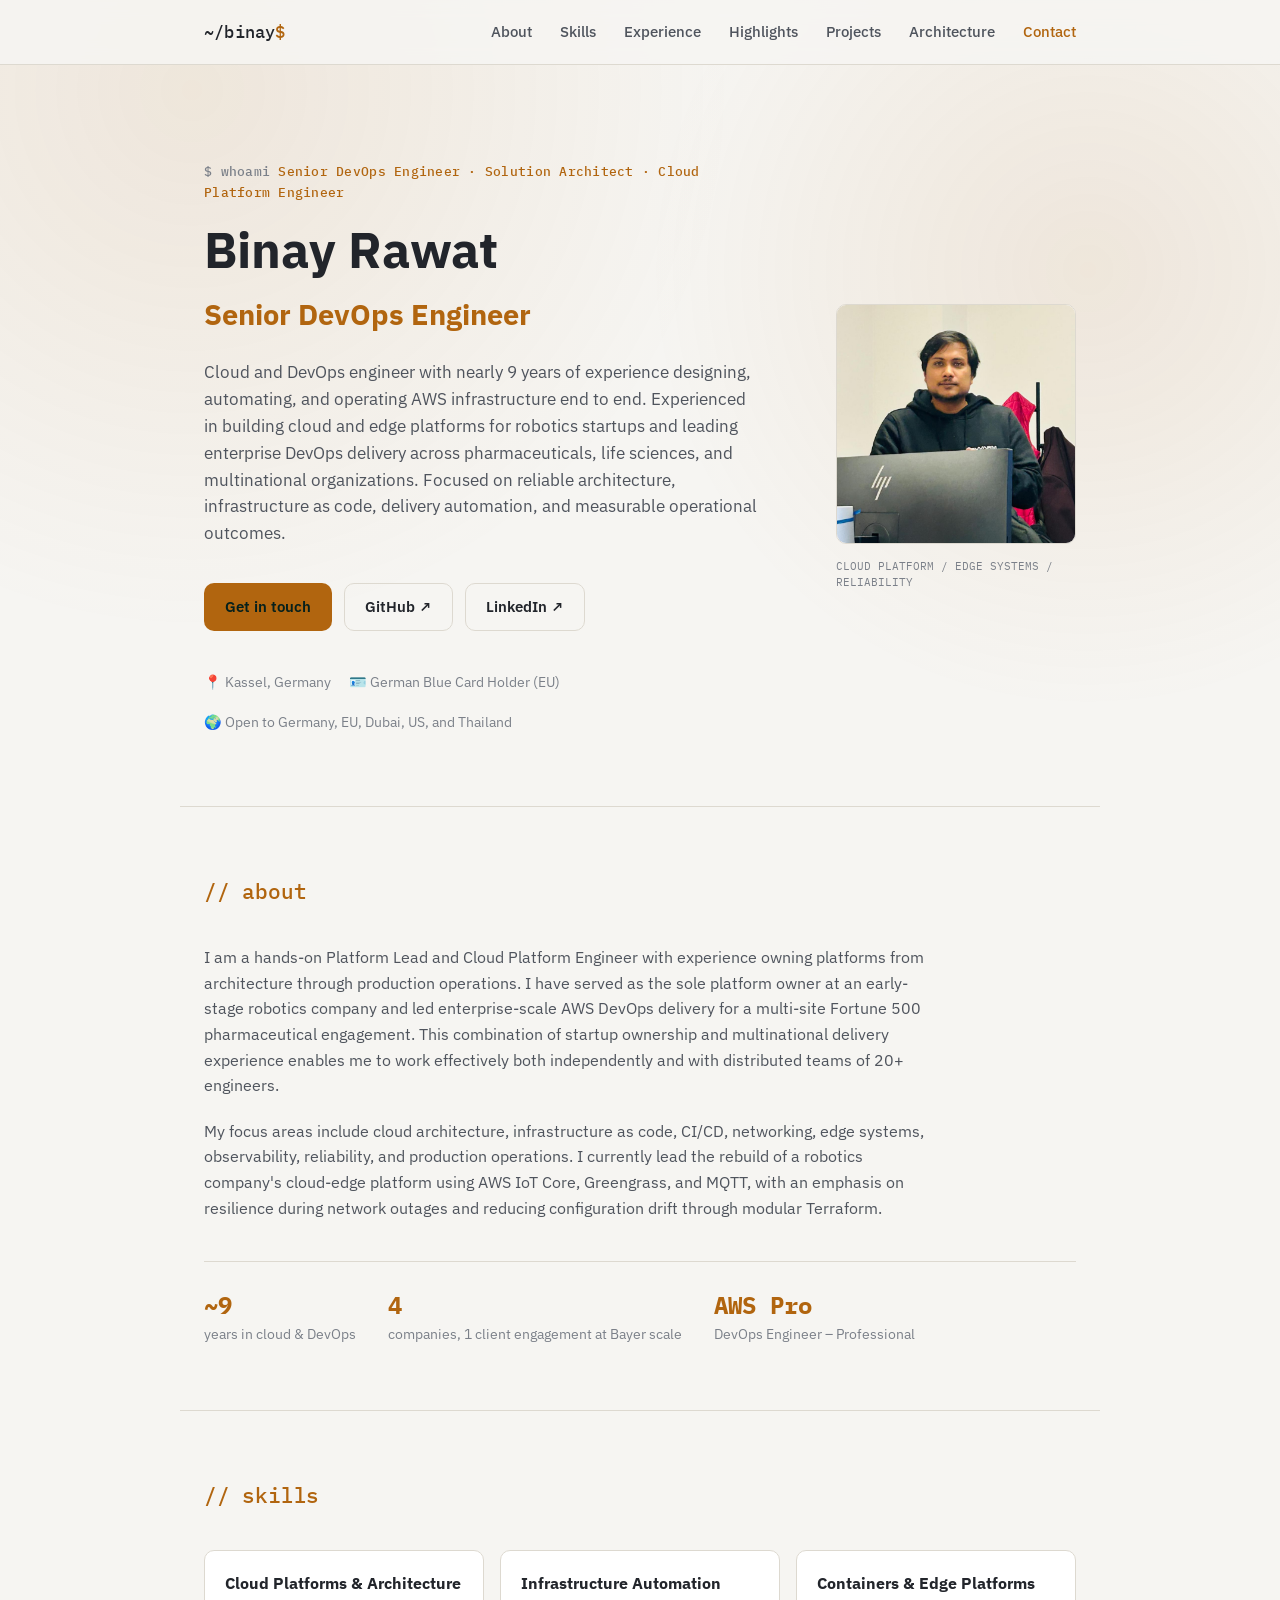
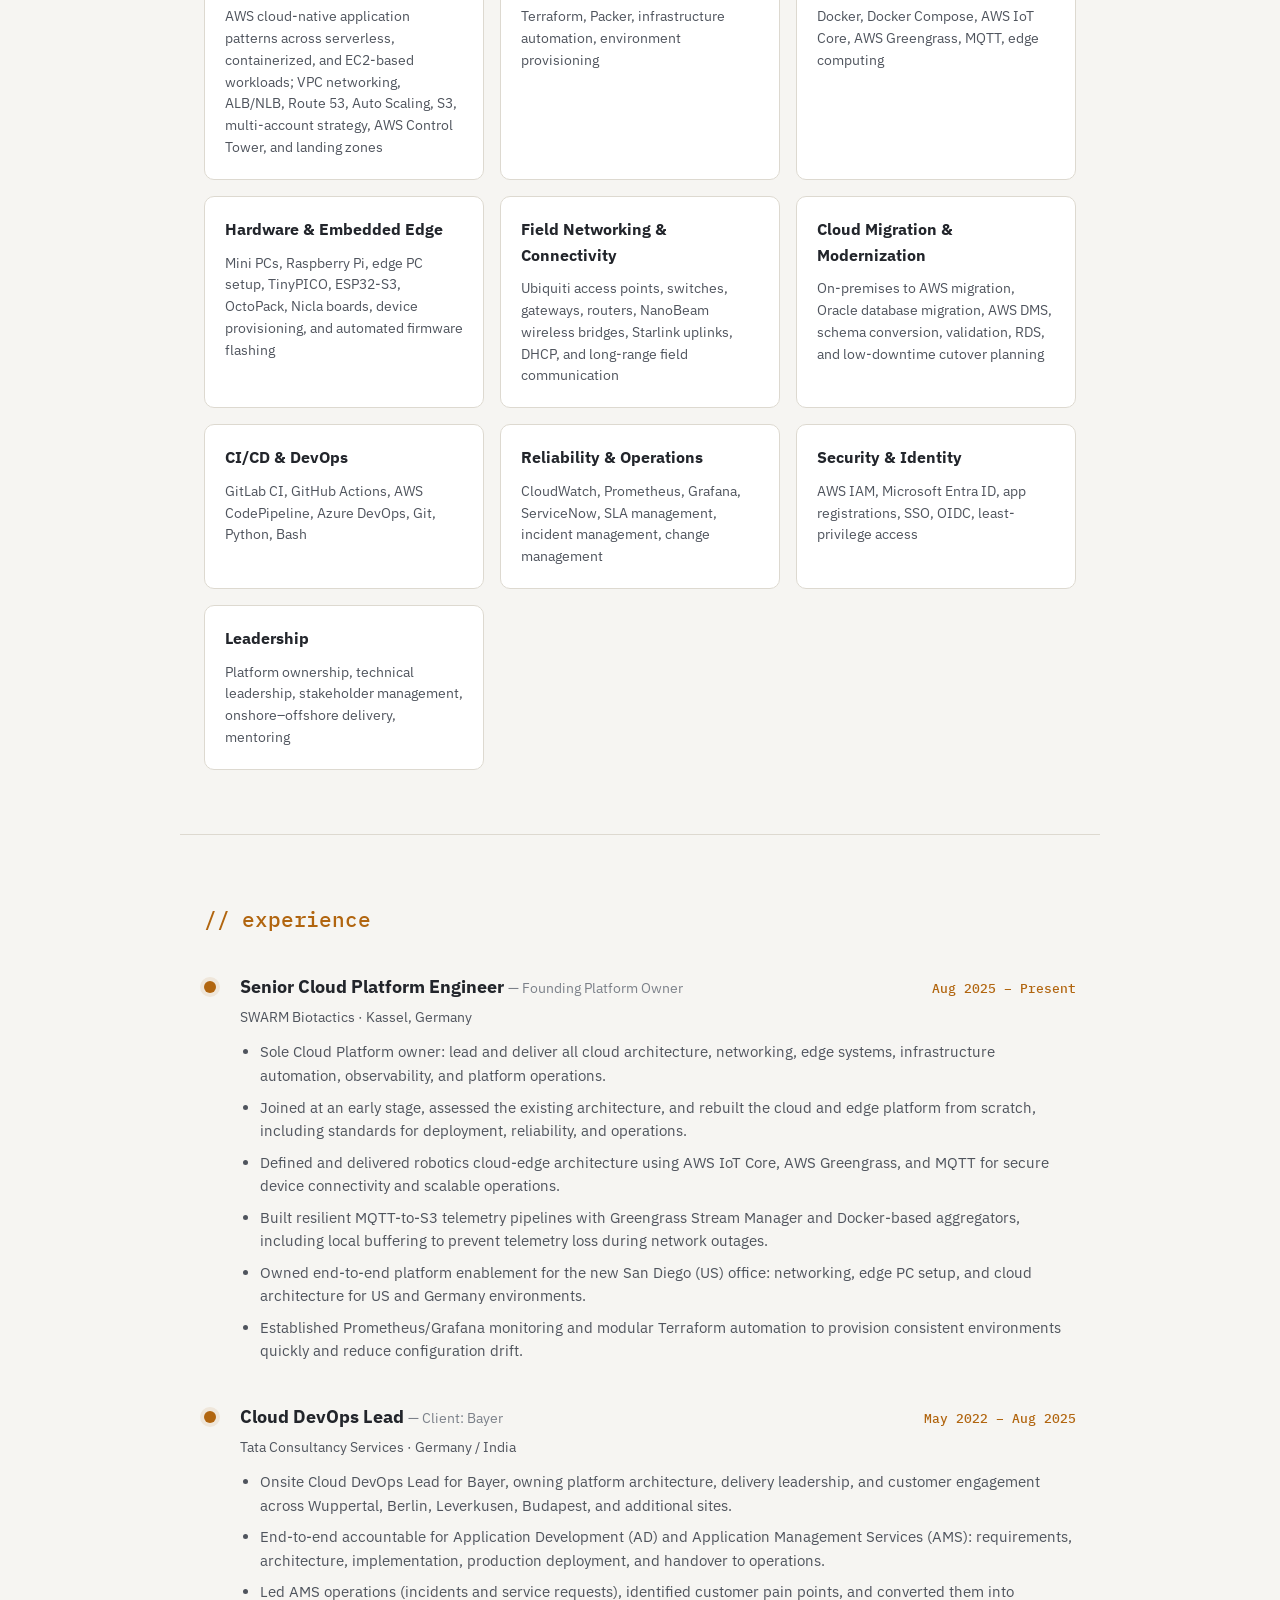
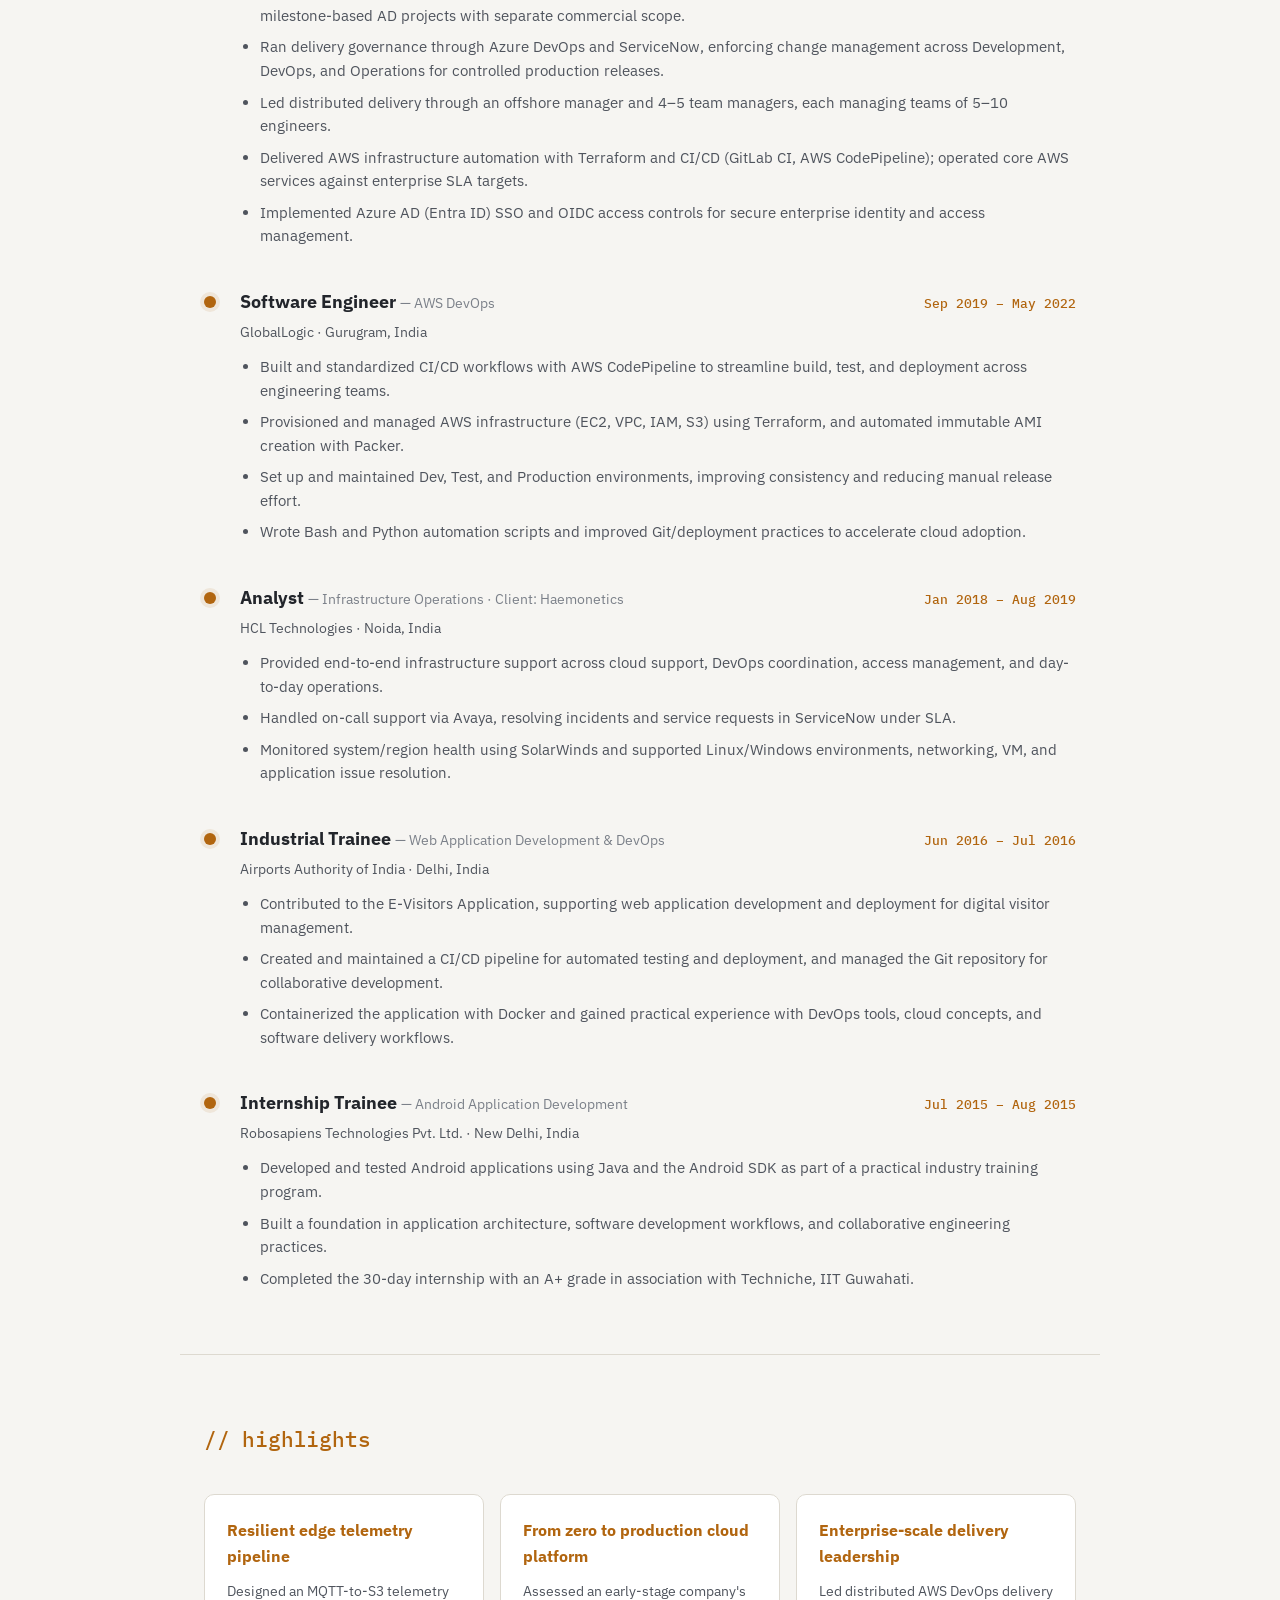
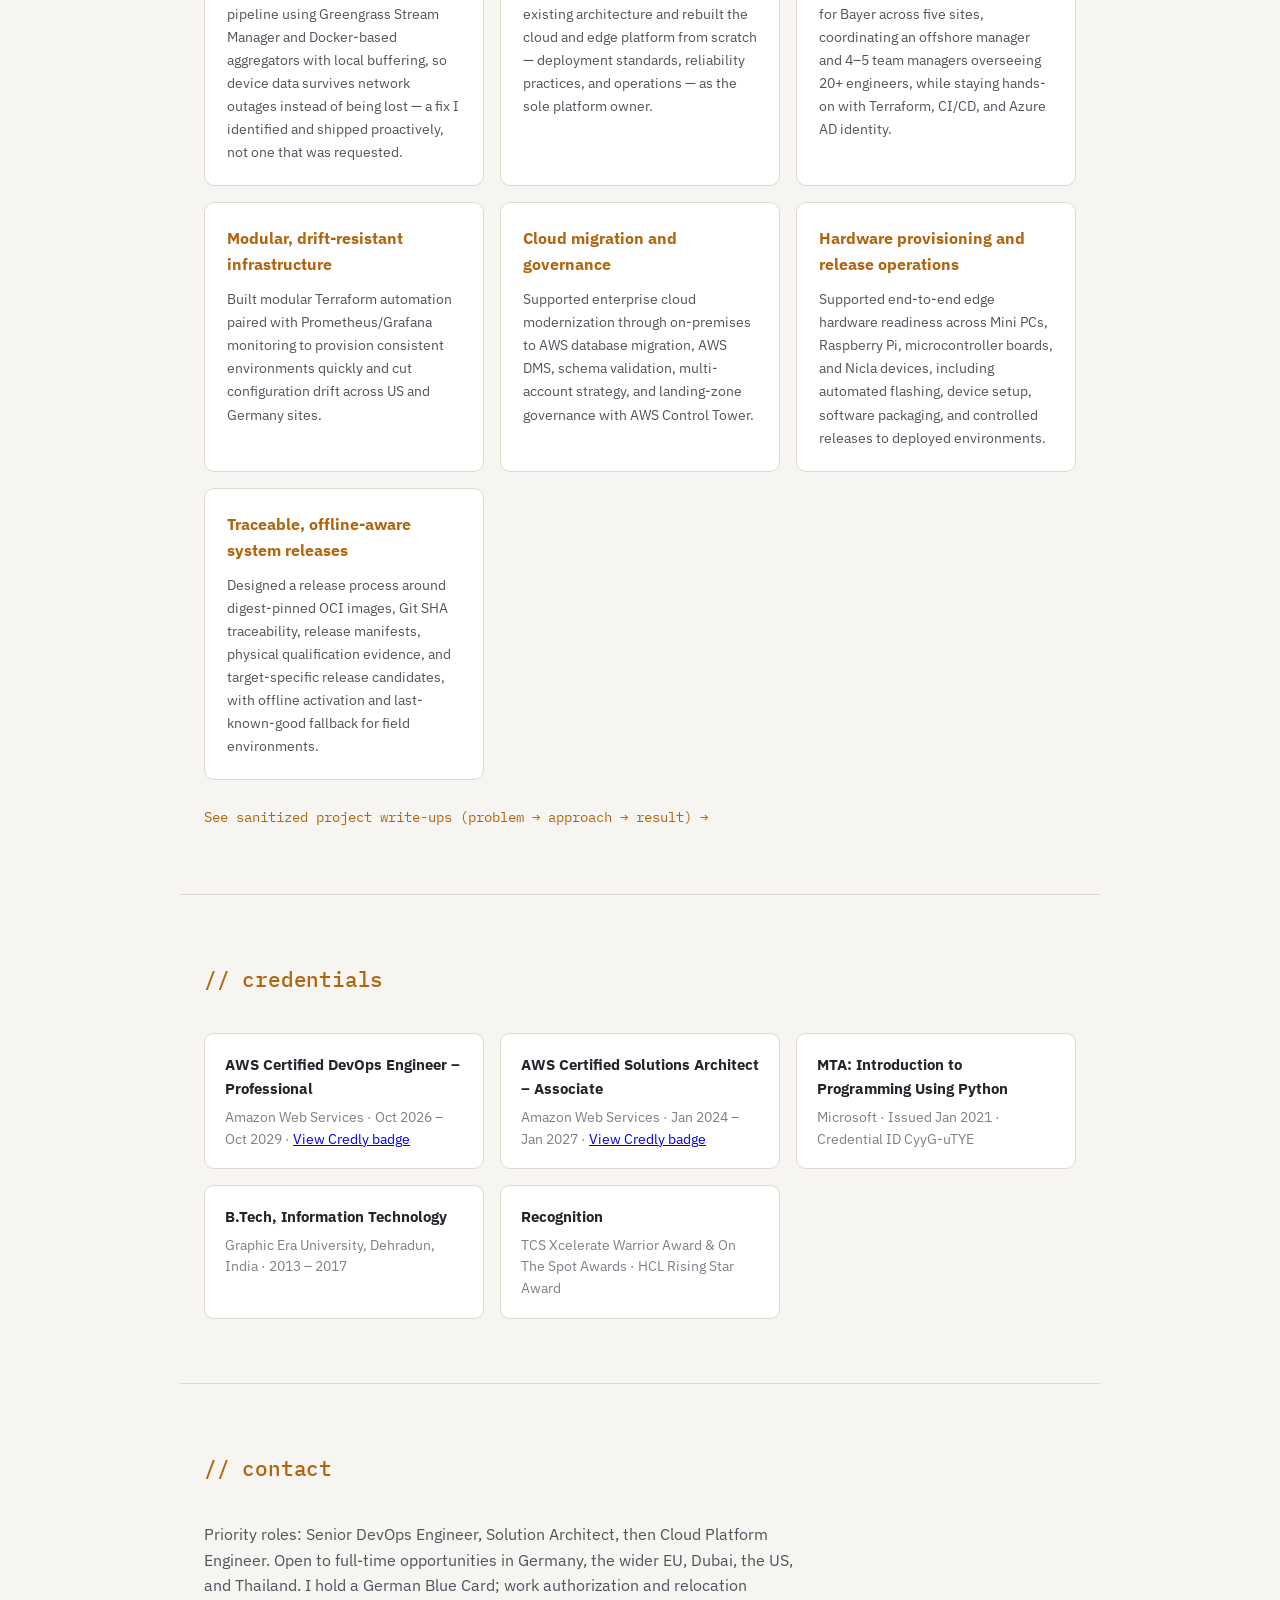
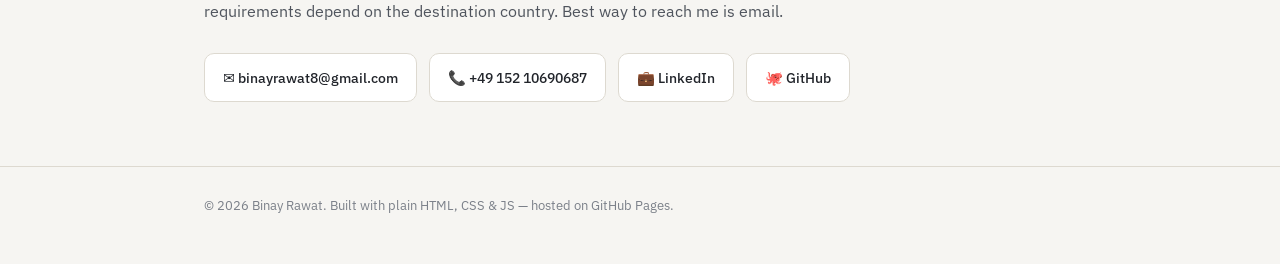
==== commit 7e491191: "Restore original profile photo Co-Authored-By: Claude Opus 5.5 <noreply@anthropic.com>" ====
--- a/index.html
+++ b/index.html
@@ -9,7 +9,7 @@
 <meta property="og:title" content="Binay Rawat — Senior DevOps Engineer" />
 <meta property="og:description" content="Binay Rawat — Senior DevOps Engineer. AWS, Terraform, CI/CD, platform reliability and edge computing." />
 <meta property="og:url" content="https://binayrawat.github.io/" />
-<meta property="og:image" content="https://binayrawat.github.io/profile.jpg" />
+<meta property="og:image" content="https://binayrawat.github.io/profile.png" />
 <meta name="twitter:card" content="summary" />
 <link rel="icon" href="data:image/svg+xml,<svg xmlns=%22http://www.w3.org/2000/svg%22 viewBox=%220 0 100 100%22><text y=%22.9em%22 font-size=%2290%22>☁️</text></svg>" />
 <link rel="preconnect" href="https://fonts.googleapis.com">
@@ -65,7 +65,7 @@
     </div>
     <figure class="profile-portrait">
       <div class="portrait-fallback" aria-hidden="true">BR</div>
-      <img src="profile.jpg" alt="Portrait of Binay Rawat" width="480" height="480" />
+      <img src="profile.png" alt="Portrait of Binay Rawat" />
       <figcaption>cloud platform / edge systems / reliability</figcaption>
     </figure>
   </section>
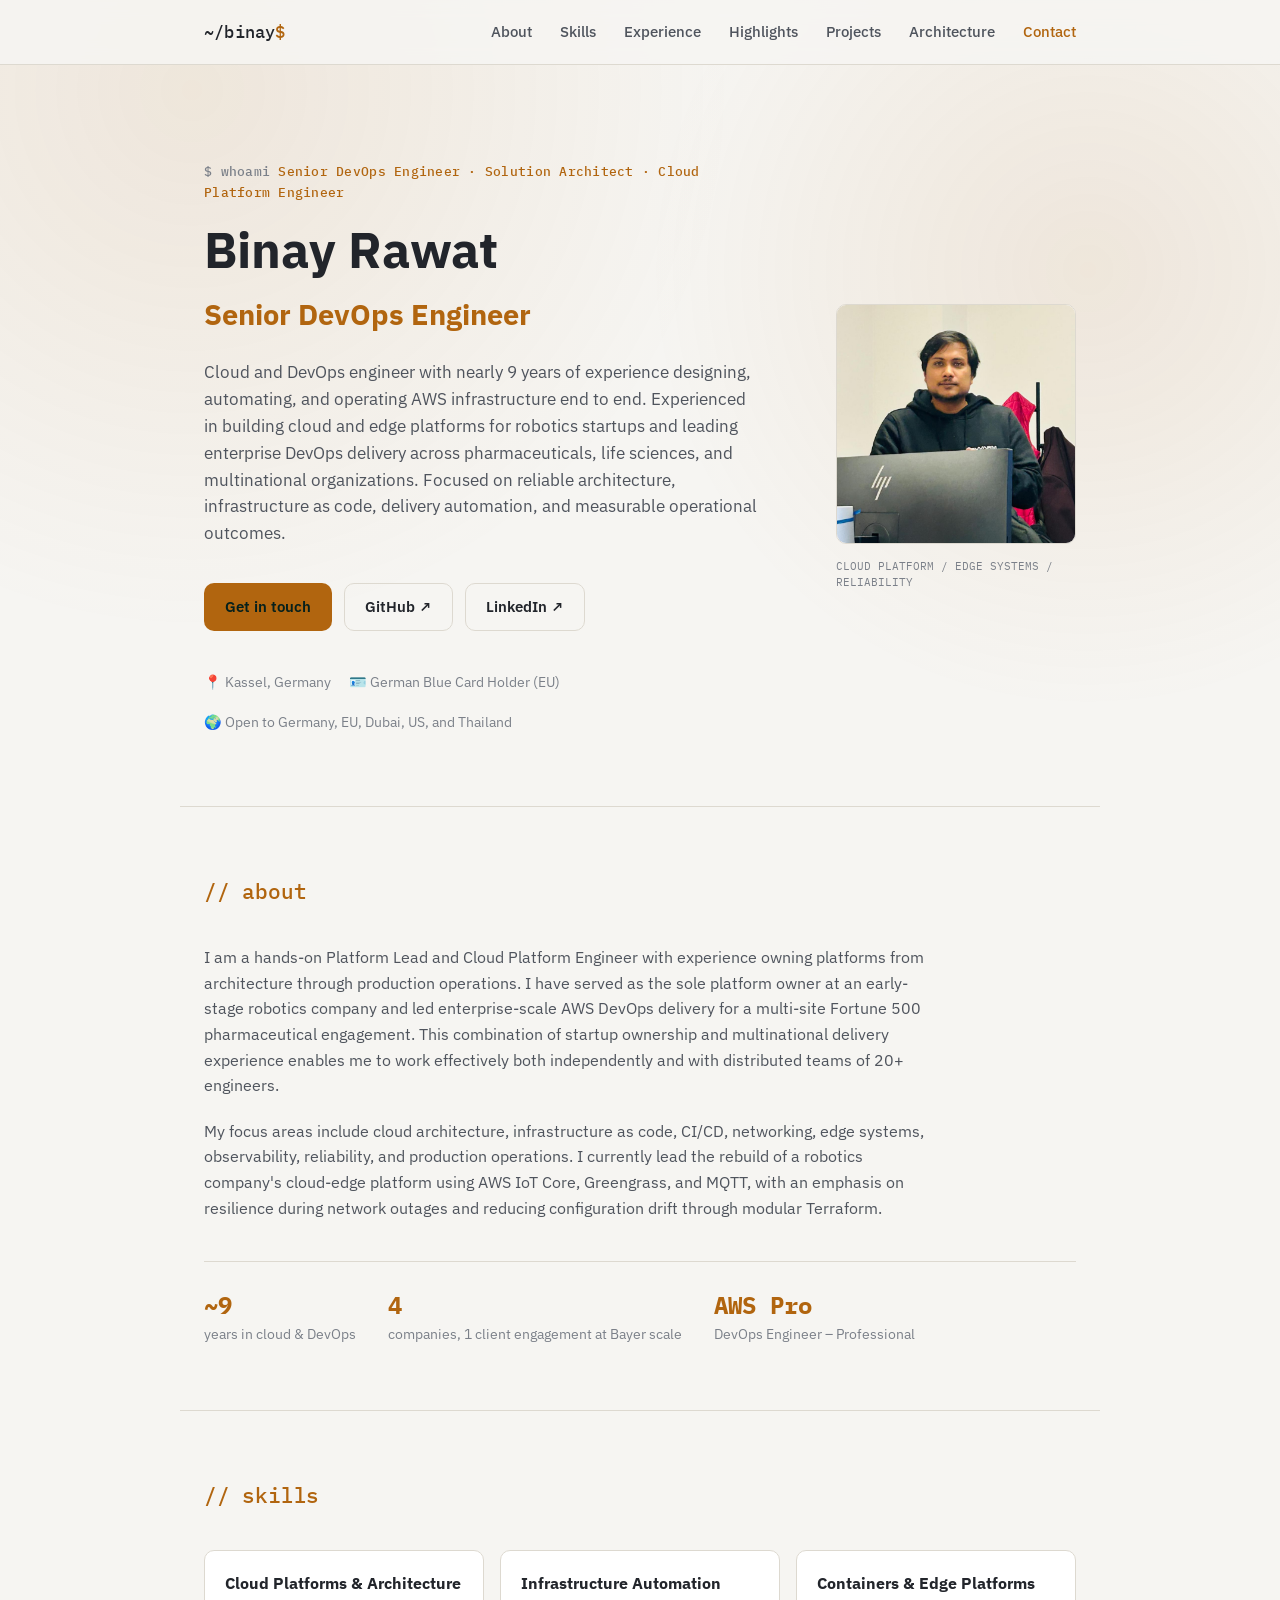
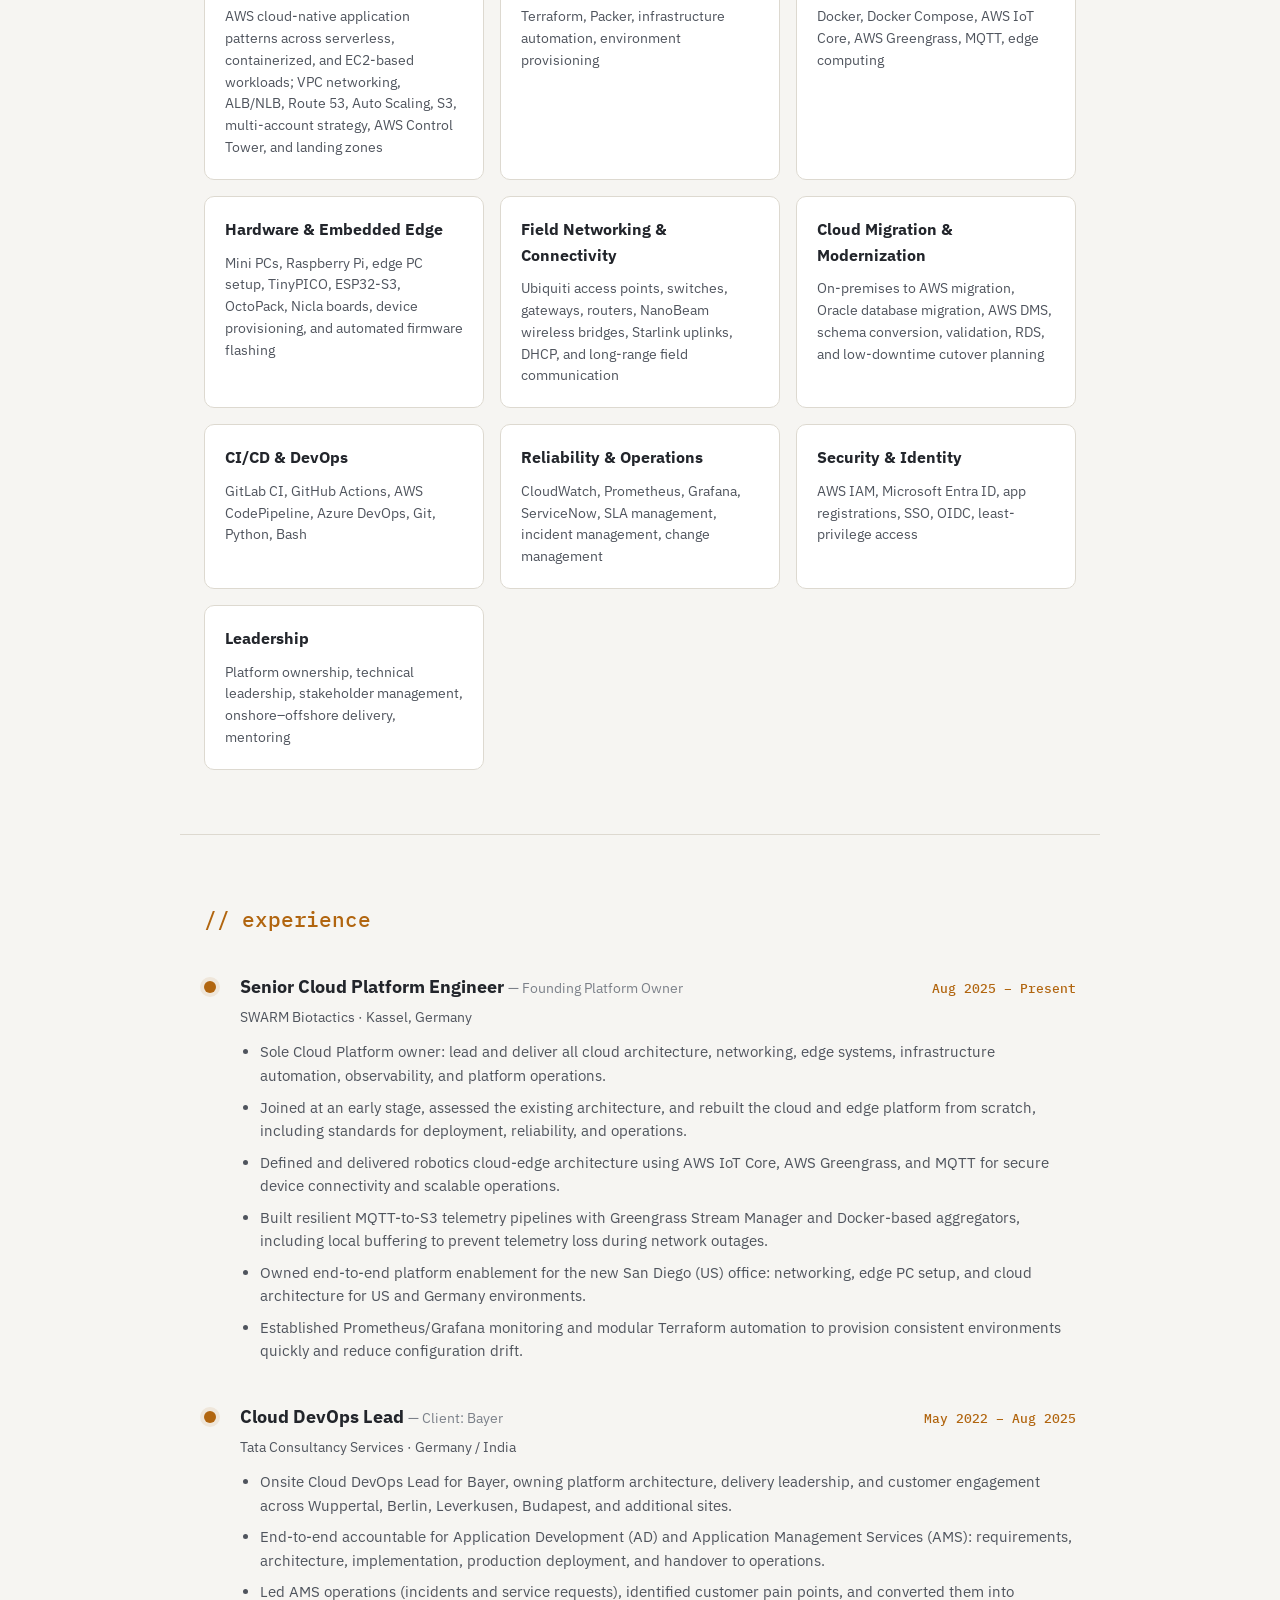
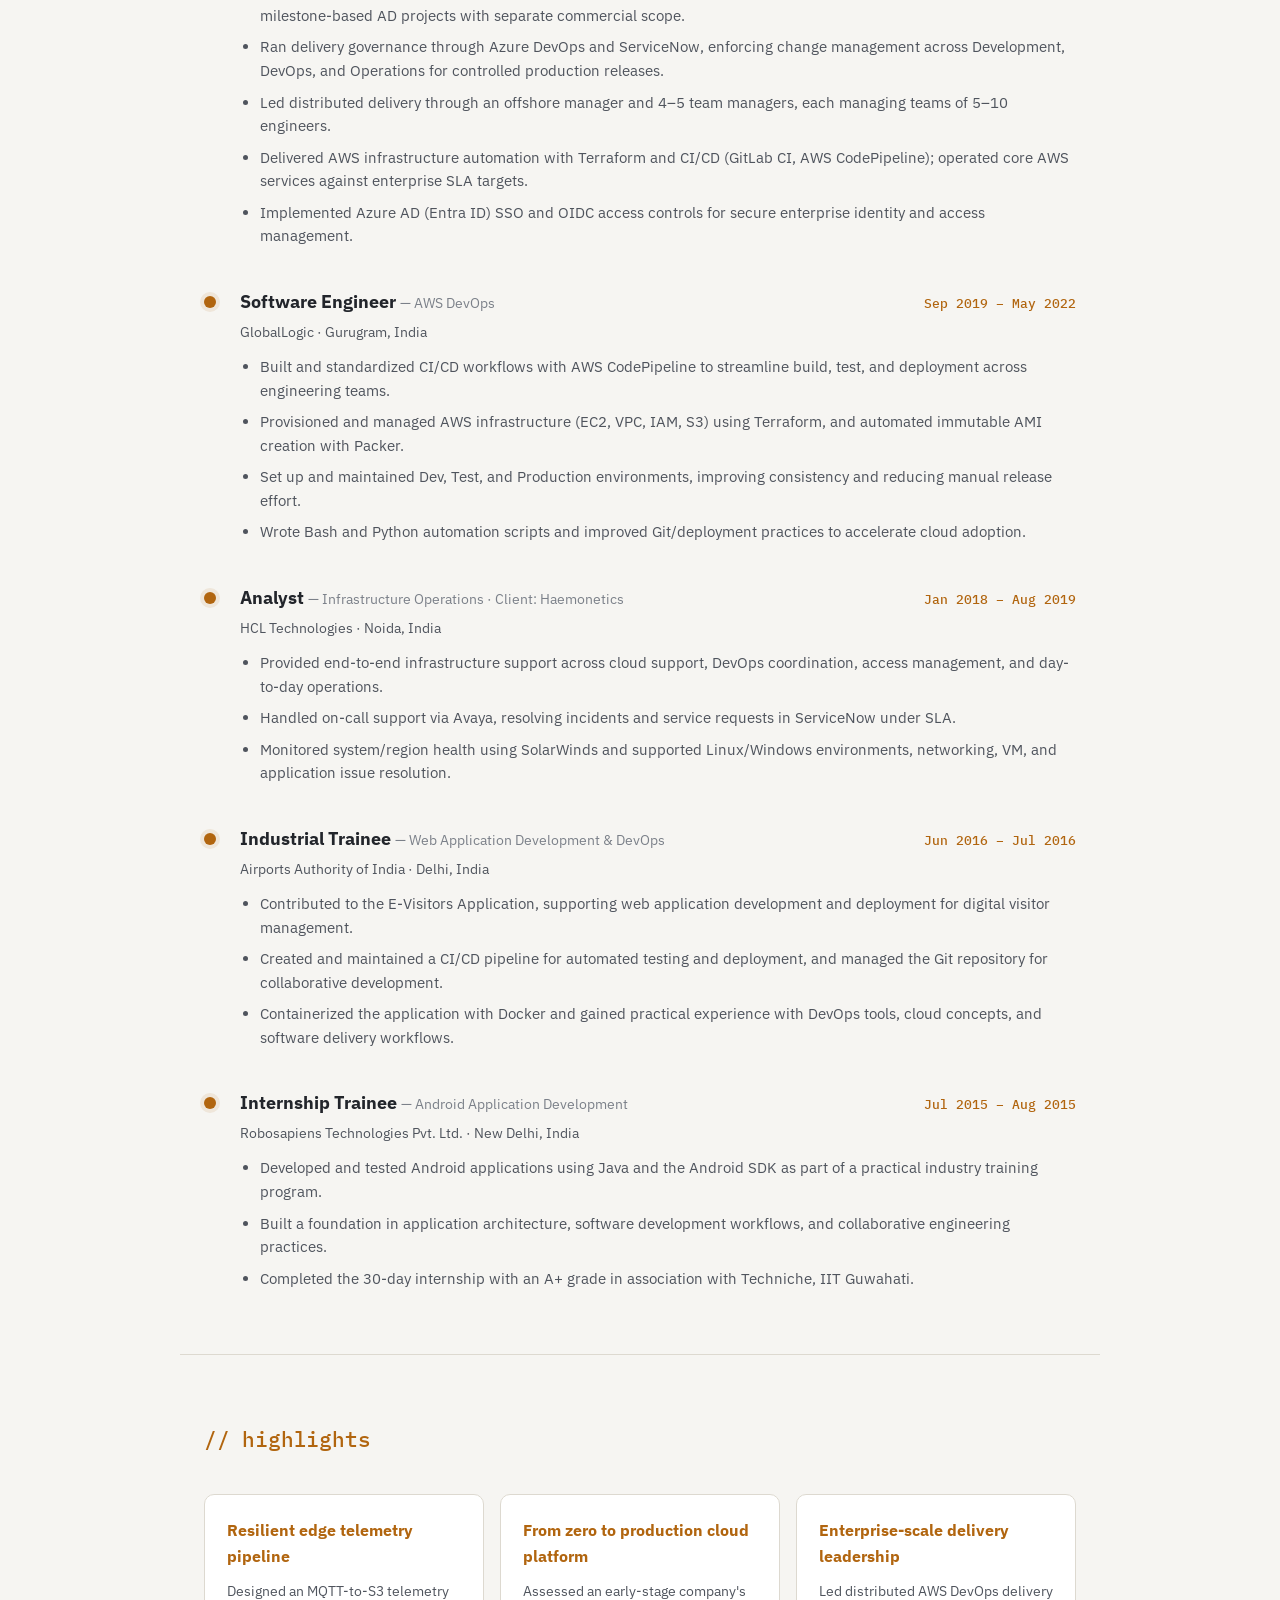
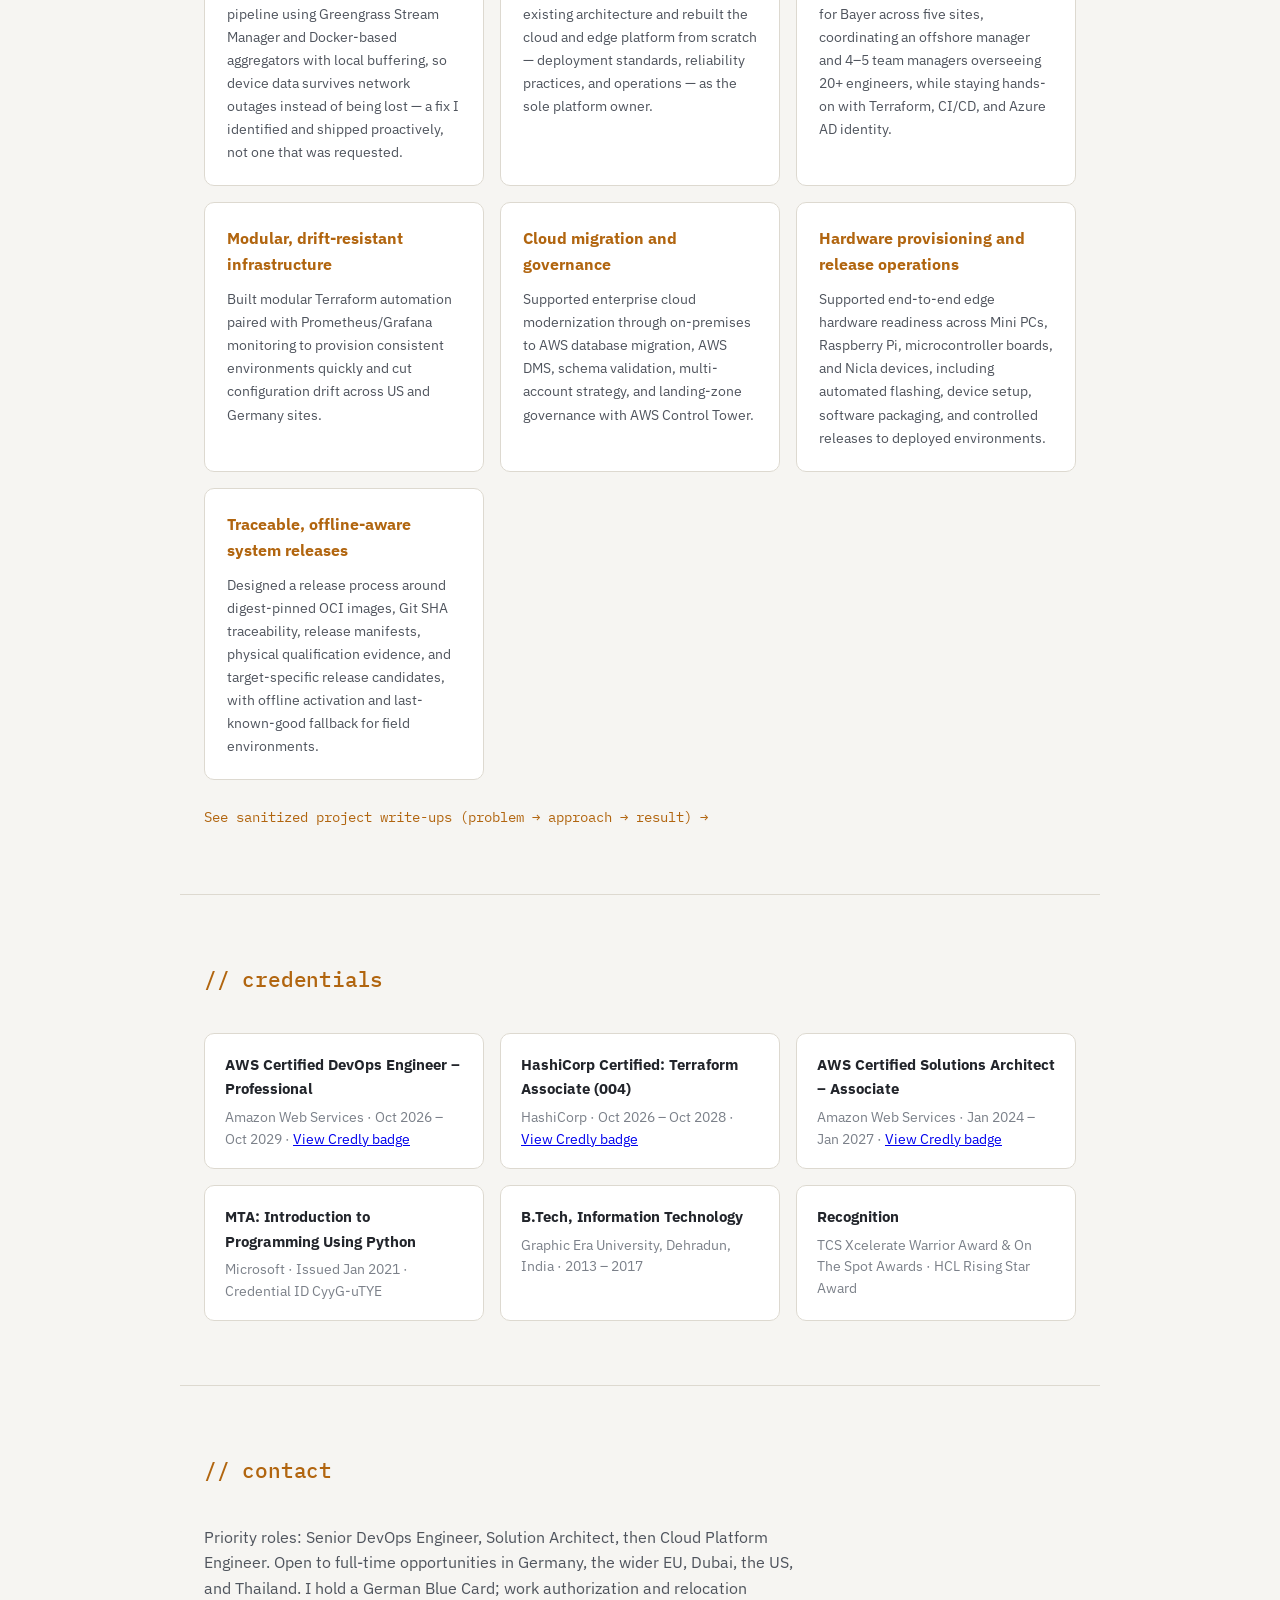
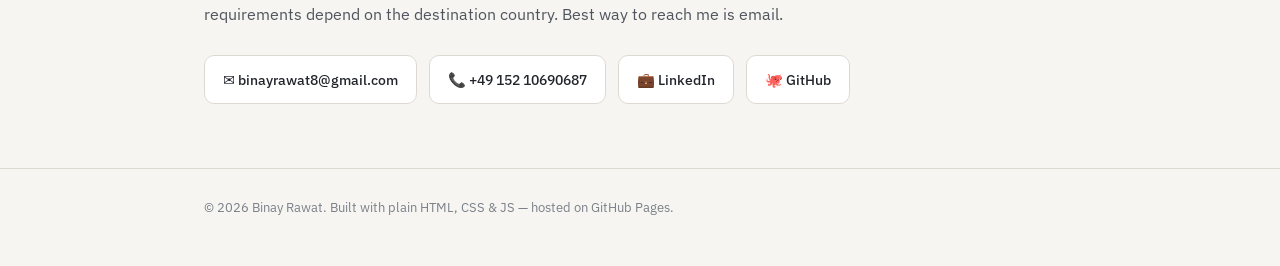
==== commit 524f18cd: "Add HashiCorp Terraform Associate (004) certification Co-Authored-By: Claude Opus 5.5 <noreply@anthr" ====
--- a/index.html
+++ b/index.html
@@ -307,6 +307,10 @@
         <p>Amazon Web Services · Oct 2026 – Oct 2029 · <a href="https://www.credly.com/badges/2d1fe15c-fe96-43b9-b6c6-c3e65da7e980/linked_in_profile" target="_blank" rel="noopener">View Credly badge</a></p>
       </div>
       <div class="cred-card">
+        <h3>HashiCorp Certified: Terraform Associate (004)</h3>
+        <p>HashiCorp · Oct 2026 – Oct 2028 · <a href="https://www.credly.com/badges/6aa3cbe6-2bf2-4196-ab3b-e0d4e76f5084" target="_blank" rel="noopener">View Credly badge</a></p>
+      </div>
+      <div class="cred-card">
         <h3>AWS Certified Solutions Architect – Associate</h3>
         <p>Amazon Web Services · Jan 2024 – Jan 2027 · <a href="https://www.credly.com/badges/c84c3b08-9a61-4615-9c9f-512601401d57/linked_in_profile" target="_blank" rel="noopener">View Credly badge</a></p>
       </div>
